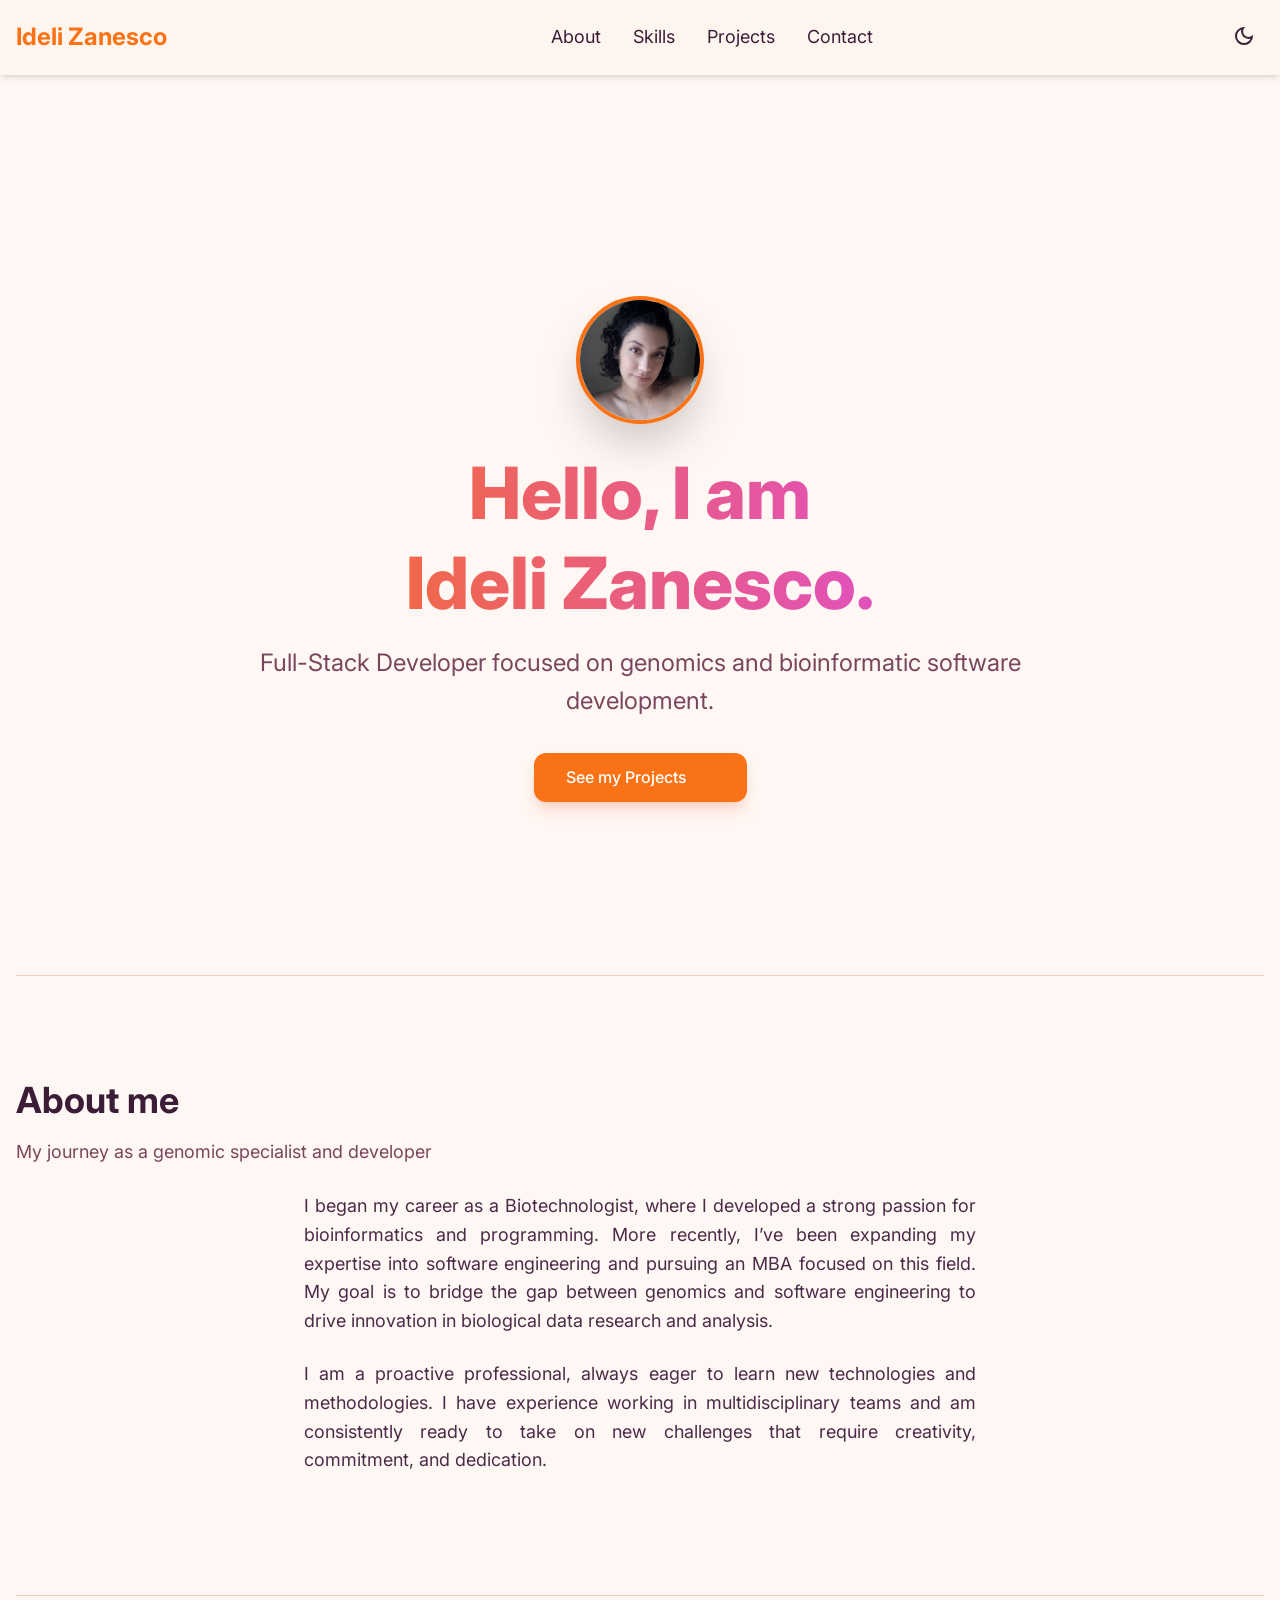
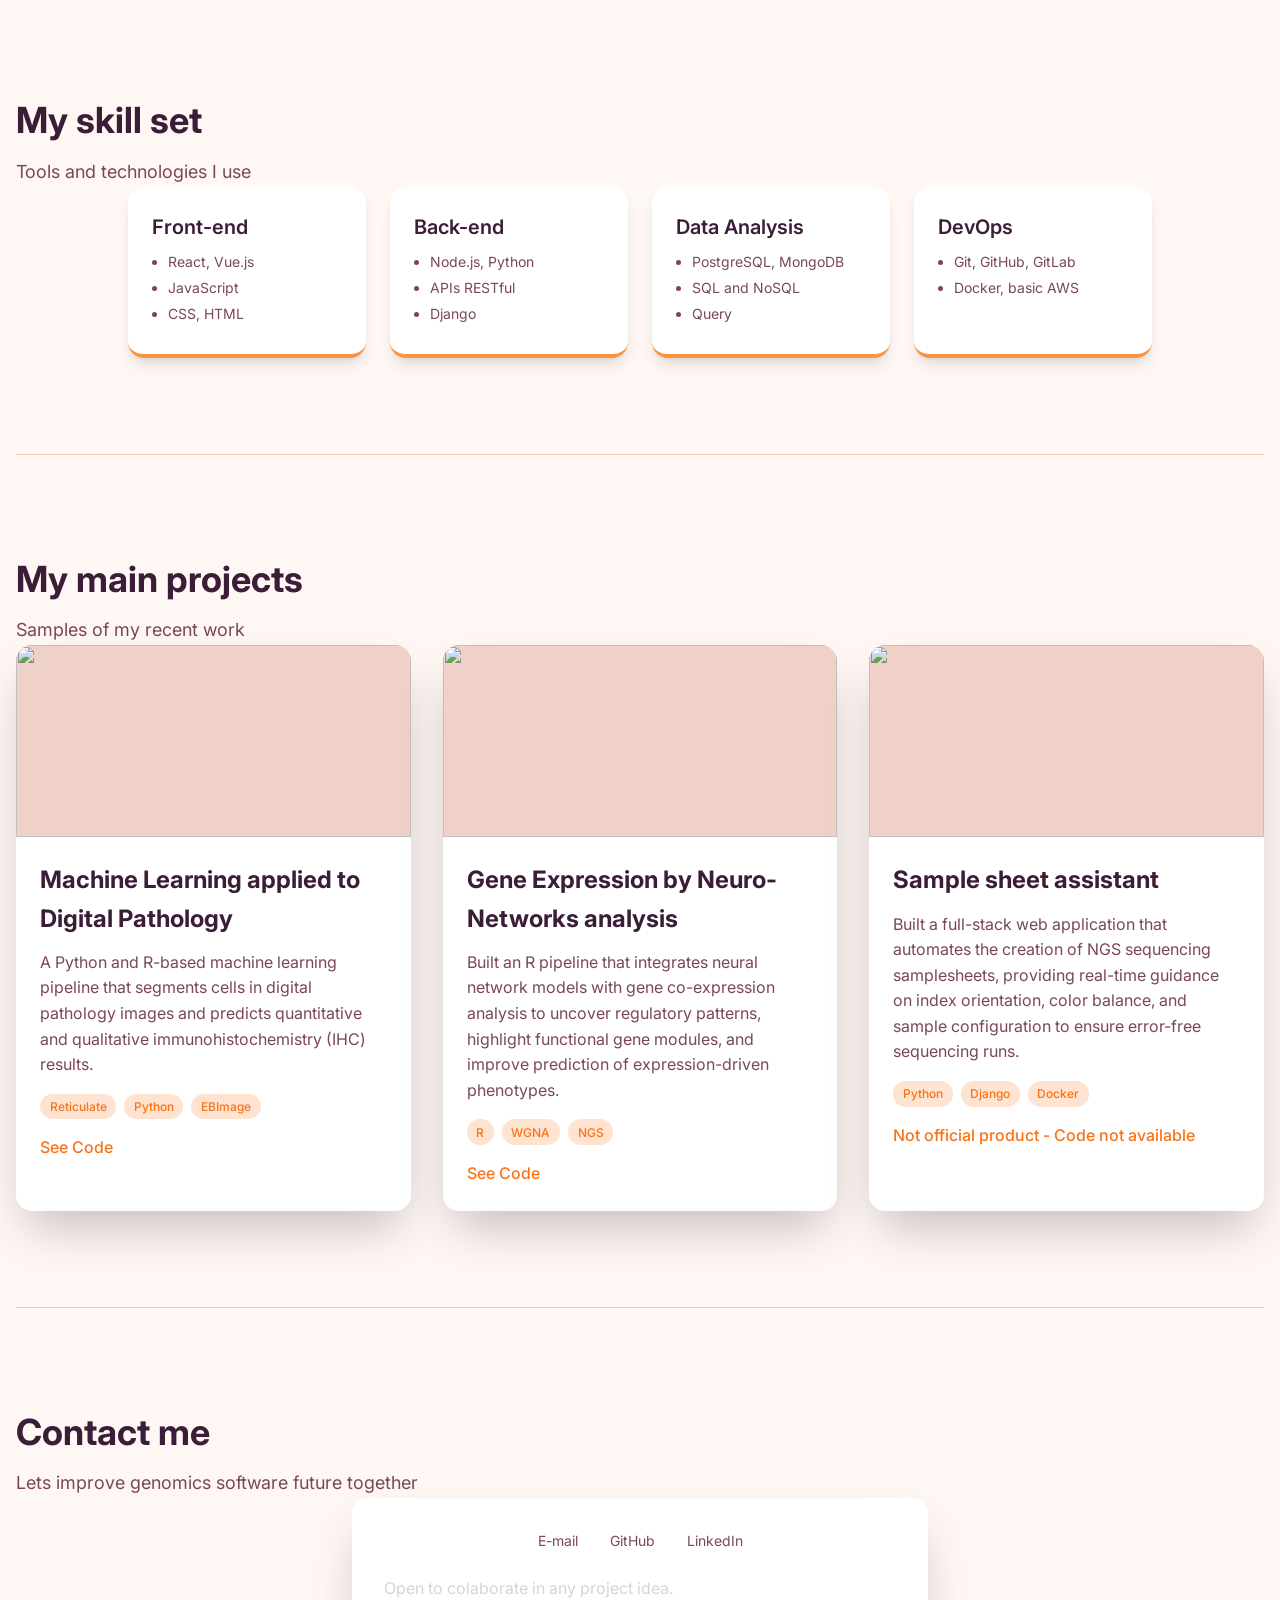
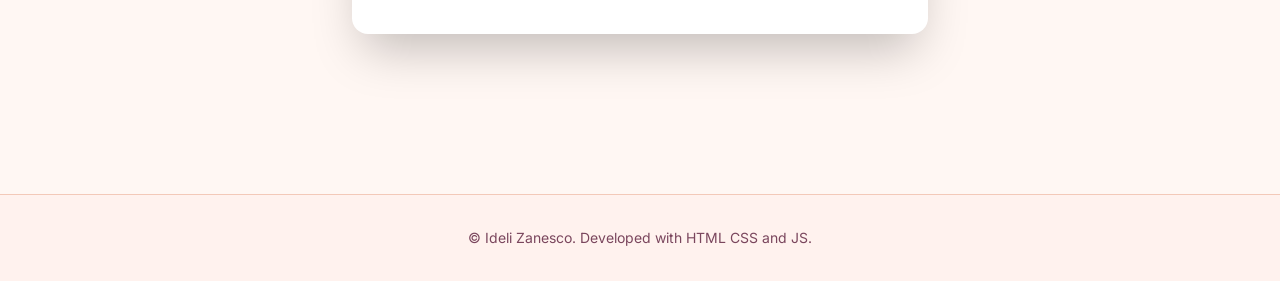
==== index.html @ b99bba47 "projects" ====
<!DOCTYPE html>
<html lang="pt-BR">
<head>
    <meta charset="UTF-8">
    <meta name="viewport" content="width=device-width, initial-scale=1.0">
    <link rel="stylesheet" href="style.css">
    <title>Ideli's Portifolio</title>
    
    <!-- Fonte Inter (mantendo a estética anterior) -->
    <link href="https://fonts.googleapis.com/css2?family=Inter:wght@100..900&display=swap" rel="stylesheet">
    
    <!-- Ícones Lucide para um design limpo -->
    <script type="module">
        import { createIcons, Menu, X, Code, Globe, Mail, ArrowUpRight, Github, Linkedin, MessageSquare, Sun, Moon } from 'https://cdn.skypack.dev/lucide?dts';
        createIcons({ icons: { Menu, X, Code, Globe, Mail, ArrowUpRight, Github, Linkedin, MessageSquare, Sun, Moon } });
    </script>

</head>
<body>

    <!-- 1. Cabeçalho e Navegação (Header) -->
    <header>
        <nav class="container">
            <a href="#home" class="logo">
                Ideli Zanesco
            </a>

            <!-- Menu Desktop -->
            <div class="menu-desktop hidden">
                <a href="#sobre">About</a>
                <a href="#habilidades">Skills</a>
                <a href="#projetos">Projects</a>
                <a href="#contato">Contact</a>
            </div>

            <div class="nav-buttons">
                <!-- Dark Mode Toggle -->
                <button id="theme-toggle" aria-label="Toggle Dark Mode">
                    <svg xmlns="http://www.w3.org/2000/svg" height="24px" viewBox="0 -960 960 960" width="24px" fill="#e3e3e3"><path d="M480-120q-150 0-255-105T120-480q0-150 105-255t255-105q14 0 27.5 1t26.5 3q-41 29-65.5 75.5T444-660q0 90 63 153t153 63q55 0 101-24.5t75-65.5q2 13 3 26.5t1 27.5q0 150-105 255T480-120Zm0-80q88 0 158-48.5T740-375q-20 5-40 8t-40 3q-123 0-209.5-86.5T364-660q0-20 3-40t8-40q-78 32-126.5 102T200-480q0 116 82 198t198 82Zm-10-270Z"/></svg>
                    <svg xmlns="http://www.w3.org/2000/svg" height="24px" viewBox="0 -960 960 960" width="24px" fill="#e3e3e3"><path d="M480-360q50 0 85-35t35-85q0-50-35-85t-85-35q-50 0-85 35t-35 85q0 50 35 85t85 35Zm0 80q-83 0-141.5-58.5T280-480q0-83 58.5-141.5T480-680q83 0 141.5 58.5T680-480q0 83-58.5 141.5T480-280ZM200-440H40v-80h160v80Zm720 0H760v-80h160v80ZM440-760v-160h80v160h-80Zm0 720v-160h80v160h-80ZM256-650l-101-97 57-59 96 100-52 56Zm492 496-97-101 53-55 101 97-57 59Zm-98-550 97-101 59 57-100 96-56-52ZM154-212l101-97 55 53-97 101-59-57Zm326-268Z"/></svg>
                </button>
            </div>
        </nav>

        <!-- Menu Mobile (oculto por padrão) -->
        <div id="mobile-menu" class="menu-mobile hidden">
            <a href="#sobre" onclick="toggleMenu()">About</a>
            <a href="#habilidades" onclick="toggleMenu()">Skills</a>
            <a href="#projetos" onclick="toggleMenu()">Project</a>
            <a href="#contato" onclick="toggleMenu()">Contacts</a>
        </div>
    </header>

    <main class="container">

        <!-- 2. Seção Hero (Apresentação) -->
        <section id="home">
            <div class="hero-content">
                <div class="avatar-container">
                    <img src="foto1.jpeg" alt="">
                </div>
                <h1 class="hero-title">
                    Hello, I am <span class="block">Ideli Zanesco.</span>
                </h1>
                <p class="hero-subtitle">
                    Full-Stack Developer focused on genomics and bioinformatic software development.
                </p>
                <a href="#projetos" class="btn-primary">
                    See my Projects
                    <i data-lucide="arrow-up-right" style="width:20px; height:20px; margin-left:0.5rem;"></i>
                </a>
            </div>
        </section>

        <!-- 3. Seção Sobre (About Me) -->
        <section id="sobre">
            <div class="text-center mb-12">
                <h2>About me</h2>
                <p class="subtitle">My journey as a genomic specialist and developer</p><br>
            </div>
            <div class="about-content">
                <p>
                    I began my career as a Biotechnologist, where I developed a strong passion for bioinformatics and programming. More recently, I’ve been expanding my expertise into software engineering and pursuing an MBA focused on this field. My goal is to bridge the gap between genomics and software engineering to drive innovation in biological data research and analysis.
                </p>
                <p>
                    I am a proactive professional, always eager to learn new technologies and methodologies. I have experience working in multidisciplinary teams and am consistently ready to take on new challenges that require creativity, commitment, and dedication.
                </p>
            </div>
        </section>
        
        <!-- 4. Seção Habilidades (Skills) -->
        <section id="habilidades">
            <div class="text-center mb-12">
                <h2>My skill set</h2>
                <p class="subtitle">Tools and technologies I use</p>
            </div>

            <div class="skills-grid">
                <!-- Card de Habilidade Exemplo 1 -->
                <div class="skill-card">
                    <i data-lucide="code" class="icon"></i>
                    <h3>Front-end</h3>
                    <ul>
                        <li>React, Vue.js</li>
                        <li>JavaScript</li>
                        <li>CSS, HTML</li>
                    </ul>
                </div>
                <!-- Card 2 -->
                <div class="skill-card">
                    <i data-lucide="globe" class="icon"></i>
                    <h3>Back-end</h3>
                    <ul>
                        <li>Node.js, Python</li>
                        <li>APIs RESTful</li>
                        <li>Django</li>
                    </ul>
                </div>
                <!-- Card 3 -->
                <div class="skill-card">
                    <i data-lucide="message-square" class="icon"></i>
                    <h3>Data Analysis</h3>
                    <ul>
                        <li>PostgreSQL, MongoDB</li>
                        <li>SQL and NoSQL</li>
                        <li>Query</li>
                    </ul>
                </div>
                <!-- Card 4 -->
                <div class="skill-card">
                    <i data-lucide="github" class="icon"></i>
                    <h3>DevOps</h3>
                    <ul>
                        <li>Git, GitHub, GitLab</li>
                        <li>Docker, basic AWS</li>
                    </ul>
                </div>
            </div>
        </section>

        <!-- 5. Seção Projetos (Projects) -->
        <section id="projetos">
            <div class="text-center mb-12">
                <h2>My main projects</h2>
                <p class="subtitle">Samples of my recent work</p>
            </div>

            <div class="projects-grid">
                <!-- Projeto 1 -->
                <div class="project-card">
                    <div class="project-image-placeholder">
                        <img src="Project1.png" alt="">
                    </div>
                    <div class="project-card-content">
                        <h3>Machine Learning applied to Digital Pathology</h3>
                        <p>A Python and R-based machine learning pipeline that segments cells in digital pathology images and predicts quantitative and qualitative immunohistochemistry (IHC) results.</p>
                        <div class="tags-container">
                            <span class="tag">Reticulate</span>
                            <span class="tag">Python</span>
                            <span class="tag">EBImage</span>
                        </div>
                        <a href="https://github.com/idyzf/Image-Analysis-reticulate" target="_blank" class="project-link">
                            See Code
                            <i data-lucide="arrow-up-right" style="width:16px; height:16px;"></i>
                        </a>
                    </div>
                </div>

                <!-- Projeto 2 -->
                <div class="project-card">
                    <div class="project-image-placeholder" >
                        <img src="Project2.png" alt="">
                    </div>
                    <div class="project-card-content">
                        <h3>Gene Expression by Neuro-Networks analysis</h3>
                        <p>Built an R pipeline that integrates neural network models with gene co-expression analysis to uncover regulatory patterns, highlight functional gene modules, and improve prediction of expression-driven phenotypes.</p>
                        <div class="tags-container">
                            <span class="tag">R</span>
                            <span class="tag">WGNA</span>
                            <span class="tag">NGS</span>
                        </div>
                        <a href="https://github.com/idyzf/WGCNA/blob/main/WGCNA%20tentativa%202.R" target="_blank" class="project-link">
                            See Code
                            <i data-lucide="arrow-up-right" style="width:16px; height:16px;"></i>
                        </a>
                    </div>
                </div>
                
                <!-- Projeto 3 -->
                <div class="project-card">
                    <div class="project-image-placeholder">
                        <img src="Project3.png" alt="">
                    </div>
                    <div class="project-card-content">
                        <h3>Sample sheet assistant</h3>
                        <p>Built a full-stack web application that automates the creation of NGS sequencing samplesheets, providing real-time guidance on index orientation, color balance, and sample configuration to ensure error-free sequencing runs.</p>
                        <div class="tags-container">
                            <span class="tag">Python</span>
                            <span class="tag">Django</span>
                            <span class="tag">Docker</span>
                        </div>
                        <a href="#" target="_blank" class="project-link">
                            Not official product - Code not available
                            <i data-lucide="arrow-up-right" style="width:16px; height:16px;"></i>
                        </a>
                    </div>
                </div>

            </div>
        </section>

        <!-- 6. Seção Contato (Contact) -->
        <section id="contato">
            <div class="text-center mb-12">
                <h2>Contact me</h2>
                <p class="subtitle">Lets improve genomics software future together</p>
            </div>

            <div class="contact-card">
                <!-- Links de Contato -->
                <div class="contact-links">
                    <a href="mailto:zanesco.fontes@gmail.com.com" class="contact-link" target="_blank">
                        <i data-lucide="mail"></i>
                        <span>E-mail</span>
                    </a>
                    <a href="https://github.com/idyzf" class="contact-link" target="_blank">
                        <i data-lucide="github"></i>
                        <span>GitHub</span>
                    </a>
                    <a href="https://www.linkedin.com/in/ideli-zanesco-fontes-baptista-3bb949159/" class="contact-link" target="_blank">
                        <i data-lucide="linkedin"></i>
                        <span>LinkedIn</span>
                    </a>
                </div>

                <p class="text-center" style="color: #D1D5DB; margin-top: 1rem;">
                    Open to colaborate in any project idea.
                </p>
            </div>
        </section>

    </main>

    <!-- 7. Rodapé (Footer) -->
    <footer>
        <p>
            &copy; <span id="current-year"></span> Ideli Zanesco. Developed with HTML CSS and JS.
        </p>
    </footer>

    <!-- JavaScript para interatividade -->

    <script src="app.js"> </script>
</body>
</html>
---- style.css ----
:root {

    --bg-color: #fff7f3;               /* Soft peach sky */
    --card-bg: #ffffff;                /* Clean contrast for cards */

    --text-primary: #3b1d38;           /* Deep plum (sunset shadows) */
    --text-secondary: #7a465d;         /* Mauve / rosy secondary */

    --primary: #f97316;                /* Sunset orange (vivid) */
    --primary-hover: #ea580c;          /* Deeper warm orange */

    --border-color: #f3c9b8;           /* Peachy border tone */

    --header-bg: rgba(255, 245, 238, 0.85); /* Warm translucent header */

    --skill-card-accent: #fb923c;      /* Lighter warm orange */

    /* Hero gradient from peach to warm violet */
    --hero-gradient-to: #d946ef;       /* Brilliant magenta-violet */

    /* Shadows in warm tones */
    --btn-shadow: 
        0 10px 15px -3px rgba(240, 113, 63, 0.25),
        0 4px 6px -2px rgba(240, 113, 63, 0.08);

    --project-card-hover-shadow:
        0 10px 15px -3px rgba(249, 115, 22, 0.40);

    --skill-card-hover-shadow:
        0 10px 15px -3px rgba(249, 115, 22, 0.32);

    /* Mobile menu */
    --menu-mobile-bg: rgba(255, 247, 242, 0.96);
    --menu-mobile-text: #4a2542;
    --menu-mobile-hover-bg: rgba(250, 119, 69, 0.15);

    /* Tags */
    --tag-bg: rgba(249, 115, 22, 0.20);
    --tag-color: var(--primary);

    /* Placeholder tones */
    --placeholder-bg: #f0d1c7;
    --placeholder-text: #7a465d;

    /* About section text */
    --about-text-color: #4b2b47;

    /* Footer */
    --footer-bg: rgba(255, 241, 236, 0.75);
}



.dark-mode {
    --bg-color: #1a0f24;                    /* Deep violet night sky */
    --card-bg: #2a1633;                     /* Subtle plum for cards */

    --text-primary: #f7e7ff;                /* Soft lavender-white */
    --text-secondary: #c9a9d1;              /* Muted rosy-lavender */

    --primary: #fb7a24;                     /* Sunset orange glow */
    --primary-hover: #ff5a1f;               /* Deeper ember orange */

    --border-color: #42264d;                /* Dark plum borders */

    --header-bg: rgba(26, 15, 36, 0.85);    /* Transparent twilight header */

    --skill-card-accent: #fca56a;           /* Warm peach highlight */

    /* Warm sunset ➜ magenta night gradient */
    --hero-gradient-to: #c93df2;            

    /* Shadows glow in warm orange/pink tones */
    --btn-shadow:
        0 10px 15px -3px rgba(251, 122, 36, 0.35),
        0 4px 6px -2px rgba(251, 122, 36, 0.10);

    --project-card-hover-shadow:
        0 10px 15px -3px rgba(251, 122, 36, 0.45);

    --skill-card-hover-shadow:
        0 10px 15px -3px rgba(251, 122, 36, 0.32);

    /* Mobile menu */
    --menu-mobile-bg: rgba(35, 23, 48, 0.95); /* Deep violet menu */
    --menu-mobile-text: #fdf6ff;             /* Soft sunset-tinted white */
    --menu-mobile-hover-bg: rgba(251, 122, 36, 0.25);

    /* Tags */
    --tag-bg: rgba(251, 122, 36, 0.20);
    --tag-color: var(--primary);

    /* Inputs */
    --placeholder-bg: #2d2036;
    --placeholder-text: #e9d2ef;

    /* About / text blocks */
    --about-text-color: #e9d6f2;

    /* Footer */
    --footer-bg: rgba(35, 23, 48, 0.55);
}


/* Estilos Globais e Reset Básico */
* {
    box-sizing: border-box;
    margin: 0;
    padding: 0;
}

html {
    scroll-behavior: smooth;
}

body {
    font-family: 'Inter', sans-serif;
    background-color: var(--bg-color);
    color: var(--text-primary);
    line-height: 1.6;
}

/* Dark Mode Toggle Button */
#theme-toggle {
    background: none;
    border: none;
    cursor: pointer;
    padding: 0.5rem;
    border-radius: 9999px;
    color: var(--text-primary);
    transition: background-color 0.3s, color 0.3s;
}
#theme-toggle:hover {
    background-color: rgba(0, 0, 0, 0.05);
}
.dark-mode #theme-toggle:hover {
    background-color: rgba(255, 255, 255, 0.1);
}

#theme-toggle svg {
    fill: var(--text-primary);
}

#theme-toggle svg:last-child {
    display: none;
}

.dark-mode #theme-toggle svg:first-child {
    display: none;
}

.dark-mode #theme-toggle svg:last-child {
    display: block;
}


/*

/* Container (max-width e centralização) */
.container {
    max-width: 1280px;
    margin-left: auto;
    margin-right: auto;
    padding-left: 1rem;
    padding-right: 1rem;
}

/* Títulos */
section h2 {
    font-size: 2.25rem; /* text-4xl */
    font-weight: 700; /* font-bold */
    color: var(--text-primary);
    margin-bottom: 0.5rem;
}
section p.subtitle {
    font-size: 1.125rem; /* text-lg */
    color: var(--text-secondary);
}

/* Links e Botões */
a {
    text-decoration: none;
    transition: color 0.3s, transform 0.3s, background-color 0.3s;
}

.btn-primary {
    display: inline-flex;
    align-items: center;
    justify-content: center;
    padding: 0.75rem 2rem;
    border-radius: 0.75rem; /* rounded-xl */
    background-color: var(--primary);
    color: #fff;
    font-weight: 500;
    box-shadow: var(--btn-shadow);
}
.btn-primary:hover {
    background-color: var(--primary-hover);
    transform: scale(1.05);
}

/* 1. Cabeçalho e Navegação */
header {
    position: sticky;
    top: 0;
    z-index: 50;
    background-color: var(--header-bg);
    backdrop-filter: blur(10px);
    box-shadow: 0 4px 6px -1px rgba(0, 0, 0, 0.1), 0 2px 4px -2px rgba(0, 0, 0, 0.1);
}

nav {
    display: flex;
    justify-content: space-between;
    align-items: center;
    padding-top: 1rem;
    padding-bottom: 1rem;
}

.nav-buttons {
    display: flex;
    align-items: center;
    gap: 0.5rem;
}

.logo {
    font-size: 1.5rem; /* text-2xl */
    font-weight: 700;
    color: var(--primary);
}
.logo:hover {
    color: var(--text-primary);
}

/* Menu Desktop */
.menu-desktop a {
    font-size: 1.125rem; /* text-lg */
    color: var(--text-primary);
    margin-left: 2rem;
}
.menu-desktop a:hover {
    color: var(--primary);
}

/* Menu Mobile */
.menu-toggle {
    color: var(--text-primary);
    border: none;
    background: none;
    cursor: pointer;
}
.menu-mobile {
    background-color: var(--menu-mobile-bg);
    padding-top: 0.5rem;
    padding-bottom: 0.5rem;
}
.menu-mobile a {
    display: block;
    padding: 0.5rem 1rem;
    color: var(--menu-mobile-text);
}
.menu-mobile a:hover {
    background-color: var(--menu-mobile-hover-bg);
}

/* 2. Seção Hero */
#home {
    min-height: 100vh;
    display: flex;
    align-items: center;
    justify-content: center;
    padding-top: 6rem;
    padding-bottom: 3rem;
}
.hero-content {
    text-align: center;
    max-width: 56rem; /* max-w-4xl */
}
.avatar-container {
    margin: 0 auto 1.5rem;
    width: 8rem; /* w-32 */
    height: 8rem; /* h-32 */
    border-radius: 50%;
    overflow: hidden;
    border: 4px solid var(--primary);
    box-shadow: 0 25px 50px -12px rgba(0, 0, 0, 0.25); /* shadow-2xl */
}
.avatar-container img {
    width: 100%;
    height: 100%;
    object-fit: cover;
}
.hero-title {
    font-size: 3rem; /* text-5xl */
    font-weight: 800; /* font-extrabold */
    line-height: 1.25;
    margin-bottom: 1rem;
    
    /* Efeito Gradiente para Título (CSS Puro) */
    background-image: linear-gradient(to right, var(--primary), var(--hero-gradient-to));
    -webkit-background-clip: text;
    background-clip: text;
    color: transparent;
}
.hero-title span {
    display: block;
}
.hero-subtitle {
    font-size: 1.25rem; /* text-xl */
    color: var(--text-secondary);
    margin-bottom: 2rem;
}

/* Media Queries para Hero (Responsividade) */
@media (min-width: 640px) { /* sm: */
    .hero-title {
        font-size: 4.5rem; /* sm:text-7xl */
    }
    .hero-subtitle {
        font-size: 1.5rem; /* sm:text-2xl */
    }
}

/* 3. Seção Sobre e 4. Habilidades */
#sobre, #habilidades, #projetos, #contato {
    padding-top: 4rem;
    padding-bottom: 4rem;
    border-top: 1px solid var(--border-color);
}
@media (min-width: 768px) { /* md: */
    #sobre, #habilidades, #projetos, #contato {
        padding-top: 6rem;
        padding-bottom: 6rem;
    }
}

.about-content {
    max-width: 42rem; /* max-w-3xl */
    margin-left: auto;
    margin-right: auto;
    font-size: 1.125rem; /* text-lg */
    color: var(--about-text-color);
    text-align: justify;
}
.about-content p {
    margin-bottom: 1.5rem;
}

/* 4. Habilidades Grid */
.skills-grid {
    display: grid;
    grid-template-columns: repeat(2, 1fr);
    gap: 1.5rem;
    max-width: 64rem; /* max-w-5xl */
    margin-left: auto;
    margin-right: auto;
}

/* Card de Habilidade */
.skill-card {
    background-color: var(--card-bg);
    padding: 1.5rem;
    border-radius: 1rem; /* rounded-2xl */
    box-shadow: 0 10px 15px -3px rgba(0, 0, 0, 0.1), 0 4px 6px -4px rgba(0, 0, 0, 0.1); /* shadow-xl */
    transform: scale(1);
    transition: transform 0.3s, box-shadow 0.3s, border-color 0.3s;
    border-bottom: 4px solid transparent;
}

.skill-card:hover {
    transform: scale(1.02);
    box-shadow: var(--skill-card-hover-shadow);
}

.skill-card .icon {
    width: 2rem;
    height: 2rem;
    margin-bottom: 0.75rem;
}
.skill-card h3 {
    font-size: 1.25rem; /* text-xl */
    font-weight: 600; /* font-semibold */
    color: var(--text-primary);
    margin-bottom: 0.5rem;
}
.skill-card ul {
    font-size: 0.875rem; /* text-sm */
    color: var(--text-secondary);
    list-style: disc;
    margin-left: 1rem;
}
.skill-card ul li {
    margin-bottom: 0.25rem;
}

/* Cores de Borda e Ícones específicas */
.skill-card:nth-child(1) { border-bottom-color: var(--skill-card-accent); }
.skill-card:nth-child(1) .icon { color: var(--skill-card-accent); }
.skill-card:nth-child(2) { border-bottom-color: var(--skill-card-accent); }
.skill-card:nth-child(2) .icon { color: var(--skill-card-accent); }
.skill-card:nth-child(3) { border-bottom-color: var(--skill-card-accent); } 
.skill-card:nth-child(3) .icon { color: var(--skill-card-accent); }
.skill-card:nth-child(4) { border-bottom-color: var(--skill-card-accent); } 
.skill-card:nth-child(4) .icon { color: var(--skill-card-accent); }

/* Media Query para Habilidades Grid (Desktop) */
@media (min-width: 768px) { /* md: */
    .skills-grid {
        grid-template-columns: repeat(4, 1fr);
    }
}

/* 5. Projetos Grid */
.projects-grid {
    display: grid;
    grid-template-columns: 1fr;
    gap: 2rem;
}

/* Card de Projeto */
.project-card {
    background-color: var(--card-bg);
    border-radius: 1rem; /* rounded-2xl */
    overflow: hidden;
    box-shadow: 0 25px 50px -12px rgba(0, 0, 0, 0.25); /* shadow-2xl */
    transition: transform 0.3s, ring 0.3s;
}

.project-card:hover {
    transform: translateY(-4px);
    box-shadow: var(--project-card-hover-shadow);
}

.project-image-placeholder {
    height: 12rem; /* h-48 */
    background-color: var(--placeholder-bg);
    display: flex;
    align-items: center;
    justify-content: center;
    font-size: 1.25rem;
    color: var(--placeholder-text);
    object-fit: cover;
}

.project-image-placeholder img{
        width: 100%;
        height: 100%;
        object-fit: cover;
    }


.project-card-content {
    padding: 1.5rem;
}

.project-card-content h3 {
    font-size: 1.5rem; /* text-2xl */
    font-weight: 700;
    color: var(--text-primary);
    margin-bottom: 0.75rem;
}

.project-card-content p {
    color: var(--text-secondary);
    margin-bottom: 1rem;
    font-size: 1rem;
}

.tags-container {
    display: flex;
    flex-wrap: wrap;
    gap: 0.5rem;
    margin-bottom: 1rem;
}

.tag {
    background-color: var(--tag-bg);
    color: var(--tag-color);
    font-size: 0.75rem; /* text-xs */
    font-weight: 500;
    padding: 0.2rem 0.6rem;
    border-radius: 9999px; /* rounded-full */
}

.project-link {
    color: var(--primary);
    font-weight: 500;
    display: inline-flex;
    align-items: center;
}
.project-link:hover {
    color: var(--text-primary);
}
.project-link svg {
    margin-left: 0.25rem;
}

/* Media Query para Projetos Grid (Desktop) */
@media (min-width: 768px) { /* md: */
    .projects-grid {
        grid-template-columns: repeat(2, 1fr);
    }
}
@media (min-width: 1024px) { /* lg: */
    .projects-grid {
        grid-template-columns: repeat(3, 1fr);
    }
}

/* 6. Seção Contato */
.contact-card {
    max-width: 36rem; /* max-w-xl */
    margin-left: auto;
    margin-right: auto;
    background-color: var(--card-bg);
    padding: 2rem;
    border-radius: 1rem;
    box-shadow: 0 25px 50px -12px rgba(0, 0, 0, 0.25);
}

.contact-links {
    display: flex;
    justify-content: center;
    gap: 2rem;
    margin-bottom: 1.5rem;
}

.contact-link {
    color: var(--text-secondary);
    display: flex;
    flex-direction: column;
    align-items: center;
    font-size: 0.875rem; /* text-sm */
}
.contact-link:hover {
    color: var(--primary);
}
.contact-link svg {
    width: 2rem;
    height: 2rem;
    margin-bottom: 0.25rem;
}

/* 7. Rodapé */
footer {
    margin-top: 4rem;
    border-top: 1px solid var(--border-color);
    padding-top: 2rem;
    padding-bottom: 2rem;
    text-align: center;
    background-color: var(--footer-bg);
}
footer p {
    color: var(--text-secondary);
    font-size: 0.875rem; /* text-sm */
}

/* Ocultar elementos em mobile por padrão */
.hidden {
    display: none;
}

/* Media Query para ocultar menu mobile em desktop */
@media (min-width: 768px) {
    .menu-desktop {
        display: flex !important;
    }
    .menu-toggle {
        display: none !important;
    }
    .menu-mobile {
        display: none !important;
    }
}
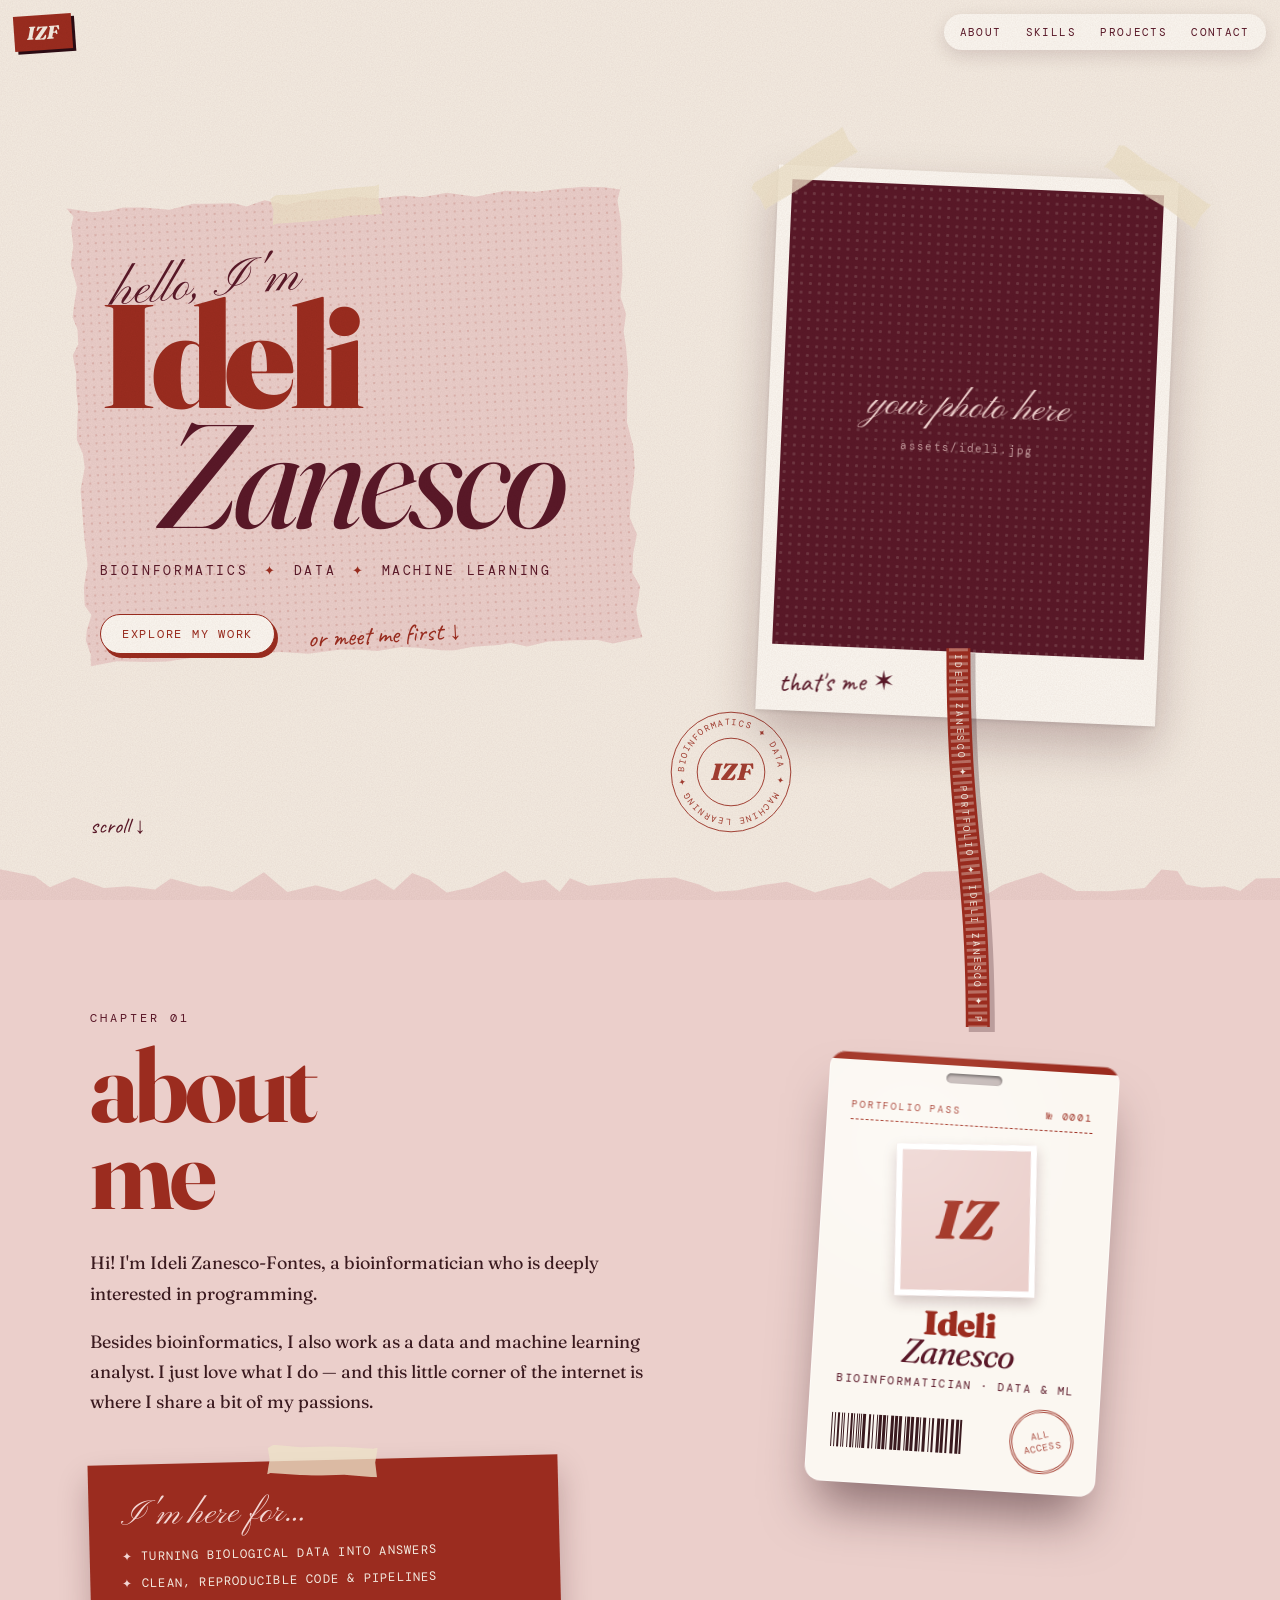
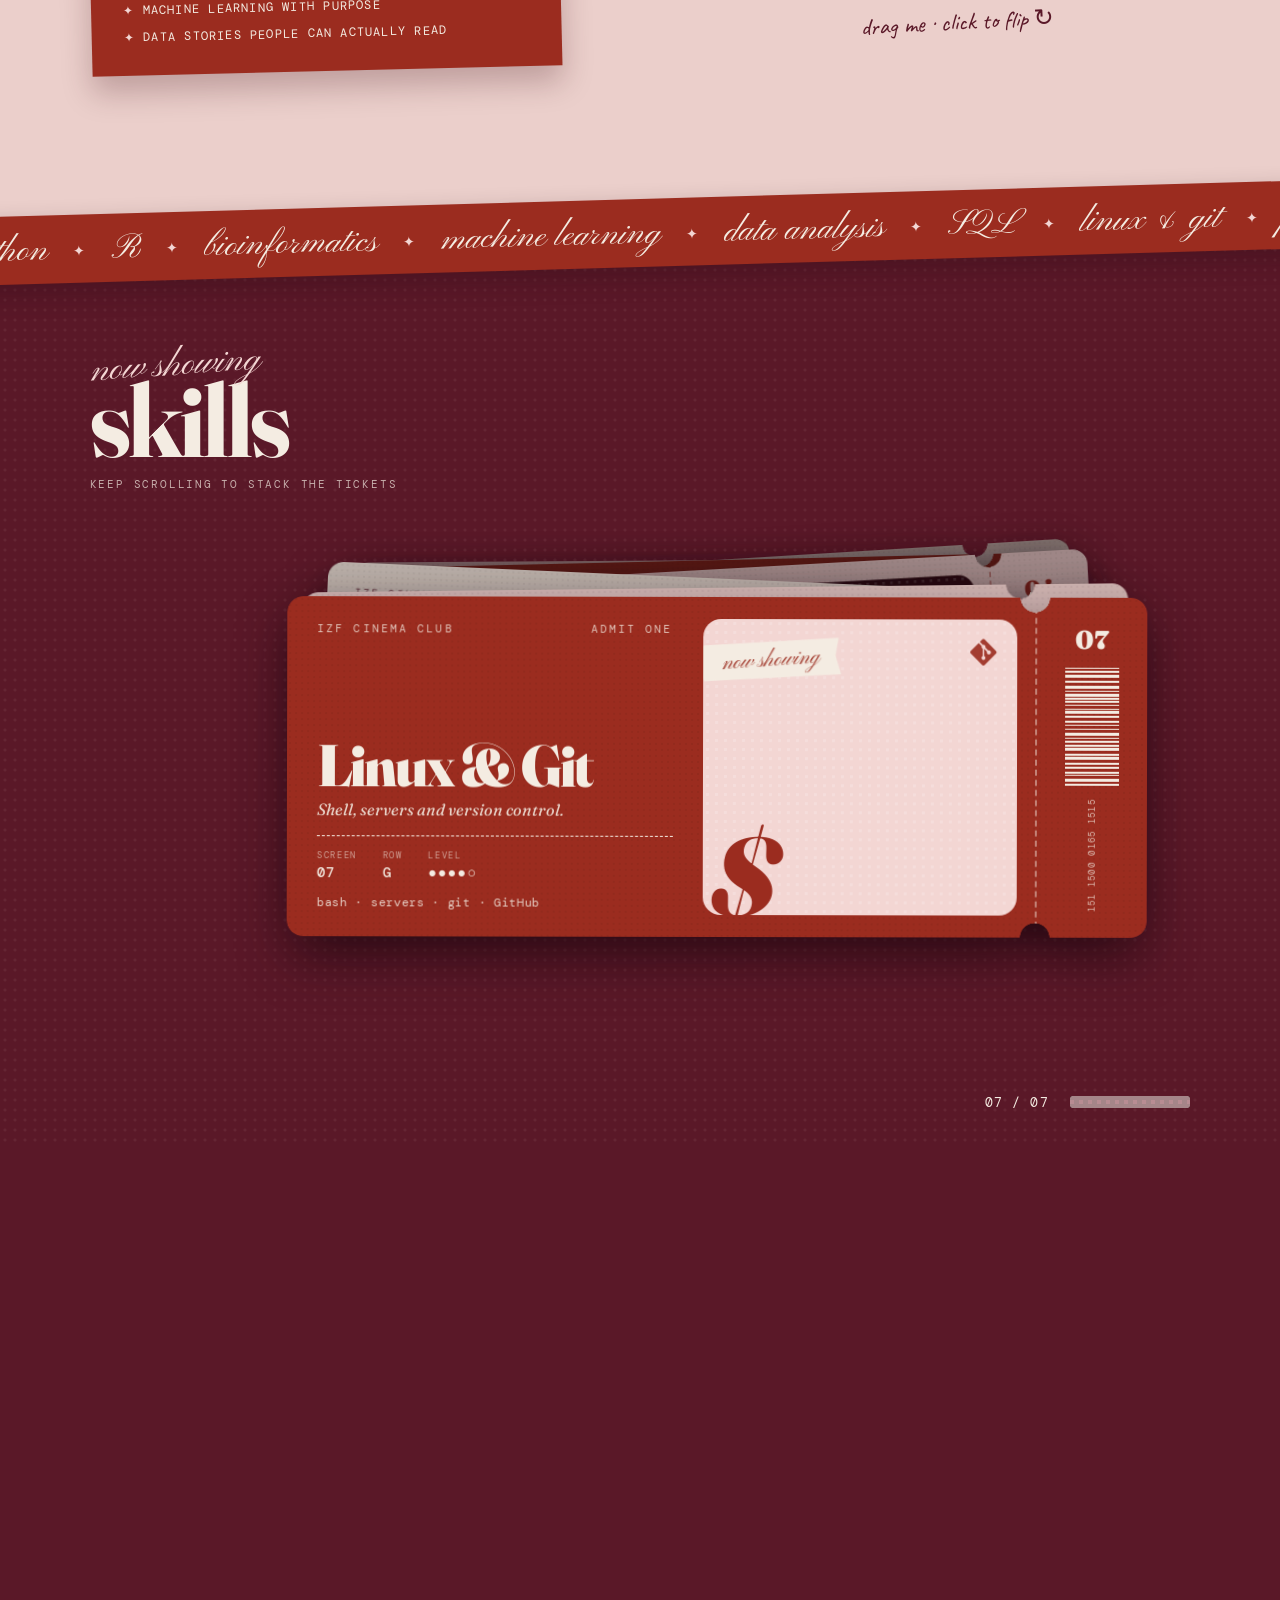
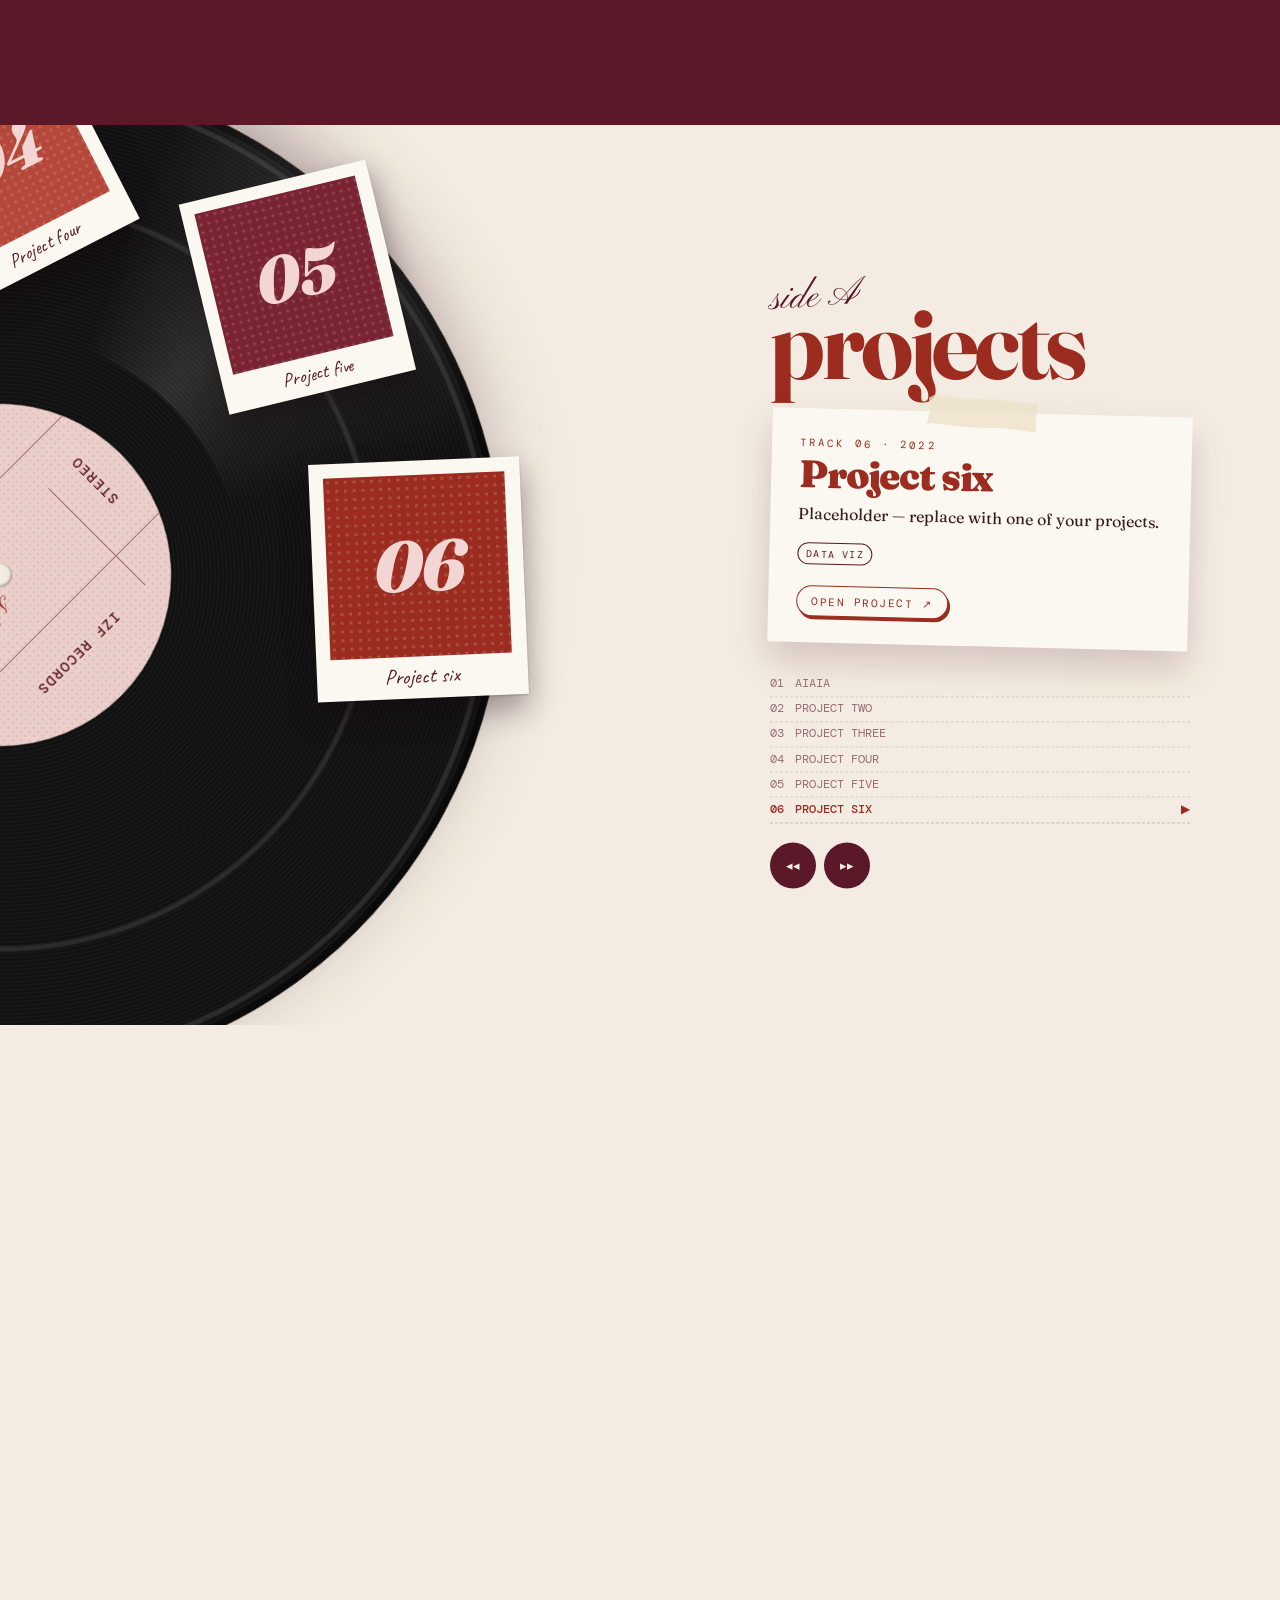
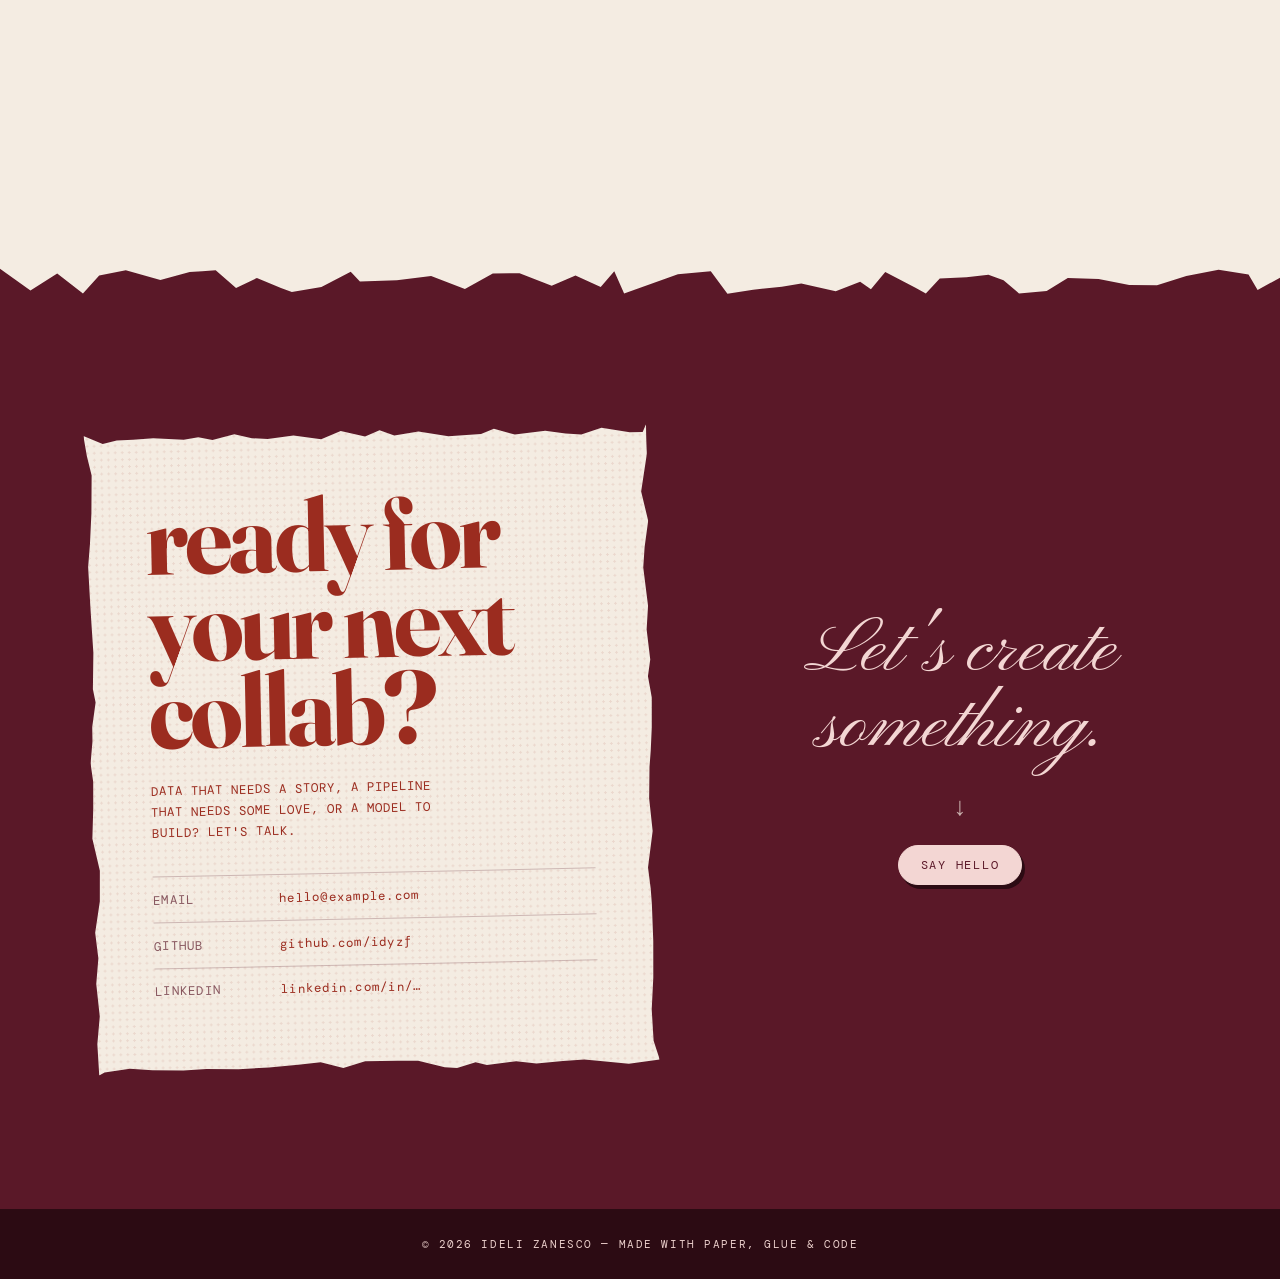
==== commit 60c254a1: "Redesign portfolio with collage / mixed-media aesthetic - Burgundy, cream and blush palette with pap" ====
--- a/index.html
+++ b/index.html
@@ -1,255 +1,222 @@
 <!DOCTYPE html>
-<html lang="pt-BR">
+<html lang="en">
 <head>
     <meta charset="UTF-8">
     <meta name="viewport" content="width=device-width, initial-scale=1.0">
-    <link rel="stylesheet" href="style.css">
-    <title>Ideli's Portifolio</title>
-    
-    <!-- Fonte Inter (mantendo a estética anterior) -->
-    <link href="https://fonts.googleapis.com/css2?family=Inter:wght@100..900&display=swap" rel="stylesheet">
-    
-    <!-- Ícones Lucide para um design limpo -->
-    <script type="module">
-        import { createIcons, Menu, X, Code, Globe, Mail, ArrowUpRight, Github, Linkedin, MessageSquare, Sun, Moon } from 'https://cdn.skypack.dev/lucide?dts';
-        createIcons({ icons: { Menu, X, Code, Globe, Mail, ArrowUpRight, Github, Linkedin, MessageSquare, Sun, Moon } });
-    </script>
-
+    <title>Ideli Zanesco — Portfolio</title>
+    <meta name="description" content="Ideli Zanesco — bioinformatics, data and machine learning.">
+    <link rel="preconnect" href="https://fonts.googleapis.com">
+    <link rel="preconnect" href="https://fonts.gstatic.com" crossorigin>
+    <link href="https://fonts.googleapis.com/css2?family=Caveat:wght@500;700&family=DM+Mono:wght@400;500&family=Fraunces:ital,opsz,wght@0,9..144,400;0,9..144,700;0,9..144,900;1,9..144,400;1,9..144,700;1,9..144,900&family=Pinyon+Script&display=swap" rel="stylesheet">
+    <link rel="stylesheet" href="https://cdnjs.cloudflare.com/ajax/libs/font-awesome/6.5.1/css/all.min.css" integrity="sha512-DTOQO9RWCH3ppGqcWaEA1BIZOC6xxalwEsw9c2QQeAIftl+Vegovlnee1c9QX4TctnWMn13TZye+giMm8e2LwA==" crossorigin="anonymous" referrerpolicy="no-referrer" />
+    <link rel="stylesheet" href="./styles.css">
 </head>
 <body>
 
-    <!-- 1. Cabeçalho e Navegação (Header) -->
-    <header>
-        <nav class="container">
-            <a href="#home" class="logo">
-                Ideli Zanesco
-            </a>
-
-            <!-- Menu Desktop -->
-            <div class="menu-desktop hidden">
-                <a href="#sobre">About</a>
-                <a href="#habilidades">Skills</a>
-                <a href="#projetos">Projects</a>
-                <a href="#contato">Contact</a>
-            </div>
-
-            <div class="nav-buttons">
-                <!-- Dark Mode Toggle -->
-                <button id="theme-toggle" aria-label="Toggle Dark Mode">
-                    <svg xmlns="http://www.w3.org/2000/svg" height="24px" viewBox="0 -960 960 960" width="24px" fill="#e3e3e3"><path d="M480-120q-150 0-255-105T120-480q0-150 105-255t255-105q14 0 27.5 1t26.5 3q-41 29-65.5 75.5T444-660q0 90 63 153t153 63q55 0 101-24.5t75-65.5q2 13 3 26.5t1 27.5q0 150-105 255T480-120Zm0-80q88 0 158-48.5T740-375q-20 5-40 8t-40 3q-123 0-209.5-86.5T364-660q0-20 3-40t8-40q-78 32-126.5 102T200-480q0 116 82 198t198 82Zm-10-270Z"/></svg>
-                    <svg xmlns="http://www.w3.org/2000/svg" height="24px" viewBox="0 -960 960 960" width="24px" fill="#e3e3e3"><path d="M480-360q50 0 85-35t35-85q0-50-35-85t-85-35q-50 0-85 35t-35 85q0 50 35 85t85 35Zm0 80q-83 0-141.5-58.5T280-480q0-83 58.5-141.5T480-680q83 0 141.5 58.5T680-480q0 83-58.5 141.5T480-280ZM200-440H40v-80h160v80Zm720 0H760v-80h160v80ZM440-760v-160h80v160h-80Zm0 720v-160h80v160h-80ZM256-650l-101-97 57-59 96 100-52 56Zm492 496-97-101 53-55 101 97-57 59Zm-98-550 97-101 59 57-100 96-56-52ZM154-212l101-97 55 53-97 101-59-57Zm326-268Z"/></svg>
-                </button>
-            </div>
+    <header class="topbar">
+        <a href="#home" class="logo">IZF</a>
+        <nav>
+            <a href="#about">about</a>
+            <a href="#skills">skills</a>
+            <a href="#projects">projects</a>
+            <a href="#contact">contact</a>
         </nav>
-
-        <!-- Menu Mobile (oculto por padrão) -->
-        <div id="mobile-menu" class="menu-mobile hidden">
-            <a href="#sobre" onclick="toggleMenu()">About</a>
-            <a href="#habilidades" onclick="toggleMenu()">Skills</a>
-            <a href="#projetos" onclick="toggleMenu()">Project</a>
-            <a href="#contato" onclick="toggleMenu()">Contacts</a>
+    </header>
+
+    <main>
+        <!-- Hero + About share this zone so the lanyard can run from the photo to the 3D badge -->
+        <div class="lanyard-zone">
+            <svg id="lanyard" aria-hidden="true">
+                <defs><path id="strapPath" d="M0,0"></path></defs>
+                <use href="#strapPath" class="strap-shadow"></use>
+                <use href="#strapPath" class="strap"></use>
+                <use href="#strapPath" class="strap-stitch"></use>
+                <text class="strap-text" dominant-baseline="central"><textPath href="#strapPath" startOffset="6">IDELI ZANESCO ✦ PORTFOLIO ✦ IDELI ZANESCO ✦ PORTFOLIO ✦ IDELI ZANESCO ✦ PORTFOLIO ✦ IDELI ZANESCO ✦ PORTFOLIO ✦ IDELI ZANESCO ✦ PORTFOLIO ✦</textPath></text>
+            </svg>
+
+            <!-- 01 · HERO -->
+            <section id="home" class="hero">
+                <div class="hero-copy">
+                    <span class="scrap scrap-pink" data-torn="all" data-seed="5"></span>
+                    <span class="tape tape-hero"></span>
+                    <p class="hello">hello, I'm</p>
+                    <h1 class="name" aria-label="Ideli Zanesco">
+                        <span class="name-line" data-split>Ideli</span>
+                        <span class="name-line" data-split>Zanesco</span>
+                    </h1>
+                    <p class="tagline">bioinformatics <i>✦</i> data <i>✦</i> machine learning</p>
+                    <div class="hero-actions">
+                        <a class="btn" href="#projects">explore my work</a>
+                        <a class="hand-link" href="#about">or meet me first ↓</a>
+                    </div>
+                </div>
+
+                <figure class="hero-photo">
+                    <span class="tape tape-tl"></span>
+                    <span class="tape tape-tr"></span>
+                    <div class="photo-frame">
+                        <!-- Put your photo at assets/ideli.jpg. Adjust --lanyard-x in styles.css so the strap lines up with the lanyard in the photo. -->
+                        <img src="assets/ideli.jpg" alt="Portrait of Ideli Zanesco" onerror="this.closest('.photo-frame').classList.add('no-photo')">
+                        <span class="photo-fallback">your photo here<small>assets/ideli.jpg</small></span>
+                        <span class="photo-anchor"></span>
+                    </div>
+                    <figcaption>that's me ✶</figcaption>
+                </figure>
+
+                <svg class="stamp" viewBox="0 0 200 200" aria-hidden="true">
+                    <defs><path id="stampCircle" d="M100,100 m-72,0 a72,72 0 1,1 144,0 a72,72 0 1,1 -144,0"></path></defs>
+                    <circle cx="100" cy="100" r="92" class="stamp-ring"></circle>
+                    <circle cx="100" cy="100" r="52" class="stamp-ring"></circle>
+                    <text class="stamp-text"><textPath href="#stampCircle">BIOINFORMATICS ✦ DATA ✦ MACHINE LEARNING ✦</textPath></text>
+                    <text x="100" y="112" text-anchor="middle" class="stamp-center">IZF</text>
+                </svg>
+
+                <p class="scroll-note">scroll ↓</p>
+            </section>
+
+            <!-- 02 · ABOUT -->
+            <section id="about" class="about">
+                <div class="tear" data-seed="7"></div>
+
+                <div class="about-copy">
+                    <p class="kicker reveal">chapter 01</p>
+                    <h2 class="h-section reveal">about<br>me</h2>
+                    <p class="reveal">Hi! I'm Ideli Zanesco-Fontes, a bioinformatician who is deeply interested in programming.</p>
+                    <p class="reveal">Besides bioinformatics, I also work as a data and machine learning analyst. I just love what I do — and this little corner of the internet is where I share a bit of my passions.</p>
+
+                    <div class="here-for reveal">
+                        <span class="tape tape-card"></span>
+                        <p class="script">I'm here for…</p>
+                        <ul>
+                            <li>turning biological data into answers</li>
+                            <li>clean, reproducible code &amp; pipelines</li>
+                            <li>machine learning with purpose</li>
+                            <li>data stories people can actually read</li>
+                        </ul>
+                    </div>
+                </div>
+
+                <div class="badge-stage">
+                    <span class="badge-anchor"></span>
+                    <div class="badge" tabindex="0" role="button" aria-label="Interactive badge. Press to flip.">
+                        <span class="badge-clip"></span>
+                        <div class="badge-face badge-front">
+                            <span class="badge-slot"></span>
+                            <div class="badge-head"><span>portfolio pass</span><span>№ 0001</span></div>
+                            <div class="badge-photo">
+                                <img src="assets/ideli.jpg" alt="" onerror="this.parentElement.classList.add('no-photo')">
+                                <span class="badge-initials">IZ</span>
+                            </div>
+                            <p class="badge-name">Ideli<br><em>Zanesco</em></p>
+                            <p class="badge-role">bioinformatician · data &amp; ML</p>
+                            <div class="badge-foot">
+                                <div class="barcode" data-seed="3"></div>
+                                <span class="badge-stamp">all<br>access</span>
+                            </div>
+                            <span class="badge-glare"></span>
+                        </div>
+                        <div class="badge-face badge-back">
+                            <span class="badge-slot"></span>
+                            <p class="script">thanks for<br>stopping by</p>
+                            <dl class="badge-facts">
+                                <div><dt>role</dt><dd>bioinformatician</dd></div>
+                                <div><dt>also</dt><dd>data &amp; ML analyst</dd></div>
+                                <div><dt>loves</dt><dd>code, data, biology</dd></div>
+                                <div><dt>status</dt><dd>open to collabs ✦</dd></div>
+                            </dl>
+                            <div class="qr" data-seed="9"></div>
+                            <span class="badge-glare"></span>
+                        </div>
+                    </div>
+                    <p class="badge-hint">drag me · click to flip ↻</p>
+                </div>
+            </section>
         </div>
-    </header>
-
-    <main class="container">
-
-        <!-- 2. Seção Hero (Apresentação) -->
-        <section id="home">
-            <div class="hero-content">
-                <div class="avatar-container">
-                    <img src="foto1.jpeg" alt="">
-                </div>
-                <h1 class="hero-title">
-                    Hello, I am <span class="block">Ideli Zanesco.</span>
-                </h1>
-                <p class="hero-subtitle">
-                    Full-Stack Developer focused on genomics and bioinformatic software development.
-                </p>
-                <a href="#projetos" class="btn-primary">
-                    See my Projects
-                    <i data-lucide="arrow-up-right" style="width:20px; height:20px; margin-left:0.5rem;"></i>
-                </a>
+
+        <div class="marquee" aria-hidden="true">
+            <div class="marquee-track">
+                <span>python</span><i>✦</i><span>R</span><i>✦</i><span>bioinformatics</span><i>✦</i><span>machine learning</span><i>✦</i><span>data analysis</span><i>✦</i><span>SQL</span><i>✦</i><span>linux &amp; git</span><i>✦</i>
+                <span>python</span><i>✦</i><span>R</span><i>✦</i><span>bioinformatics</span><i>✦</i><span>machine learning</span><i>✦</i><span>data analysis</span><i>✦</i><span>SQL</span><i>✦</i><span>linux &amp; git</span><i>✦</i>
+            </div>
+        </div>
+
+        <!-- 03 · SKILLS (tickets are built from the SKILLS list in script.js) -->
+        <section id="skills" class="skills">
+            <div class="skills-sticky">
+                <div class="skills-head">
+                    <p class="script">now showing</p>
+                    <h2 class="h-section">skills</h2>
+                    <p class="mono-note">keep scrolling to stack the tickets</p>
+                </div>
+                <div class="ticket-stack" id="ticketStack"></div>
+                <div class="skills-counter">
+                    <span id="ticketNow">01</span> / <span id="ticketTotal">01</span>
+                    <span class="film"><span id="ticketBar"></span></span>
+                </div>
             </div>
         </section>
 
-        <!-- 3. Seção Sobre (About Me) -->
-        <section id="sobre">
-            <div class="text-center mb-12">
-                <h2>About me</h2>
-                <p class="subtitle">My journey as a genomic specialist and developer</p><br>
-            </div>
-            <div class="about-content">
-                <p>
-                    I began my career as a Biotechnologist, where I developed a strong passion for bioinformatics and programming. More recently, I’ve been expanding my expertise into software engineering and pursuing an MBA focused on this field. My goal is to bridge the gap between genomics and software engineering to drive innovation in biological data research and analysis.
-                </p>
-                <p>
-                    I am a proactive professional, always eager to learn new technologies and methodologies. I have experience working in multidisciplinary teams and am consistently ready to take on new challenges that require creativity, commitment, and dedication.
-                </p>
+        <!-- 04 · PROJECTS (polaroids are built from the PROJECTS list in script.js) -->
+        <section id="projects" class="projects">
+            <div class="projects-sticky">
+                <div class="vinyl-stage">
+                    <div class="vinyl" id="vinyl">
+                        <div class="vinyl-label">
+                            <span class="lbl-top">IZF RECORDS</span>
+                            <span class="lbl-side">side A</span>
+                            <span class="lbl-stereo">STEREO</span>
+                            <span class="lbl-rpm">33⅓</span>
+                        </div>
+                    </div>
+                    <div class="vinyl-shine"></div>
+                    <div class="rim" id="rim"></div>
+                </div>
+
+                <aside class="now-playing">
+                    <p class="script">side A</p>
+                    <h2 class="h-section">projects</h2>
+                    <div class="np-card" id="npCard">
+                        <span class="tape tape-card"></span>
+                        <p class="np-meta"><span id="npNum">track 01</span> · <span id="npYear"></span></p>
+                        <h3 id="npTitle"></h3>
+                        <p id="npDesc"></p>
+                        <ul class="tags" id="npTags"></ul>
+                        <a id="npLink" class="btn btn-small" target="_blank" rel="noopener">open project ↗</a>
+                    </div>
+                    <ol class="tracklist" id="tracklist"></ol>
+                    <div class="np-controls">
+                        <button type="button" id="prevTrack" aria-label="Previous project">◂◂</button>
+                        <button type="button" id="nextTrack" aria-label="Next project">▸▸</button>
+                    </div>
+                </aside>
             </div>
         </section>
-        
-        <!-- 4. Seção Habilidades (Skills) -->
-        <section id="habilidades">
-            <div class="text-center mb-12">
-                <h2>My skill set</h2>
-                <p class="subtitle">Tools and technologies I use</p>
-            </div>
-
-            <div class="skills-grid">
-                <!-- Card de Habilidade Exemplo 1 -->
-                <div class="skill-card">
-                    <i data-lucide="code" class="icon"></i>
-                    <h3>Front-end</h3>
-                    <ul>
-                        <li>React, Vue.js</li>
-                        <li>JavaScript</li>
-                        <li>CSS, HTML</li>
-                    </ul>
-                </div>
-                <!-- Card 2 -->
-                <div class="skill-card">
-                    <i data-lucide="globe" class="icon"></i>
-                    <h3>Back-end</h3>
-                    <ul>
-                        <li>Node.js, Python</li>
-                        <li>APIs RESTful</li>
-                        <li>Django</li>
-                    </ul>
-                </div>
-                <!-- Card 3 -->
-                <div class="skill-card">
-                    <i data-lucide="message-square" class="icon"></i>
-                    <h3>Data Analysis</h3>
-                    <ul>
-                        <li>PostgreSQL, MongoDB</li>
-                        <li>SQL and NoSQL</li>
-                        <li>Query</li>
-                    </ul>
-                </div>
-                <!-- Card 4 -->
-                <div class="skill-card">
-                    <i data-lucide="github" class="icon"></i>
-                    <h3>DevOps</h3>
-                    <ul>
-                        <li>Git, GitHub, GitLab</li>
-                        <li>Docker, basic AWS</li>
-                    </ul>
-                </div>
+
+        <!-- 05 · CONTACT -->
+        <section id="contact" class="contact">
+            <div class="tear" data-seed="21"></div>
+            <div class="contact-sheet reveal" data-torn="all" data-seed="33">
+                <h2 class="h-section">ready for<br>your next<br>collab?</h2>
+                <p class="contact-lede">Data that needs a story, a pipeline that needs some love, or a model to build? Let's talk.</p>
+                <dl class="contact-rows">
+                    <!-- TODO: replace with your real email and LinkedIn -->
+                    <div><dt>email</dt><dd><a href="mailto:hello@example.com">hello@example.com</a></dd></div>
+                    <div><dt>github</dt><dd><a href="https://github.com/idyzf" target="_blank" rel="noopener">github.com/idyzf</a></dd></div>
+                    <div><dt>linkedin</dt><dd><a href="#" target="_blank" rel="noopener">linkedin.com/in/…</a></dd></div>
+                </dl>
+            </div>
+            <div class="contact-right reveal">
+                <p class="script big">Let's create<br>something.</p>
+                <p class="arrow">↓</p>
+                <a class="btn btn-light" href="mailto:hello@example.com">say hello</a>
             </div>
         </section>
-
-        <!-- 5. Seção Projetos (Projects) -->
-        <section id="projetos">
-            <div class="text-center mb-12">
-                <h2>My main projects</h2>
-                <p class="subtitle">Samples of my recent work</p>
-            </div>
-
-            <div class="projects-grid">
-                <!-- Projeto 1 -->
-                <div class="project-card">
-                    <div class="project-image-placeholder">
-                        <img src="Project1.png" alt="">
-                    </div>
-                    <div class="project-card-content">
-                        <h3>Machine Learning applied to Digital Pathology</h3>
-                        <p>A Python and R-based machine learning pipeline that segments cells in digital pathology images and predicts quantitative and qualitative immunohistochemistry (IHC) results.</p>
-                        <div class="tags-container">
-                            <span class="tag">Reticulate</span>
-                            <span class="tag">Python</span>
-                            <span class="tag">EBImage</span>
-                        </div>
-                        <a href="https://github.com/idyzf/Image-Analysis-reticulate" target="_blank" class="project-link">
-                            See Code
-                            <i data-lucide="arrow-up-right" style="width:16px; height:16px;"></i>
-                        </a>
-                    </div>
-                </div>
-
-                <!-- Projeto 2 -->
-                <div class="project-card">
-                    <div class="project-image-placeholder" >
-                        <img src="Project2.png" alt="">
-                    </div>
-                    <div class="project-card-content">
-                        <h3>Gene Expression by Neuro-Networks analysis</h3>
-                        <p>Built an R pipeline that integrates neural network models with gene co-expression analysis to uncover regulatory patterns, highlight functional gene modules, and improve prediction of expression-driven phenotypes.</p>
-                        <div class="tags-container">
-                            <span class="tag">R</span>
-                            <span class="tag">WGNA</span>
-                            <span class="tag">NGS</span>
-                        </div>
-                        <a href="https://github.com/idyzf/WGCNA/blob/main/WGCNA%20tentativa%202.R" target="_blank" class="project-link">
-                            See Code
-                            <i data-lucide="arrow-up-right" style="width:16px; height:16px;"></i>
-                        </a>
-                    </div>
-                </div>
-                
-                <!-- Projeto 3 -->
-                <div class="project-card">
-                    <div class="project-image-placeholder">
-                        <img src="Project3.png" alt="">
-                    </div>
-                    <div class="project-card-content">
-                        <h3>Sample sheet assistant</h3>
-                        <p>Built a full-stack web application that automates the creation of NGS sequencing samplesheets, providing real-time guidance on index orientation, color balance, and sample configuration to ensure error-free sequencing runs.</p>
-                        <div class="tags-container">
-                            <span class="tag">Python</span>
-                            <span class="tag">Django</span>
-                            <span class="tag">Docker</span>
-                        </div>
-                        <a href="#" target="_blank" class="project-link">
-                            Not official product - Code not available
-                            <i data-lucide="arrow-up-right" style="width:16px; height:16px;"></i>
-                        </a>
-                    </div>
-                </div>
-
-            </div>
-        </section>
-
-        <!-- 6. Seção Contato (Contact) -->
-        <section id="contato">
-            <div class="text-center mb-12">
-                <h2>Contact me</h2>
-                <p class="subtitle">Lets improve genomics software future together</p>
-            </div>
-
-            <div class="contact-card">
-                <!-- Links de Contato -->
-                <div class="contact-links">
-                    <a href="mailto:zanesco.fontes@gmail.com.com" class="contact-link" target="_blank">
-                        <i data-lucide="mail"></i>
-                        <span>E-mail</span>
-                    </a>
-                    <a href="https://github.com/idyzf" class="contact-link" target="_blank">
-                        <i data-lucide="github"></i>
-                        <span>GitHub</span>
-                    </a>
-                    <a href="https://www.linkedin.com/in/ideli-zanesco-fontes-baptista-3bb949159/" class="contact-link" target="_blank">
-                        <i data-lucide="linkedin"></i>
-                        <span>LinkedIn</span>
-                    </a>
-                </div>
-
-                <p class="text-center" style="color: #D1D5DB; margin-top: 1rem;">
-                    Open to colaborate in any project idea.
-                </p>
-            </div>
-        </section>
-
     </main>
 
-    <!-- 7. Rodapé (Footer) -->
     <footer>
-        <p>
-            &copy; <span id="current-year"></span> Ideli Zanesco. Developed with HTML CSS and JS.
-        </p>
+        <p>© <span id="year">2026</span> Ideli Zanesco — made with paper, glue &amp; code</p>
     </footer>
 
-    <!-- JavaScript para interatividade -->
-
-    <script src="app.js"> </script>
+    <script src="./script.js"></script>
 </body>
 </html>
--- a/styles.css
+++ b/styles.css
@@ -0,0 +1,949 @@
+/* ==========================================================
+   Ideli Zanesco — portfolio
+   collage · paper · mixed media
+   ========================================================== */
+
+:root {
+    /* palette (from the burgundy / cream / blush reference) */
+    --cream: #F4ECE2;
+    --paper: #FBF7F1;
+    --blush: #EBCFCB;
+    --pink: #F3D6D3;
+    --brick: #9B2C1F;
+    --wine: #5A1828;
+    --cherry: #2C0B13;
+    --ink: #3A1A1F;
+    --tape: rgba(238, 226, 200, .78);
+
+    --serif: 'Fraunces', Georgia, serif;
+    --script: 'Pinyon Script', cursive;
+    --mono: 'DM Mono', ui-monospace, monospace;
+    --hand: 'Caveat', cursive;
+
+    --gutter: max(16px, 7vw);
+
+    /* where the lanyard in your photo is (0% = left edge, 100% = right edge) */
+    --lanyard-x: 50%;
+}
+
+* { margin: 0; padding: 0; box-sizing: border-box; }
+
+html { scroll-behavior: smooth; }
+html, body { overflow-x: clip; }
+
+body {
+    background: var(--cream);
+    color: var(--ink);
+    font-family: var(--serif);
+    -webkit-font-smoothing: antialiased;
+}
+
+/* paper grain over everything */
+body::after {
+    content: "";
+    position: fixed;
+    inset: 0;
+    pointer-events: none;
+    z-index: 200;
+    opacity: .55;
+    mix-blend-mode: multiply;
+    background-image: url("data:image/svg+xml;utf8,<svg xmlns='http://www.w3.org/2000/svg' width='240' height='240'><filter id='n'><feTurbulence type='fractalNoise' baseFrequency='.8' numOctaves='3' stitchTiles='stitch'/><feColorMatrix values='0 0 0 0 .35  0 0 0 0 .22  0 0 0 0 .18  0 0 0 .22 0'/></filter><rect width='100%' height='100%' filter='url(%23n)'/></svg>");
+}
+
+a { color: inherit; }
+img { display: block; max-width: 100%; }
+button { font: inherit; color: inherit; background: none; border: 0; cursor: pointer; }
+
+::selection { background: var(--brick); color: var(--cream); }
+
+/* ---------- shared bits ---------- */
+
+.h-section {
+    font-family: var(--serif);
+    font-weight: 700;
+    font-variation-settings: "opsz" 144;
+    font-size: clamp(3.2rem, 8vw, 6.4rem);
+    line-height: .85;
+    letter-spacing: -.035em;
+    color: var(--brick);
+    text-transform: lowercase;
+}
+
+.script { font-family: var(--script); font-weight: 400; }
+
+.tape {
+    position: absolute;
+    width: 110px;
+    height: 30px;
+    background: var(--tape);
+    box-shadow: 0 1px 3px rgba(60, 20, 20, .18);
+    clip-path: polygon(0 12%, 5% 0, 30% 6%, 60% 0, 96% 4%, 100% 0, 98% 50%, 100% 100%, 70% 94%, 40% 100%, 3% 95%, 0 100%, 2% 50%);
+    z-index: 3;
+    pointer-events: none;
+}
+
+.btn {
+    display: inline-block;
+    font-family: var(--mono);
+    font-size: .78rem;
+    letter-spacing: .14em;
+    text-transform: uppercase;
+    text-decoration: none;
+    color: var(--brick);
+    background: var(--paper);
+    border: 1.5px solid var(--brick);
+    border-radius: 999px;
+    padding: .9em 1.7em;
+    box-shadow: 3px 4px 0 var(--brick);
+    transition: transform .25s cubic-bezier(.3, 1.6, .5, 1), box-shadow .25s, background .2s, color .2s;
+}
+.btn:hover { background: var(--brick); color: var(--cream); transform: translate(-2px, -2px) rotate(-2deg); box-shadow: 6px 7px 0 var(--wine); }
+.btn:active { transform: translate(2px, 3px); box-shadow: 0 0 0 var(--brick); }
+.btn-small { font-size: .68rem; padding: .7em 1.3em; box-shadow: 2px 3px 0 var(--brick); }
+.btn-light { color: var(--wine); background: var(--pink); border-color: var(--pink); box-shadow: 3px 4px 0 var(--cherry); }
+.btn-light:hover { background: var(--cream); color: var(--brick); }
+
+.barcode { display: flex; align-items: stretch; height: 34px; overflow: hidden; color: inherit; }
+.barcode i { display: block; background: currentColor; flex: none; }
+.barcode.v { flex-direction: column; height: auto; width: 54px; }
+.barcode.v i { width: 100%; }
+
+.tear {
+    position: absolute;
+    left: 0;
+    right: 0;
+    top: -38px;
+    height: 40px;
+    background: inherit;
+    z-index: 1;
+    filter: drop-shadow(0 -2px 1px rgba(60, 20, 20, .08));
+}
+
+.reveal { opacity: 0; transform: translateY(28px); transition: opacity .9s ease, transform .9s cubic-bezier(.2, .8, .2, 1); }
+.reveal.in { opacity: 1; transform: none; }
+
+/* ---------- top bar ---------- */
+
+.topbar {
+    position: fixed;
+    top: 14px;
+    left: 14px;
+    right: 14px;
+    display: flex;
+    justify-content: space-between;
+    align-items: center;
+    z-index: 100;
+    pointer-events: none;
+}
+.topbar > * { pointer-events: auto; }
+
+.logo {
+    font-family: var(--serif);
+    font-style: italic;
+    font-weight: 900;
+    font-size: 1.15rem;
+    text-decoration: none;
+    color: var(--cream);
+    background: var(--brick);
+    padding: .3em .7em .35em;
+    transform: rotate(-4deg);
+    box-shadow: 3px 3px 0 var(--cherry);
+    transition: transform .3s;
+}
+.logo:hover { transform: rotate(3deg) scale(1.05); }
+
+.topbar nav {
+    display: flex;
+    gap: 2px;
+    padding: 5px;
+    background: var(--paper);
+    border-radius: 999px;
+    box-shadow: 0 6px 18px rgba(60, 10, 20, .14);
+}
+.topbar nav a {
+    font-family: var(--mono);
+    font-size: .7rem;
+    letter-spacing: .12em;
+    text-transform: uppercase;
+    text-decoration: none;
+    color: var(--wine);
+    padding: .55em 1em;
+    border-radius: 999px;
+    transition: background .2s, color .2s;
+}
+.topbar nav a:hover { background: var(--brick); color: var(--cream); }
+
+/* ---------- lanyard zone ---------- */
+
+.lanyard-zone { position: relative; }
+
+#lanyard {
+    position: absolute;
+    inset: 0;
+    width: 100%;
+    height: 100%;
+    overflow: visible;
+    pointer-events: none;
+    z-index: 4;
+}
+.strap-shadow { fill: none; stroke: rgba(44, 11, 19, .25); stroke-width: 26px; transform: translate(4px, 5px); }
+.strap { fill: none; stroke: var(--brick); stroke-width: 24px; }
+.strap-stitch { fill: none; stroke: rgba(244, 236, 226, .35); stroke-width: 19px; stroke-dasharray: 3 4; }
+.strap-text { font-family: var(--mono); font-size: 9.5px; letter-spacing: .22em; fill: var(--cream); }
+
+/* ---------- 01 hero ---------- */
+
+.hero {
+    position: relative;
+    min-height: 100svh;
+    display: grid;
+    grid-template-columns: minmax(0, 1.15fr) minmax(0, .85fr);
+    align-items: center;
+    gap: 4vw;
+    padding: 120px var(--gutter) 130px;
+    background: var(--cream);
+}
+
+.hero-copy { position: relative; z-index: 2; padding: 40px 0 40px 10px; }
+
+.scrap-pink {
+    position: absolute;
+    inset: 0 10% 8% -14px;
+    background:
+        radial-gradient(rgba(155, 44, 31, .16) 1.2px, transparent 1.6px) 0 0 / 8px 8px,
+        var(--blush);
+    transform: rotate(-2.5deg);
+    z-index: -1;
+}
+.tape-hero { top: -6px; left: 30%; transform: rotate(-6deg); }
+
+.hello {
+    font-family: var(--script);
+    font-size: clamp(2rem, 4vw, 3.4rem);
+    color: var(--wine);
+    transform: rotate(-5deg);
+    margin: 0 0 -.1em .2em;
+}
+
+.name {
+    display: flex;
+    flex-direction: column;
+    font-family: var(--serif);
+    font-weight: 900;
+    font-variation-settings: "opsz" 144;
+    font-size: clamp(4rem, 11.5vw, 11rem);
+    line-height: .82;
+    letter-spacing: -.045em;
+    color: var(--brick);
+}
+.name-line:nth-child(2) { padding-left: .4em; font-style: italic; font-weight: 400; color: var(--wine); }
+
+.ch {
+    display: inline-block;
+    transition: transform .4s cubic-bezier(.3, 1.8, .5, 1), background .2s, color .2s, box-shadow .2s;
+}
+.ch.cut {
+    background: var(--chip);
+    color: var(--chip-ink);
+    transform: rotate(var(--rot)) translateY(var(--ty));
+    box-shadow: 3px 4px 0 rgba(44, 11, 19, .2);
+}
+
+.tagline {
+    margin-top: 1.6rem;
+    font-family: var(--mono);
+    font-size: .82rem;
+    letter-spacing: .2em;
+    text-transform: uppercase;
+    color: var(--wine);
+}
+.tagline i { font-style: normal; color: var(--brick); margin: 0 .4em; }
+
+.hero-actions { display: flex; flex-wrap: wrap; align-items: center; gap: 1.4rem 2rem; margin-top: 2.2rem; }
+.hand-link { font-family: var(--hand); font-size: 1.6rem; color: var(--brick); text-decoration: none; transform: rotate(-3deg); }
+.hand-link:hover { text-decoration: underline wavy; }
+
+.hero-photo {
+    position: relative;
+    justify-self: center;
+    width: min(400px, 34vw);
+    padding: 14px 14px 66px;
+    background: var(--paper);
+    box-shadow: 0 22px 44px rgba(60, 10, 20, .25), 0 2px 4px rgba(0, 0, 0, .1);
+    transform: rotate(2.5deg);
+    z-index: 2;
+}
+.tape-tl { top: -12px; left: -30px; transform: rotate(-35deg); }
+.tape-tr { top: -10px; right: -34px; transform: rotate(32deg); }
+
+.photo-frame { position: relative; aspect-ratio: 4 / 5; background: var(--wine); overflow: hidden; }
+.photo-frame img { width: 100%; height: 100%; object-fit: cover; filter: saturate(.9) contrast(1.04) sepia(.08); }
+.photo-anchor { position: absolute; bottom: 0; left: var(--lanyard-x); width: 0; height: 0; }
+
+.photo-fallback {
+    display: none;
+    position: absolute;
+    inset: 0;
+    place-content: center;
+    text-align: center;
+    font-family: var(--script);
+    font-size: 2.4rem;
+    color: var(--pink);
+    background: radial-gradient(rgba(244, 236, 226, .14) 1.3px, transparent 1.7px) 0 0 / 9px 9px, var(--wine);
+}
+.photo-fallback small { display: block; font-family: var(--mono); font-size: .7rem; letter-spacing: .12em; margin-top: .6rem; opacity: .7; }
+.no-photo img { display: none; }
+.no-photo .photo-fallback { display: grid; }
+
+.hero-photo figcaption {
+    position: absolute;
+    left: 22px;
+    bottom: 14px;
+    font-family: var(--hand);
+    font-size: 1.7rem;
+    color: var(--wine);
+    transform: rotate(-3deg);
+}
+
+.stamp {
+    position: absolute;
+    left: 52%;
+    bottom: 7%;
+    width: 130px;
+    color: var(--brick);
+    animation: spin 26s linear infinite;
+    z-index: 1;
+    opacity: .9;
+}
+.stamp-ring { fill: none; stroke: currentColor; stroke-width: 1.5; }
+.stamp-text { font-family: var(--mono); font-size: 13.5px; letter-spacing: 2.6px; fill: currentColor; }
+.stamp-center { font-family: var(--serif); font-style: italic; font-weight: 900; font-size: 36px; fill: currentColor; }
+
+.scroll-note {
+    position: absolute;
+    left: var(--gutter);
+    bottom: 60px;
+    font-family: var(--hand);
+    font-size: 1.4rem;
+    color: var(--wine);
+    animation: bob 2.4s ease-in-out infinite;
+}
+
+@keyframes spin { to { transform: rotate(360deg); } }
+@keyframes bob { 50% { transform: translateY(8px); } }
+
+/* ---------- 02 about ---------- */
+
+.about {
+    position: relative;
+    display: grid;
+    grid-template-columns: minmax(0, 1.1fr) minmax(0, .9fr);
+    gap: 5vw;
+    padding: 110px var(--gutter) 150px;
+    background: var(--blush);
+}
+
+.about-copy { position: relative; z-index: 2; }
+.kicker { font-family: var(--mono); font-size: .75rem; letter-spacing: .25em; text-transform: uppercase; color: var(--wine); margin-bottom: 1rem; }
+.about-copy .h-section { margin-bottom: 2rem; }
+.about-copy > p:not(.kicker) { font-size: 1.12rem; line-height: 1.7; max-width: 50ch; margin-bottom: 1.1rem; }
+
+.here-for {
+    position: relative;
+    max-width: 470px;
+    margin-top: 2.6rem;
+    padding: 30px 32px 30px;
+    background: var(--brick);
+    color: var(--cream);
+    transform: rotate(-1.4deg);
+    box-shadow: 0 16px 30px rgba(60, 10, 20, .25);
+}
+.here-for.reveal.in { transform: rotate(-1.4deg); }
+.tape-card { top: -14px; left: 50%; margin-left: -55px; transform: rotate(3deg); }
+.here-for .script { font-size: 2.2rem; color: var(--pink); margin-bottom: .6rem; }
+.here-for ul { list-style: none; display: grid; gap: .7rem; }
+.here-for li { font-family: var(--mono); font-size: .76rem; letter-spacing: .1em; text-transform: uppercase; padding-left: 1.6em; position: relative; }
+.here-for li::before { content: "✦"; position: absolute; left: 0; color: var(--pink); }
+
+/* 3D badge */
+.badge-stage {
+    position: relative;
+    min-height: 640px;
+    perspective: 1300px;
+    z-index: 5;
+}
+.badge-anchor { position: absolute; top: 6px; left: 50%; width: 0; height: 0; }
+
+.badge {
+    --w: 290px;
+    position: absolute;
+    top: 38px;
+    left: 50%;
+    width: var(--w);
+    height: 430px;
+    margin-left: calc(var(--w) / -2);
+    transform-origin: 50% -32px;
+    transform-style: preserve-3d;
+    cursor: grab;
+    touch-action: pan-y;
+    user-select: none;
+    -webkit-user-select: none;
+    will-change: transform;
+    outline: none;
+}
+.badge.grabbing { cursor: grabbing; }
+.badge:focus-visible .badge-face { outline: 3px dashed var(--brick); outline-offset: 6px; }
+
+.badge-clip {
+    position: absolute;
+    top: -34px;
+    left: 50%;
+    width: 30px;
+    height: 50px;
+    margin-left: -15px;
+    border-radius: 7px 7px 4px 4px;
+    background: linear-gradient(90deg, #7d7a78, #eceae6 35%, #a9a6a2 55%, #dedbd6 80%, #8a8784);
+    box-shadow: 0 3px 6px rgba(0, 0, 0, .3);
+    transform: translateZ(2px);
+    z-index: 3;
+}
+.badge-clip::after {
+    content: "";
+    position: absolute;
+    left: 50%;
+    top: 7px;
+    width: 12px;
+    height: 12px;
+    margin-left: -6px;
+    border-radius: 50%;
+    background: #57504c;
+    box-shadow: inset 0 2px 2px rgba(0, 0, 0, .6);
+}
+
+.badge-face {
+    position: absolute;
+    inset: 0;
+    border-radius: 16px;
+    overflow: hidden;
+    backface-visibility: hidden;
+    -webkit-backface-visibility: hidden;
+    padding: 46px 24px 20px;
+    box-shadow: 0 34px 50px -12px rgba(44, 11, 19, .5), inset 0 0 0 1px rgba(255, 255, 255, .4);
+}
+.badge-front {
+    background:
+        linear-gradient(var(--brick), var(--brick)) top / 100% 8px no-repeat,
+        var(--paper);
+    color: var(--wine);
+}
+.badge-back {
+    transform: rotateY(180deg);
+    background: radial-gradient(rgba(243, 214, 211, .12) 1.2px, transparent 1.6px) 0 0 / 8px 8px, var(--wine);
+    color: var(--cream);
+}
+
+.badge-slot {
+    position: absolute;
+    top: 16px;
+    left: 50%;
+    width: 56px;
+    height: 10px;
+    margin-left: -28px;
+    border-radius: 10px;
+    background: rgba(44, 11, 19, .28);
+    box-shadow: inset 0 2px 3px rgba(0, 0, 0, .45);
+}
+
+.badge-head {
+    display: flex;
+    justify-content: space-between;
+    font-family: var(--mono);
+    font-size: .64rem;
+    letter-spacing: .18em;
+    text-transform: uppercase;
+    color: var(--brick);
+    border-bottom: 1px dashed currentColor;
+    padding-bottom: 8px;
+}
+
+.badge-photo {
+    position: relative;
+    width: 58%;
+    aspect-ratio: 1 / 1.08;
+    margin: 18px auto 14px;
+    border: 6px solid #fff;
+    box-shadow: 0 6px 14px rgba(60, 10, 20, .22);
+    transform: rotate(-2.5deg);
+    background: var(--blush);
+    overflow: hidden;
+}
+.badge-photo img { width: 100%; height: 100%; object-fit: cover; filter: sepia(.15) saturate(.9); pointer-events: none; }
+.badge-initials { display: none; position: absolute; inset: 0; place-content: center; font-family: var(--serif); font-style: italic; font-weight: 900; font-size: 3.4rem; color: var(--brick); }
+.badge-photo.no-photo img { display: none; }
+.badge-photo.no-photo .badge-initials { display: grid; }
+
+.badge-name { font-family: var(--serif); font-weight: 900; font-size: 2.1rem; line-height: .88; letter-spacing: -.03em; text-align: center; color: var(--brick); }
+.badge-name em { font-weight: 400; color: var(--wine); }
+.badge-role { font-family: var(--mono); font-size: .66rem; letter-spacing: .14em; text-transform: uppercase; text-align: center; margin-top: .6rem; }
+
+.badge-foot { position: absolute; left: 24px; right: 24px; bottom: 20px; display: flex; align-items: center; justify-content: space-between; }
+.badge-foot .barcode { width: 130px; color: var(--ink); }
+.badge-stamp {
+    display: grid;
+    place-content: center;
+    width: 64px;
+    height: 64px;
+    border-radius: 50%;
+    border: 3px double var(--brick);
+    color: var(--brick);
+    font-family: var(--mono);
+    font-size: .58rem;
+    letter-spacing: .15em;
+    line-height: 1.3;
+    text-transform: uppercase;
+    text-align: center;
+    transform: rotate(-14deg);
+    opacity: .85;
+}
+
+.badge-back .script { font-size: 2.3rem; line-height: 1; color: var(--pink); text-align: center; margin: 4px 0 18px; }
+.badge-facts { display: grid; gap: 10px; font-family: var(--mono); font-size: .7rem; letter-spacing: .08em; }
+.badge-facts div { display: flex; justify-content: space-between; gap: 12px; border-bottom: 1px dashed rgba(244, 236, 226, .3); padding-bottom: 6px; }
+.badge-facts dt { text-transform: uppercase; opacity: .65; }
+.qr { position: absolute; left: 50%; bottom: 22px; width: 76px; height: 76px; margin-left: -38px; display: grid; grid-template-columns: repeat(9, 1fr); background: var(--cream); padding: 5px; gap: 0; }
+.qr i { background: var(--wine); }
+.qr i.o { background: transparent; }
+
+.badge-glare {
+    position: absolute;
+    inset: 0;
+    pointer-events: none;
+    background: radial-gradient(circle at var(--gx, 30%) var(--gy, 20%), rgba(255, 255, 255, .55), transparent 45%);
+    mix-blend-mode: soft-light;
+}
+
+.badge-hint {
+    position: absolute;
+    left: 50%;
+    bottom: 34px;
+    transform: translateX(-50%) rotate(-3deg);
+    white-space: nowrap;
+    font-family: var(--hand);
+    font-size: 1.5rem;
+    color: var(--wine);
+}
+
+/* ---------- marquee ---------- */
+
+.marquee {
+    position: relative;
+    z-index: 6;
+    margin: -22px -3vw -22px;
+    padding: 14px 0 10px;
+    overflow: hidden;
+    background: var(--brick);
+    color: var(--cream);
+    transform: rotate(-1.6deg);
+    box-shadow: 0 10px 24px rgba(44, 11, 19, .3);
+}
+.marquee-track { display: flex; align-items: center; gap: 1.6rem; width: max-content; animation: marquee 38s linear infinite; }
+.marquee span { font-family: var(--script); font-size: 2.2rem; white-space: nowrap; }
+.marquee i { font-style: normal; color: var(--pink); font-size: .9rem; }
+@keyframes marquee { to { transform: translateX(-50%); } }
+
+/* ---------- 03 skills · cinema tickets ---------- */
+
+.skills { position: relative; background: var(--wine); color: var(--cream); }
+.skills-sticky { position: sticky; top: 0; height: 100svh; overflow: hidden; }
+
+.skills-sticky::before { /* halftone wash */
+    content: "";
+    position: absolute;
+    inset: 0;
+    background: radial-gradient(rgba(243, 214, 211, .07) 1.3px, transparent 1.8px) 0 0 / 10px 10px;
+}
+
+.skills-head { position: absolute; top: 92px; left: var(--gutter); z-index: 1; }
+.skills-head .script { font-size: 2.4rem; color: var(--pink); transform: rotate(-4deg); margin-bottom: -.2em; }
+.skills-head .h-section { color: var(--cream); }
+.mono-note { font-family: var(--mono); font-size: .7rem; letter-spacing: .16em; text-transform: uppercase; opacity: .7; margin-top: .8rem; }
+
+.ticket-stack { position: absolute; inset: 0; }
+
+.ticket {
+    --stub: 112px;
+    position: absolute;
+    left: 56%;
+    top: 58%;
+    width: min(860px, 86vw);
+    height: 340px;
+    transform: translate(-50%, -50%) translateY(110vh);
+    filter: drop-shadow(0 22px 26px rgba(20, 3, 8, .45));
+    will-change: transform;
+}
+.ticket[data-theme="cream"] { --tk-bg: #F4ECE2; --tk-ink: #5A1828; --tk-art: #9B2C1F; --tk-glyph: #F3D6D3; }
+.ticket[data-theme="blush"] { --tk-bg: #EBCFCB; --tk-ink: #5A1828; --tk-art: #5A1828; --tk-glyph: #EBCFCB; }
+.ticket[data-theme="brick"] { --tk-bg: #9B2C1F; --tk-ink: #F4ECE2; --tk-art: #F3D6D3; --tk-glyph: #9B2C1F; }
+.ticket[data-theme="pink"] { --tk-bg: #F3DCD8; --tk-ink: #9B2C1F; --tk-art: #2C0B13; --tk-glyph: #F3D6D3; }
+
+.ticket-body {
+    position: relative;
+    height: 100%;
+    display: grid;
+    grid-template-columns: minmax(0, 1.25fr) minmax(0, 1fr) var(--stub);
+    background:
+        radial-gradient(rgba(0, 0, 0, .05) 1px, transparent 1.4px) 0 0 / 6px 6px,
+        var(--tk-bg);
+    color: var(--tk-ink);
+    border-radius: 16px;
+    -webkit-mask:
+        radial-gradient(circle 15px at calc(100% - var(--stub)) 0, #0000 97%, #000) top / 100% 51% no-repeat,
+        radial-gradient(circle 15px at calc(100% - var(--stub)) 100%, #0000 97%, #000) bottom / 100% 51% no-repeat;
+            mask:
+        radial-gradient(circle 15px at calc(100% - var(--stub)) 0, #0000 97%, #000) top / 100% 51% no-repeat,
+        radial-gradient(circle 15px at calc(100% - var(--stub)) 100%, #0000 97%, #000) bottom / 100% 51% no-repeat;
+}
+.ticket-shade { position: absolute; inset: 0; background: #1a0509; opacity: var(--shade, 0); pointer-events: none; }
+
+.t-main { display: flex; flex-direction: column; padding: 26px 30px; min-width: 0; }
+.t-top { display: flex; justify-content: space-between; gap: 1rem; font-family: var(--mono); font-size: .66rem; letter-spacing: .2em; text-transform: uppercase; opacity: .8; }
+.t-title {
+    margin-top: auto;
+    font-family: var(--serif);
+    font-weight: 900;
+    font-variation-settings: "opsz" 144;
+    font-size: clamp(2.3rem, 4.6vw, 3.8rem);
+    line-height: .9;
+    letter-spacing: -.035em;
+}
+.t-sub { font-style: italic; font-size: 1.02rem; margin: .5rem 0 1rem; opacity: .9; }
+.t-meta { display: flex; gap: 1.6rem; font-family: var(--mono); border-top: 1px dashed currentColor; padding-top: .8rem; }
+.t-meta span { display: block; font-size: .58rem; letter-spacing: .18em; text-transform: uppercase; opacity: .6; }
+.t-meta b { font-weight: 500; font-size: .9rem; letter-spacing: .08em; }
+.t-tools { font-family: var(--mono); font-size: .72rem; letter-spacing: .06em; margin-top: .8rem; opacity: .85; }
+
+.t-art {
+    position: relative;
+    margin: 22px 18px 22px 0;
+    border-radius: 18px;
+    overflow: hidden;
+    background:
+        radial-gradient(rgba(255, 255, 255, .18) 1.4px, transparent 1.9px) 0 0 / 9px 9px,
+        var(--tk-art);
+}
+.t-glyph {
+    position: absolute;
+    left: .08em;
+    bottom: -.16em;
+    font-family: var(--serif);
+    font-style: italic;
+    font-weight: 900;
+    font-size: clamp(4.5rem, 9vw, 7.6rem);
+    line-height: 1;
+    letter-spacing: -.05em;
+    color: var(--tk-glyph);
+    white-space: nowrap;
+}
+.t-icon { position: absolute; top: 18px; right: 20px; font-size: 1.9rem; color: var(--tk-glyph); opacity: .9; }
+.t-strip {
+    position: absolute;
+    top: 22px;
+    left: -6px;
+    padding: .25em .9em .2em 1.1em;
+    font-family: var(--script);
+    font-size: 1.4rem;
+    background: var(--cream);
+    color: var(--brick);
+    transform: rotate(-4deg);
+    clip-path: polygon(0 8%, 6% 0, 100% 4%, 97% 50%, 100% 100%, 4% 94%, 1% 50%);
+}
+
+.t-stub {
+    display: flex;
+    flex-direction: column;
+    align-items: center;
+    justify-content: space-between;
+    gap: 12px;
+    padding: 26px 0;
+    border-left: 2px dashed color-mix(in srgb, currentColor 45%, transparent);
+    min-height: 0;
+}
+.t-stub .barcode.v { flex: 1; min-height: 0; }
+.t-stub-num { font-family: var(--serif); font-weight: 900; font-size: 1.6rem; }
+.t-serial { font-family: var(--mono); font-size: .58rem; letter-spacing: .14em; writing-mode: vertical-rl; transform: rotate(180deg); opacity: .75; }
+
+.skills-counter {
+    position: absolute;
+    right: var(--gutter);
+    bottom: 34px;
+    display: flex;
+    align-items: center;
+    gap: .5rem;
+    font-family: var(--mono);
+    font-size: .8rem;
+    letter-spacing: .14em;
+}
+.film {
+    display: block;
+    width: 120px;
+    height: 12px;
+    margin-left: .8rem;
+    background:
+        repeating-linear-gradient(90deg, var(--wine) 0 4px, transparent 4px 9px) center / 100% 4px no-repeat,
+        var(--cherry);
+    border-radius: 2px;
+    overflow: hidden;
+    position: relative;
+}
+.film span { position: absolute; inset: 0 auto 0 0; width: 0; background: var(--pink); mix-blend-mode: screen; opacity: .6; }
+
+/* ---------- 04 projects · vinyl ---------- */
+
+.projects { position: relative; background: var(--cream); }
+.projects-sticky {
+    --d: min(112vh, 100vw);
+    position: sticky;
+    top: 0;
+    height: 100svh;
+    overflow: hidden;
+}
+
+.vinyl-stage {
+    --R: calc(var(--d) * .41);
+    --pw: calc(var(--d) * .19);
+    position: absolute;
+    left: 0;
+    top: 50%;
+    width: var(--d);
+    height: var(--d);
+    transform: translate(-50%, -50%);
+}
+.vinyl, .vinyl-shine, .rim { position: absolute; inset: 0; border-radius: 50%; }
+
+.vinyl {
+    background:
+        radial-gradient(circle, #0000 0 52%, #2c2c2c 52.3% 52.7%, #0000 53%),
+        radial-gradient(circle, #0000 0 68%, #2c2c2c 68.3% 68.7%, #0000 69%),
+        radial-gradient(circle, #0000 0 84%, #2c2c2c 84.3% 84.7%, #0000 85%),
+        repeating-radial-gradient(circle, #111 0 2px, #1c1c1c 2.6px, #111 4px),
+        #111;
+    box-shadow: 0 40px 90px rgba(44, 11, 19, .45), inset 0 0 0 7px #0a0a0a;
+    will-change: transform;
+}
+.vinyl-label {
+    position: absolute;
+    inset: 33%;
+    border-radius: 50%;
+    background: radial-gradient(rgba(155, 44, 31, .12) 1px, transparent 1.4px) 0 0 / 6px 6px, var(--blush);
+    color: var(--wine);
+    font-family: var(--mono);
+    font-size: calc(var(--d) * .014);
+    letter-spacing: .14em;
+    overflow: hidden;
+}
+.vinyl-label::before { /* lines like the reference label */
+    content: "";
+    position: absolute;
+    inset: 0;
+    background:
+        linear-gradient(var(--wine), var(--wine)) 0 30% / 100% 1px no-repeat,
+        linear-gradient(var(--wine), var(--wine)) 0 70% / 100% 1px no-repeat,
+        linear-gradient(var(--wine), var(--wine)) 22% 30% / 1px 40% no-repeat;
+    opacity: .5;
+}
+.vinyl-label::after { content: ""; position: absolute; left: 50%; top: 50%; width: 7%; height: 7%; transform: translate(-50%, -50%); border-radius: 50%; background: var(--cream); box-shadow: inset 0 1px 3px rgba(0, 0, 0, .5); }
+.vinyl-label span { position: absolute; }
+.lbl-top { top: 15%; left: 50%; transform: translateX(-50%); white-space: nowrap; font-weight: 500; }
+.lbl-side { top: 36%; left: 54%; font-family: var(--script); font-size: 2.6em; letter-spacing: 0; color: var(--brick); }
+.lbl-stereo { top: 50%; left: 11%; transform: translate(-50%, -50%) rotate(90deg); font-weight: 500; }
+.lbl-rpm { bottom: 16%; left: 50%; transform: translateX(-50%); }
+
+.vinyl-shine {
+    pointer-events: none;
+    background: conic-gradient(from 20deg, #fff0 0deg, #ffffff1f 22deg, #fff0 55deg, #fff0 180deg, #ffffff17 202deg, #fff0 235deg);
+    -webkit-mask: radial-gradient(circle, #0000 33.5%, #000 34%);
+            mask: radial-gradient(circle, #0000 33.5%, #000 34%);
+}
+
+.rim { pointer-events: none; }
+
+.polaroid {
+    position: absolute;
+    left: 50%;
+    top: 50%;
+    width: var(--pw);
+    margin: calc(var(--pw) * -.6) 0 0 calc(var(--pw) * -.5);
+    transform: rotate(var(--a)) translateX(var(--R)) rotate(calc((var(--a) + var(--theta, 0deg)) * -.72 + var(--tilt, 0deg)));
+    pointer-events: auto;
+    cursor: pointer;
+    text-decoration: none;
+    color: var(--ink);
+    outline: none;
+}
+.pol-inner {
+    padding: 7% 7% 0;
+    background: var(--paper);
+    box-shadow: 0 14px 28px rgba(20, 3, 8, .35), 0 1px 2px rgba(0, 0, 0, .2);
+    transition: transform .35s cubic-bezier(.3, 1.6, .5, 1), box-shadow .35s;
+}
+.polaroid:hover .pol-inner, .polaroid:focus-visible .pol-inner { transform: scale(1.07) rotate(-2deg); box-shadow: 0 24px 40px rgba(20, 3, 8, .4); }
+.polaroid.is-active .pol-inner { transform: scale(1.1); }
+.polaroid.is-active:hover .pol-inner { transform: scale(1.14) rotate(-2deg); }
+
+.pol-photo {
+    position: relative;
+    aspect-ratio: 1 / 1;
+    overflow: hidden;
+    background:
+        radial-gradient(rgba(255, 255, 255, .16) 1.3px, transparent 1.8px) 0 0 / 8px 8px,
+        var(--pc, var(--brick));
+}
+.pol-photo img { width: 100%; height: 100%; object-fit: cover; }
+.pol-glyph {
+    position: absolute;
+    inset: 0;
+    display: grid;
+    place-content: center;
+    font-family: var(--serif);
+    font-style: italic;
+    font-weight: 900;
+    font-size: calc(var(--pw) * .34);
+    color: var(--pink);
+    letter-spacing: -.04em;
+}
+.pol-cap {
+    font-family: var(--hand);
+    font-size: max(1rem, calc(var(--pw) * .1));
+    line-height: 1;
+    padding: .45em 0 .55em;
+    text-align: center;
+    color: var(--wine);
+    white-space: nowrap;
+    overflow: hidden;
+    text-overflow: ellipsis;
+}
+
+.now-playing {
+    position: absolute;
+    right: var(--gutter);
+    top: 50%;
+    transform: translateY(-50%);
+    width: min(420px, 36vw);
+    z-index: 2;
+}
+.now-playing > .script { font-size: 2.4rem; color: var(--wine); transform: rotate(-4deg); margin-bottom: -.25em; }
+.now-playing .h-section { margin-bottom: 1.6rem; }
+
+.np-card {
+    position: relative;
+    padding: 28px 28px 26px;
+    background: var(--paper);
+    box-shadow: 0 18px 36px rgba(60, 10, 20, .18);
+    transform: rotate(1.4deg);
+}
+.np-card.swap { animation: swap .55s cubic-bezier(.3, 1.4, .5, 1); }
+@keyframes swap { 0% { transform: rotate(1.4deg) translateY(0); } 35% { transform: rotate(-3deg) translateY(10px); opacity: .3; } 100% { transform: rotate(1.4deg); opacity: 1; } }
+.np-meta { font-family: var(--mono); font-size: .66rem; letter-spacing: .2em; text-transform: uppercase; color: var(--brick); }
+#npTitle { font-family: var(--serif); font-weight: 900; font-size: clamp(1.8rem, 3vw, 2.5rem); line-height: .95; letter-spacing: -.03em; color: var(--brick); margin: .4rem 0 .6rem; }
+#npDesc { font-size: 1rem; line-height: 1.55; }
+.tags { list-style: none; display: flex; flex-wrap: wrap; gap: 6px; margin: 1rem 0 1.3rem; }
+.tags li { font-family: var(--mono); font-size: .62rem; letter-spacing: .12em; text-transform: uppercase; padding: .35em .8em; border: 1px solid var(--wine); border-radius: 999px; color: var(--wine); }
+
+.tracklist { list-style: none; margin-top: 1.6rem; font-family: var(--mono); font-size: .72rem; letter-spacing: .1em; }
+.tracklist button { display: flex; gap: .9em; width: 100%; padding: .4em 0; text-align: left; text-transform: uppercase; color: var(--wine); opacity: .6; border-bottom: 1px dashed rgba(90, 24, 40, .25); transition: opacity .2s, color .2s, padding .2s; }
+.tracklist button:hover { opacity: 1; padding-left: .4em; }
+.tracklist .active button { opacity: 1; color: var(--brick); font-weight: 500; }
+.tracklist .active button::after { content: "▶"; margin-left: auto; }
+
+.np-controls { display: flex; gap: 8px; margin-top: 1.2rem; }
+.np-controls button { width: 46px; height: 46px; border-radius: 50%; background: var(--wine); color: var(--cream); font-size: .8rem; transition: transform .2s, background .2s; }
+.np-controls button:hover { background: var(--brick); transform: rotate(-8deg) scale(1.08); }
+
+/* ---------- 05 contact ---------- */
+
+.contact {
+    position: relative;
+    display: grid;
+    grid-template-columns: minmax(0, 1.1fr) minmax(0, .9fr);
+    align-items: center;
+    gap: 6vw;
+    padding: 130px var(--gutter) 140px;
+    background: var(--wine);
+    color: var(--cream);
+}
+.contact-sheet {
+    position: relative;
+    padding: clamp(32px, 5vw, 60px);
+    background: radial-gradient(rgba(155, 44, 31, .1) 1px, transparent 1.4px) 0 0 / 7px 7px, var(--cream);
+    color: var(--ink);
+    transform: rotate(-1.2deg);
+}
+.contact-sheet.reveal.in { transform: rotate(-1.2deg); }
+.contact-lede { font-family: var(--mono); font-size: .78rem; letter-spacing: .08em; line-height: 1.7; text-transform: uppercase; color: var(--brick); margin: 1.6rem 0 2rem; max-width: 44ch; }
+.contact-rows div { display: grid; grid-template-columns: 110px 1fr; gap: 1rem; padding: .9rem 0; border-top: 1px solid rgba(90, 24, 40, .25); font-family: var(--mono); font-size: .78rem; letter-spacing: .1em; }
+.contact-rows dt { text-transform: uppercase; color: var(--wine); opacity: .7; }
+.contact-rows dd { overflow-wrap: anywhere; }
+.contact-rows a { color: var(--brick); text-decoration: none; background: linear-gradient(var(--blush), var(--blush)) 0 100% / 0 40% no-repeat; transition: background-size .3s; }
+.contact-rows a:hover { background-size: 100% 40%; }
+
+.contact-right { text-align: center; }
+.contact-right .big { font-size: clamp(3rem, 6vw, 5rem); line-height: 1; color: var(--pink); }
+.contact-right .arrow { font-family: var(--mono); font-size: 1.6rem; margin: 1.4rem 0; opacity: .7; }
+
+footer {
+    padding: 28px var(--gutter);
+    background: var(--cherry);
+    color: var(--blush);
+    font-family: var(--mono);
+    font-size: .7rem;
+    letter-spacing: .14em;
+    text-transform: uppercase;
+    text-align: center;
+}
+
+/* ---------- responsive ---------- */
+
+@media (max-width: 900px) {
+    .hero { grid-template-columns: 1fr; padding-top: 110px; padding-bottom: 90px; gap: 56px; }
+    .hero-photo { width: min(320px, 74vw); }
+    .stamp { width: 96px; left: auto; right: 12px; bottom: auto; top: 90px; }
+    .scroll-note { display: none; }
+
+    .about { grid-template-columns: 1fr; gap: 30px; padding-top: 70px; }
+    .badge-stage { order: -1; min-height: 560px; }
+
+    .ticket { --stub: 76px; left: 50%; top: 60%; width: calc(100vw - 32px); height: 300px; }
+    .ticket-body { grid-template-columns: minmax(0, 1fr) var(--stub); }
+    .t-art { display: none; }
+    .t-main { padding: 22px 20px; }
+    .t-meta { gap: 1rem; }
+    .barcode.v { width: 40px; }
+    .skills-head { top: 80px; }
+
+    .projects-sticky { --d: 150vw; }
+    .vinyl-stage { top: 34%; }
+    .now-playing { left: 16px; right: 16px; top: auto; bottom: 16px; width: auto; transform: none; }
+    .now-playing > .script, .now-playing .h-section, .tracklist { display: none; }
+    .np-card { padding: 18px 20px; }
+    #npDesc { font-size: .92rem; display: -webkit-box; -webkit-line-clamp: 2; -webkit-box-orient: vertical; overflow: hidden; }
+    .tags { margin: .6rem 0 .8rem; }
+    .np-controls { position: absolute; right: 12px; top: -58px; }
+
+    .contact { grid-template-columns: 1fr; gap: 70px; }
+}
+
+@media (max-width: 520px) {
+    .topbar nav a { padding: .55em .6em; font-size: .6rem; letter-spacing: .08em; }
+    .logo { font-size: 1rem; }
+    .hero-copy { padding-left: 4px; }
+    .tagline { font-size: .7rem; letter-spacing: .14em; }
+    .badge { --w: 260px; height: 400px; }
+    .t-sub { font-size: .92rem; }
+    .t-tools { display: none; }
+    .contact-rows div { grid-template-columns: 1fr; gap: .2rem; }
+}
+
+@media (prefers-reduced-motion: reduce) {
+    html { scroll-behavior: auto; }
+    .stamp, .marquee-track, .scroll-note { animation: none; }
+}
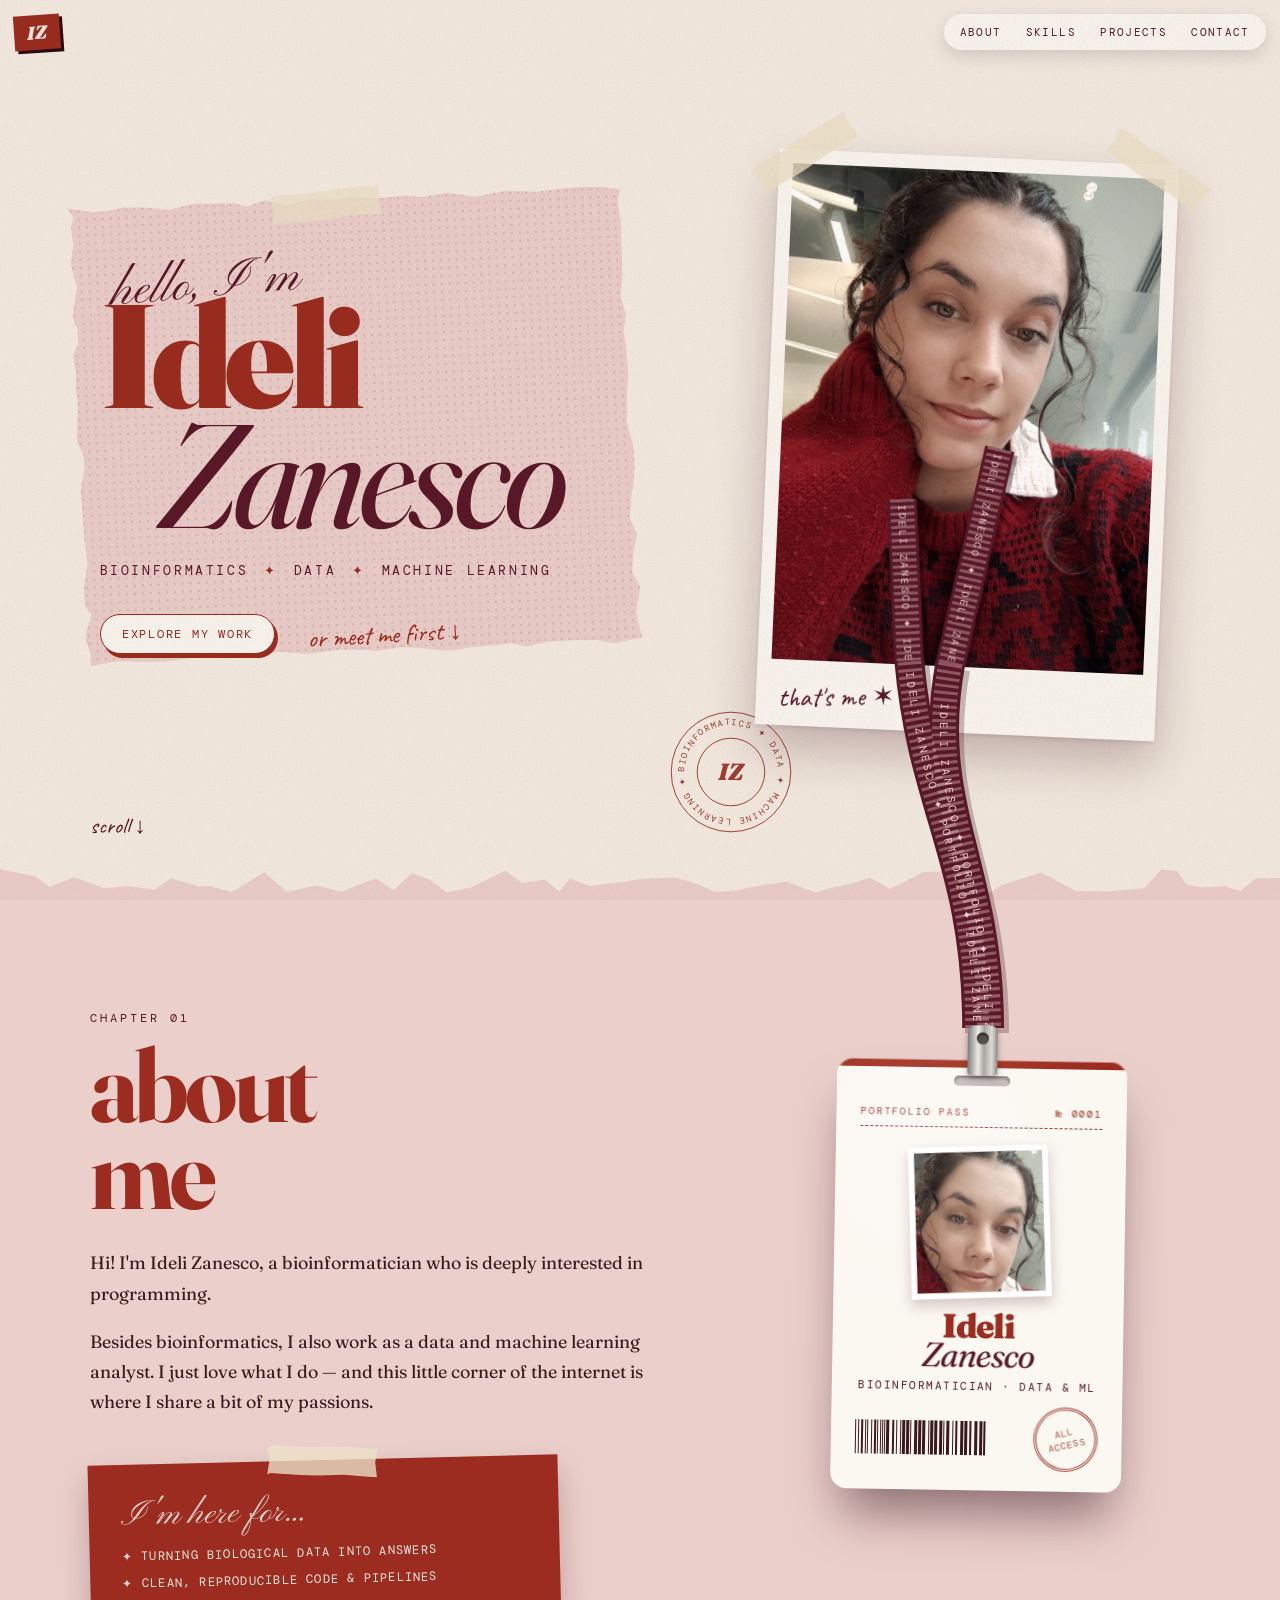
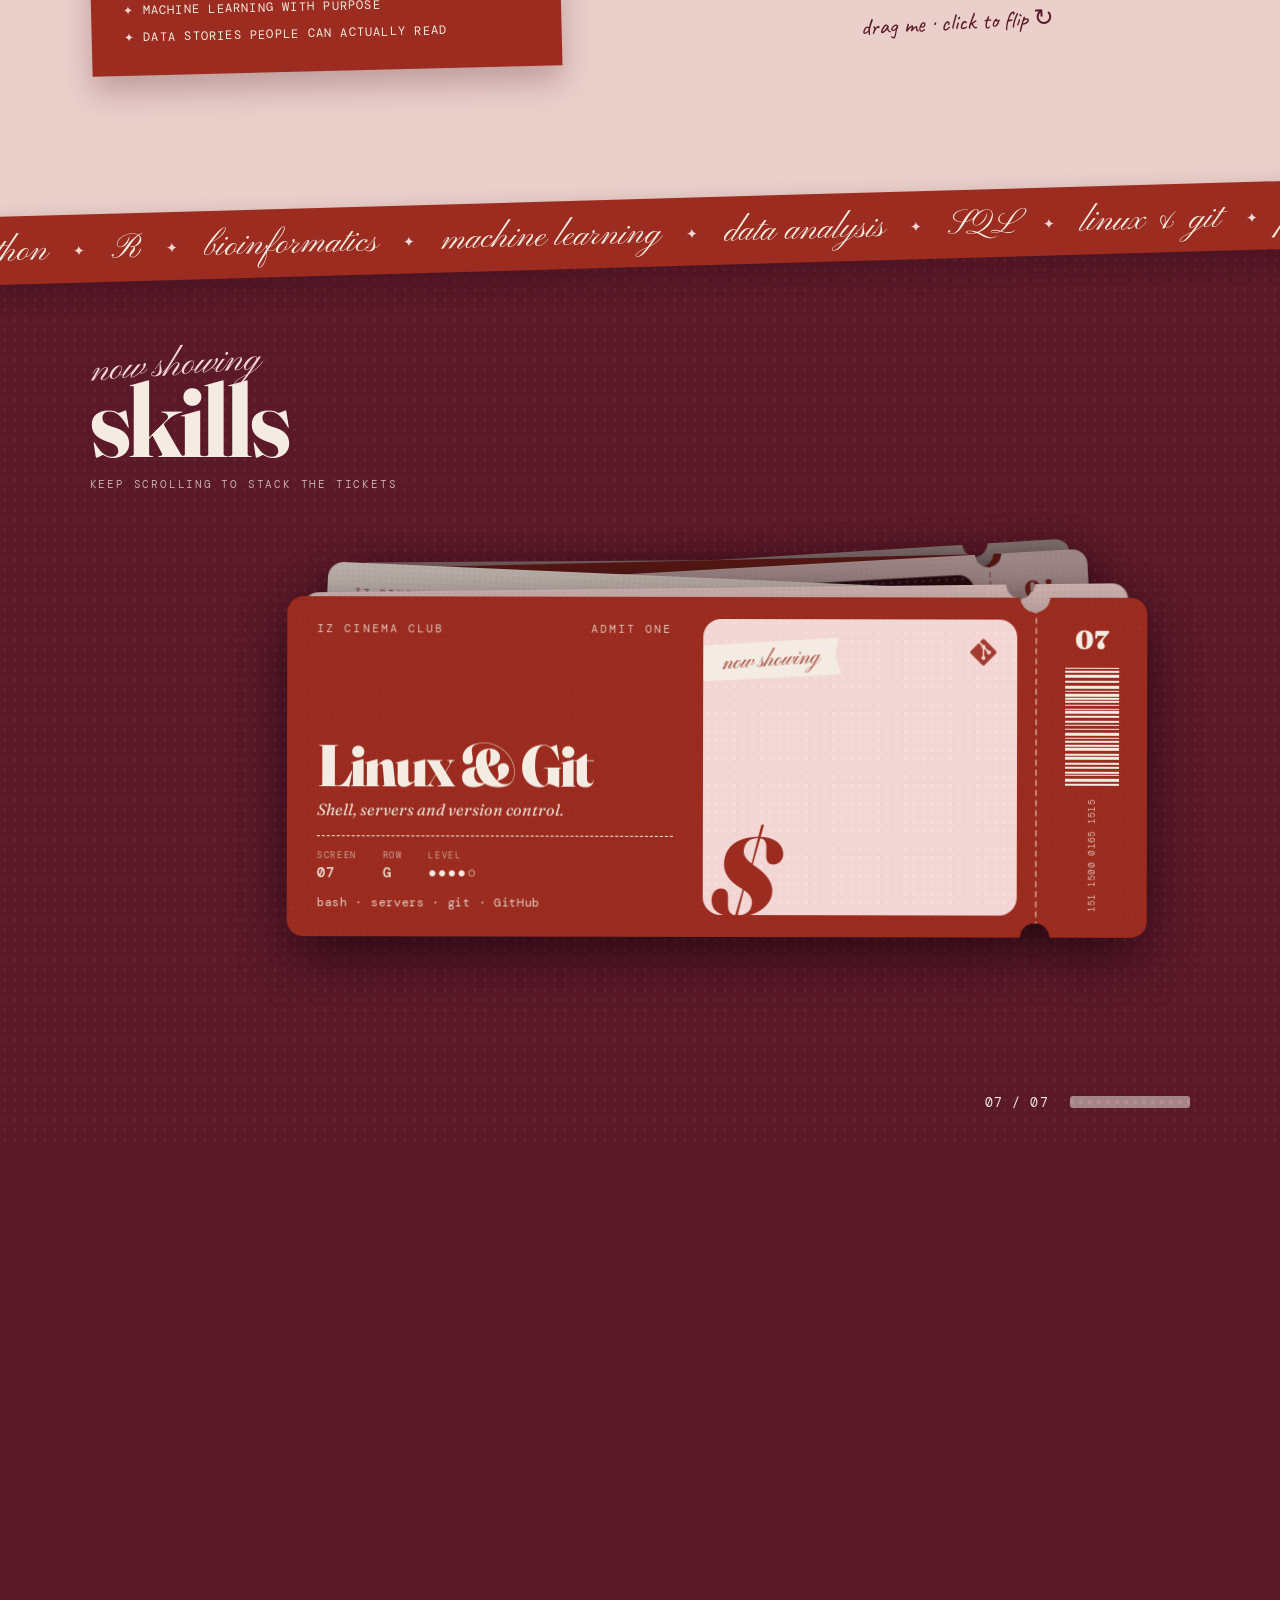
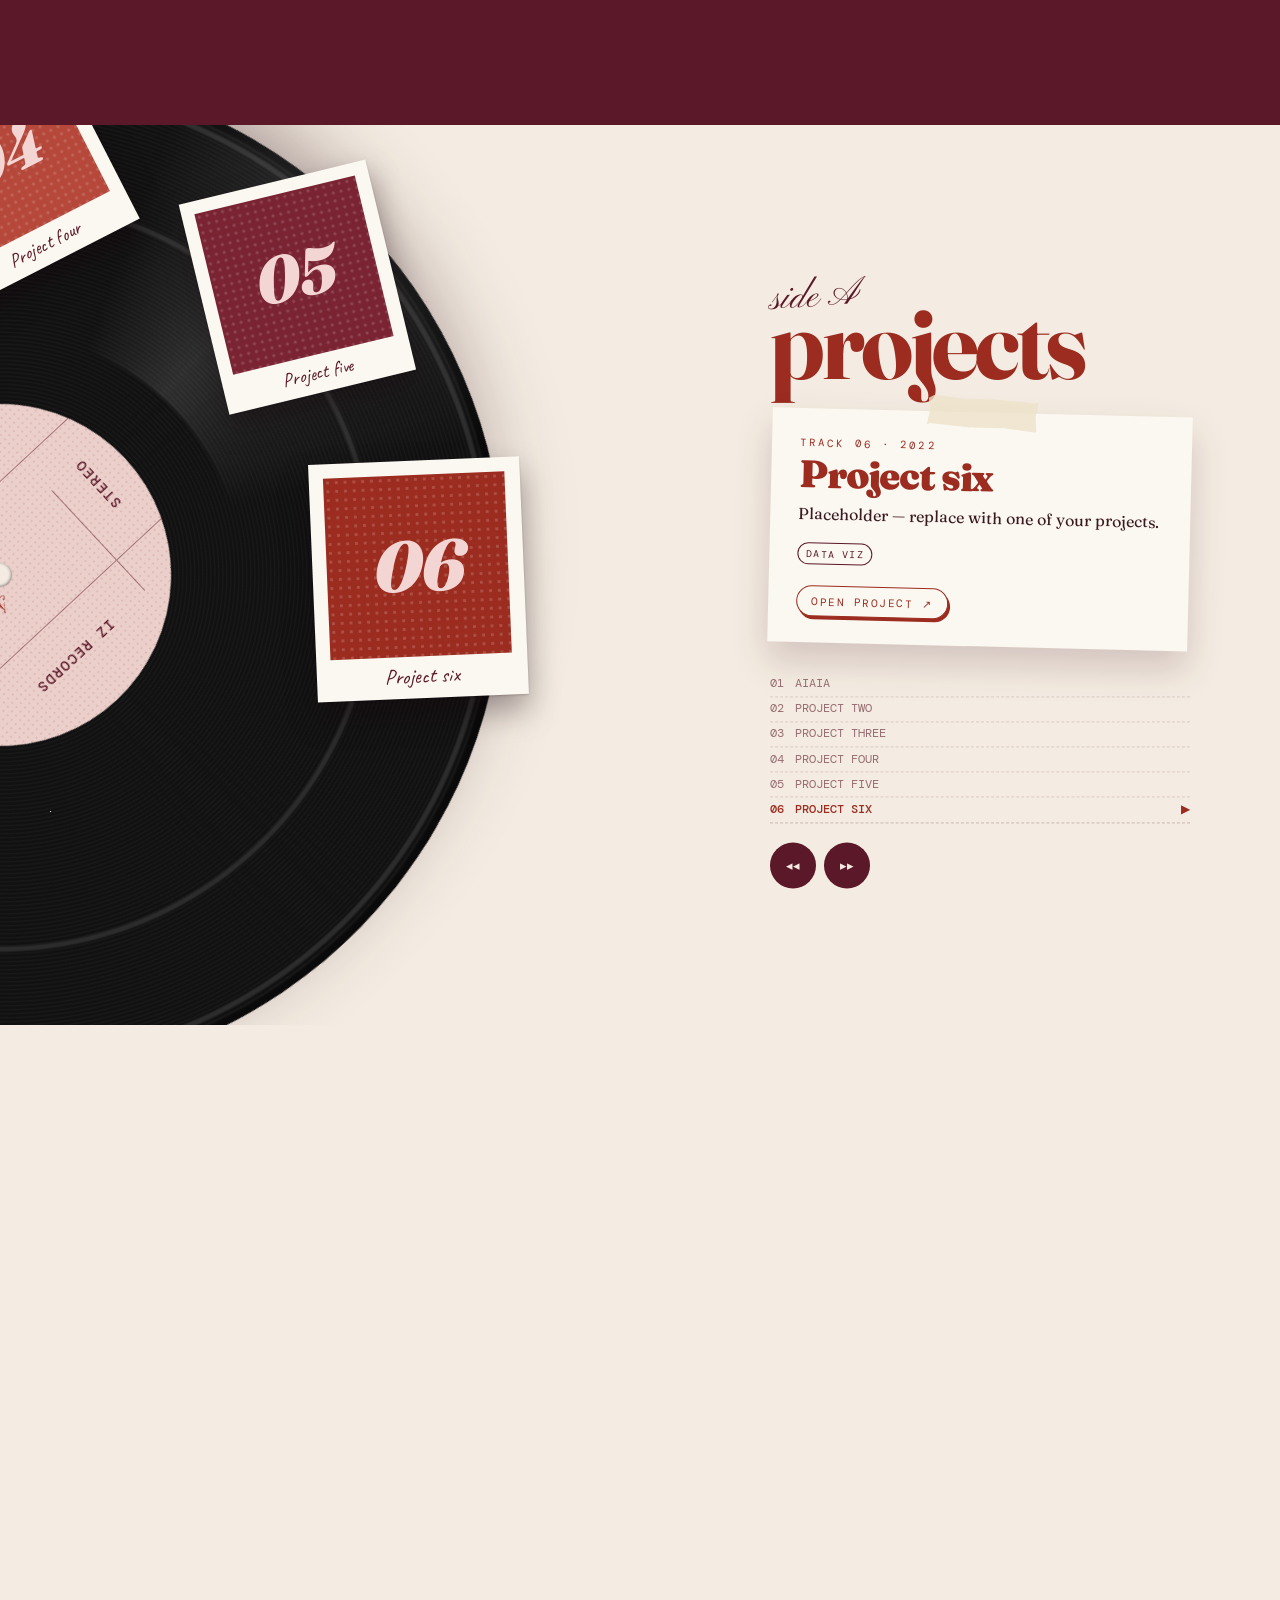
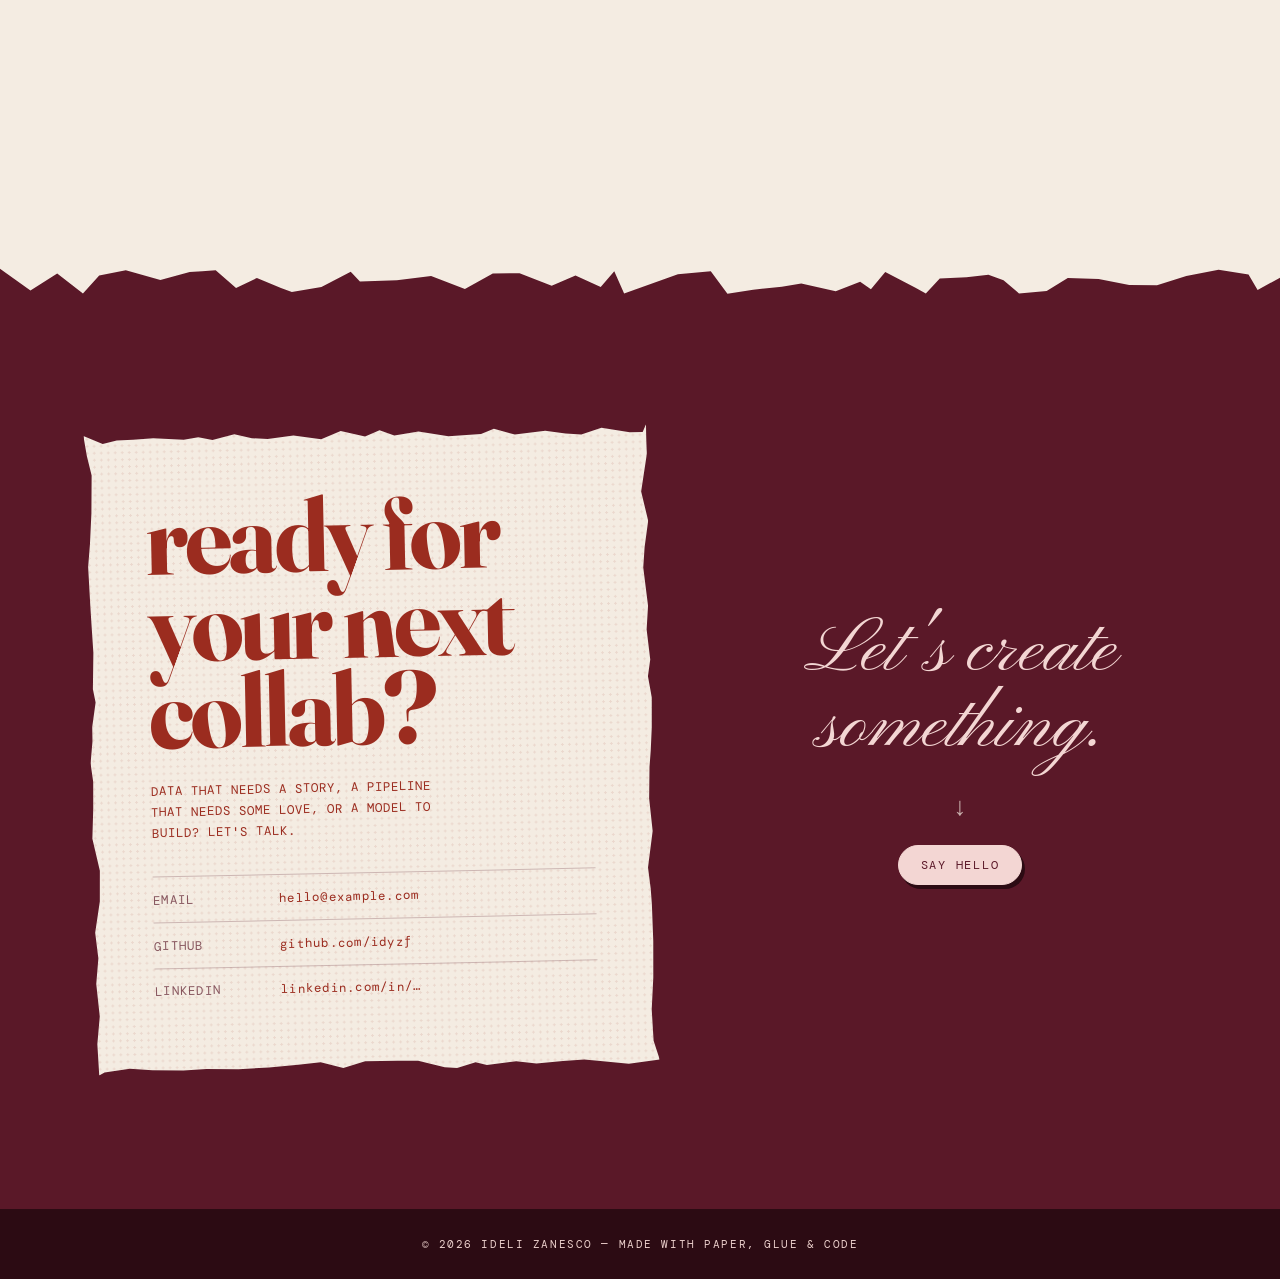
==== commit fd2c1d2f: "major changes ui" ====
--- a/index.html
+++ b/index.html
@@ -14,7 +14,7 @@
 <body>
 
     <header class="topbar">
-        <a href="#home" class="logo">IZF</a>
+        <a href="#home" class="logo">IZ</a>
         <nav>
             <a href="#about">about</a>
             <a href="#skills">skills</a>
@@ -27,11 +27,18 @@
         <!-- Hero + About share this zone so the lanyard can run from the photo to the 3D badge -->
         <div class="lanyard-zone">
             <svg id="lanyard" aria-hidden="true">
-                <defs><path id="strapPath" d="M0,0"></path></defs>
-                <use href="#strapPath" class="strap-shadow"></use>
-                <use href="#strapPath" class="strap"></use>
-                <use href="#strapPath" class="strap-stitch"></use>
-                <text class="strap-text" dominant-baseline="central"><textPath href="#strapPath" startOffset="6">IDELI ZANESCO ✦ PORTFOLIO ✦ IDELI ZANESCO ✦ PORTFOLIO ✦ IDELI ZANESCO ✦ PORTFOLIO ✦ IDELI ZANESCO ✦ PORTFOLIO ✦ IDELI ZANESCO ✦ PORTFOLIO ✦</textPath></text>
+                <defs>
+                    <path id="strapPathL" d="M0,0"></path>
+                    <path id="strapPathR" d="M0,0"></path>
+                </defs>
+                <use href="#strapPathL" class="strap-shadow"></use>
+                <use href="#strapPathR" class="strap-shadow"></use>
+                <use href="#strapPathL" class="strap"></use>
+                <use href="#strapPathR" class="strap"></use>
+                <use href="#strapPathL" class="strap-stitch"></use>
+                <use href="#strapPathR" class="strap-stitch"></use>
+                <text class="strap-text" dominant-baseline="central"><textPath href="#strapPathL" startOffset="10">IDELI ZANESCO ✦ PORTFOLIO ✦ IDELI ZANESCO ✦ PORTFOLIO ✦ IDELI ZANESCO ✦ PORTFOLIO ✦ IDELI ZANESCO ✦ PORTFOLIO ✦</textPath></text>
+                <text class="strap-text" dominant-baseline="central"><textPath href="#strapPathR" startOffset="40">IDELI ZANESCO ✦ PORTFOLIO ✦ IDELI ZANESCO ✦ PORTFOLIO ✦ IDELI ZANESCO ✦ PORTFOLIO ✦ IDELI ZANESCO ✦ PORTFOLIO ✦</textPath></text>
             </svg>
 
             <!-- 01 · HERO -->
@@ -55,9 +62,24 @@
                     <span class="tape tape-tl"></span>
                     <span class="tape tape-tr"></span>
                     <div class="photo-frame">
-                        <!-- Put your photo at assets/ideli.jpg. Adjust --lanyard-x in styles.css so the strap lines up with the lanyard in the photo. -->
-                        <img src="assets/ideli.jpg" alt="Portrait of Ideli Zanesco" onerror="this.closest('.photo-frame').classList.add('no-photo')">
-                        <span class="photo-fallback">your photo here<small>assets/ideli.jpg</small></span>
+                        <img src="assets/ideli.jpeg" alt="Portrait of Ideli Zanesco" onerror="this.closest('.photo-frame').classList.add('no-photo')">
+                        <span class="photo-fallback">your photo here<small>assets/ideli.jpeg</small></span>
+                        <!-- paper straps pasted over the lanyard in the photo (coordinates are in the photo's own pixels, 899×1599) -->
+                        <svg class="photo-straps" viewBox="0 0 899 1599" preserveAspectRatio="xMidYMid slice" aria-hidden="true">
+                            <defs>
+                                <path id="photoStrapL" d="M298,1000 L352,1620"></path>
+                                <path id="photoStrapR" d="M529,868 L391,1620"></path>
+                            </defs>
+                            <use href="#photoStrapL" class="ps-shadow"></use>
+                            <use href="#photoStrapR" class="ps-shadow"></use>
+                            <use href="#photoStrapL" class="ps"></use>
+                            <use href="#photoStrapR" class="ps"></use>
+                            <use href="#photoStrapL" class="ps-stitch"></use>
+                            <use href="#photoStrapR" class="ps-stitch"></use>
+                            <text class="ps-text" dominant-baseline="central"><textPath href="#photoStrapL" startOffset="14">IDELI ZANESCO ✦ IDELI ZANESCO ✦ IDELI ZANESCO ✦</textPath></text>
+                            <text class="ps-text" dominant-baseline="central"><textPath href="#photoStrapR" startOffset="14">IDELI ZANESCO ✦ IDELI ZANESCO ✦ IDELI ZANESCO ✦</textPath></text>
+                        </svg>
+                        <span class="photo-anchor"></span>
                         <span class="photo-anchor"></span>
                     </div>
                     <figcaption>that's me ✶</figcaption>
@@ -68,7 +90,7 @@
                     <circle cx="100" cy="100" r="92" class="stamp-ring"></circle>
                     <circle cx="100" cy="100" r="52" class="stamp-ring"></circle>
                     <text class="stamp-text"><textPath href="#stampCircle">BIOINFORMATICS ✦ DATA ✦ MACHINE LEARNING ✦</textPath></text>
-                    <text x="100" y="112" text-anchor="middle" class="stamp-center">IZF</text>
+                    <text x="100" y="112" text-anchor="middle" class="stamp-center">IZ</text>
                 </svg>
 
                 <p class="scroll-note">scroll ↓</p>
@@ -81,7 +103,7 @@
                 <div class="about-copy">
                     <p class="kicker reveal">chapter 01</p>
                     <h2 class="h-section reveal">about<br>me</h2>
-                    <p class="reveal">Hi! I'm Ideli Zanesco-Fontes, a bioinformatician who is deeply interested in programming.</p>
+                    <p class="reveal">Hi! I'm Ideli Zanesco, a bioinformatician who is deeply interested in programming.</p>
                     <p class="reveal">Besides bioinformatics, I also work as a data and machine learning analyst. I just love what I do — and this little corner of the internet is where I share a bit of my passions.</p>
 
                     <div class="here-for reveal">
@@ -104,7 +126,7 @@
                             <span class="badge-slot"></span>
                             <div class="badge-head"><span>portfolio pass</span><span>№ 0001</span></div>
                             <div class="badge-photo">
-                                <img src="assets/ideli.jpg" alt="" onerror="this.parentElement.classList.add('no-photo')">
+                                <img src="assets/ideli.jpeg" alt="" onerror="this.parentElement.classList.add('no-photo')">
                                 <span class="badge-initials">IZ</span>
                             </div>
                             <p class="badge-name">Ideli<br><em>Zanesco</em></p>
@@ -162,7 +184,7 @@
                 <div class="vinyl-stage">
                     <div class="vinyl" id="vinyl">
                         <div class="vinyl-label">
-                            <span class="lbl-top">IZF RECORDS</span>
+                            <span class="lbl-top">IZ RECORDS</span>
                             <span class="lbl-side">side A</span>
                             <span class="lbl-stereo">STEREO</span>
                             <span class="lbl-rpm">33⅓</span>
--- a/styles.css
+++ b/styles.css
@@ -21,9 +21,6 @@
     --hand: 'Caveat', cursive;
 
     --gutter: max(16px, 7vw);
-
-    /* where the lanyard in your photo is (0% = left edge, 100% = right edge) */
-    --lanyard-x: 50%;
 }
 
 * { margin: 0; padding: 0; box-sizing: border-box; }
@@ -186,10 +183,10 @@
     pointer-events: none;
     z-index: 4;
 }
-.strap-shadow { fill: none; stroke: rgba(44, 11, 19, .25); stroke-width: 26px; transform: translate(4px, 5px); }
-.strap { fill: none; stroke: var(--brick); stroke-width: 24px; }
-.strap-stitch { fill: none; stroke: rgba(244, 236, 226, .35); stroke-width: 19px; stroke-dasharray: 3 4; }
-.strap-text { font-family: var(--mono); font-size: 9.5px; letter-spacing: .22em; fill: var(--cream); }
+.strap-shadow { fill: none; stroke: rgba(44, 11, 19, .25); stroke-width: calc(var(--strap-w, 24px) + 2px); transform: translate(4px, 5px); }
+.strap { fill: none; stroke: var(--wine); stroke-width: var(--strap-w, 24px); }
+.strap-stitch { fill: none; stroke: rgba(243, 214, 211, .35); stroke-width: calc(var(--strap-w, 24px) * .8); stroke-dasharray: 3 4; }
+.strap-text { font-family: var(--mono); font-size: calc(var(--strap-w, 24px) * .36); letter-spacing: .22em; fill: var(--pink); }
 
 /* ---------- 01 hero ---------- */
 
@@ -276,9 +273,17 @@
 .tape-tl { top: -12px; left: -30px; transform: rotate(-35deg); }
 .tape-tr { top: -10px; right: -34px; transform: rotate(32deg); }
 
-.photo-frame { position: relative; aspect-ratio: 4 / 5; background: var(--wine); overflow: hidden; }
+.photo-frame { position: relative; aspect-ratio: 3 / 4; background: var(--wine); overflow: hidden; }
 .photo-frame img { width: 100%; height: 100%; object-fit: cover; filter: saturate(.9) contrast(1.04) sepia(.08); }
-.photo-anchor { position: absolute; bottom: 0; left: var(--lanyard-x); width: 0; height: 0; }
+.photo-anchor { position: absolute; bottom: 0; left: 50%; width: 0; height: 0; }
+
+/* straps pasted over the lanyard in the photo (viewBox units = photo pixels) */
+.photo-straps { position: absolute; inset: 0; width: 100%; height: 100%; pointer-events: none; }
+.ps-shadow { fill: none; stroke: rgba(20, 3, 8, .35); stroke-width: 76; transform: translate(7px, 9px); }
+.ps { fill: none; stroke: var(--wine); stroke-width: 72; }
+.ps-stitch { fill: none; stroke: rgba(243, 214, 211, .35); stroke-width: 58; stroke-dasharray: 7 9; }
+.ps-text { font-family: var(--mono); font-size: 24px; letter-spacing: .22em; fill: var(--pink); }
+.no-photo .photo-straps { display: none; }
 
 .photo-fallback {
     display: none;
@@ -477,7 +482,8 @@
     background: var(--blush);
     overflow: hidden;
 }
-.badge-photo img { width: 100%; height: 100%; object-fit: cover; filter: sepia(.15) saturate(.9); pointer-events: none; }
+/* zoomed onto the face so the lanyard (and company name) stays out of the badge photo */
+.badge-photo img { position: absolute; width: 160%; max-width: none; height: auto; left: -34%; top: -40%; filter: sepia(.15) saturate(.9); pointer-events: none; }
 .badge-initials { display: none; position: absolute; inset: 0; place-content: center; font-family: var(--serif); font-style: italic; font-weight: 900; font-size: 3.4rem; color: var(--brick); }
 .badge-photo.no-photo img { display: none; }
 .badge-photo.no-photo .badge-initials { display: grid; }
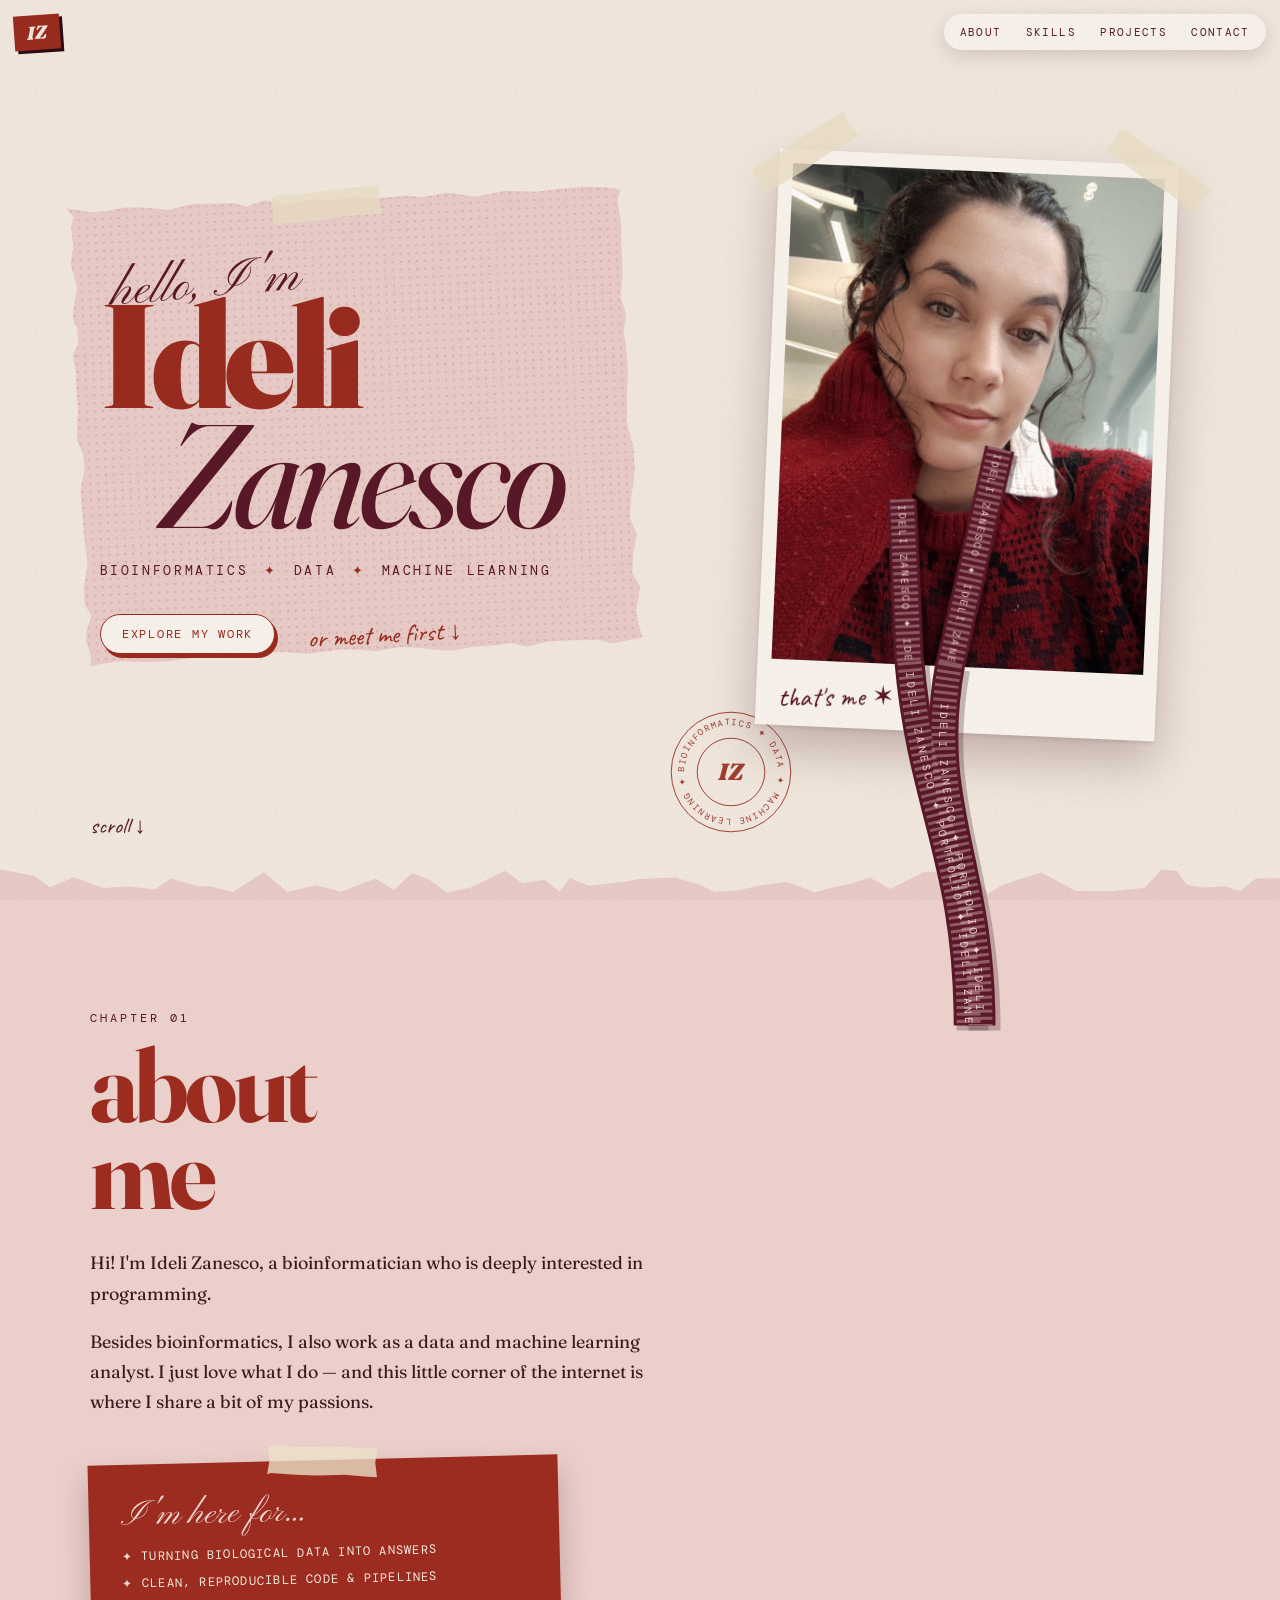
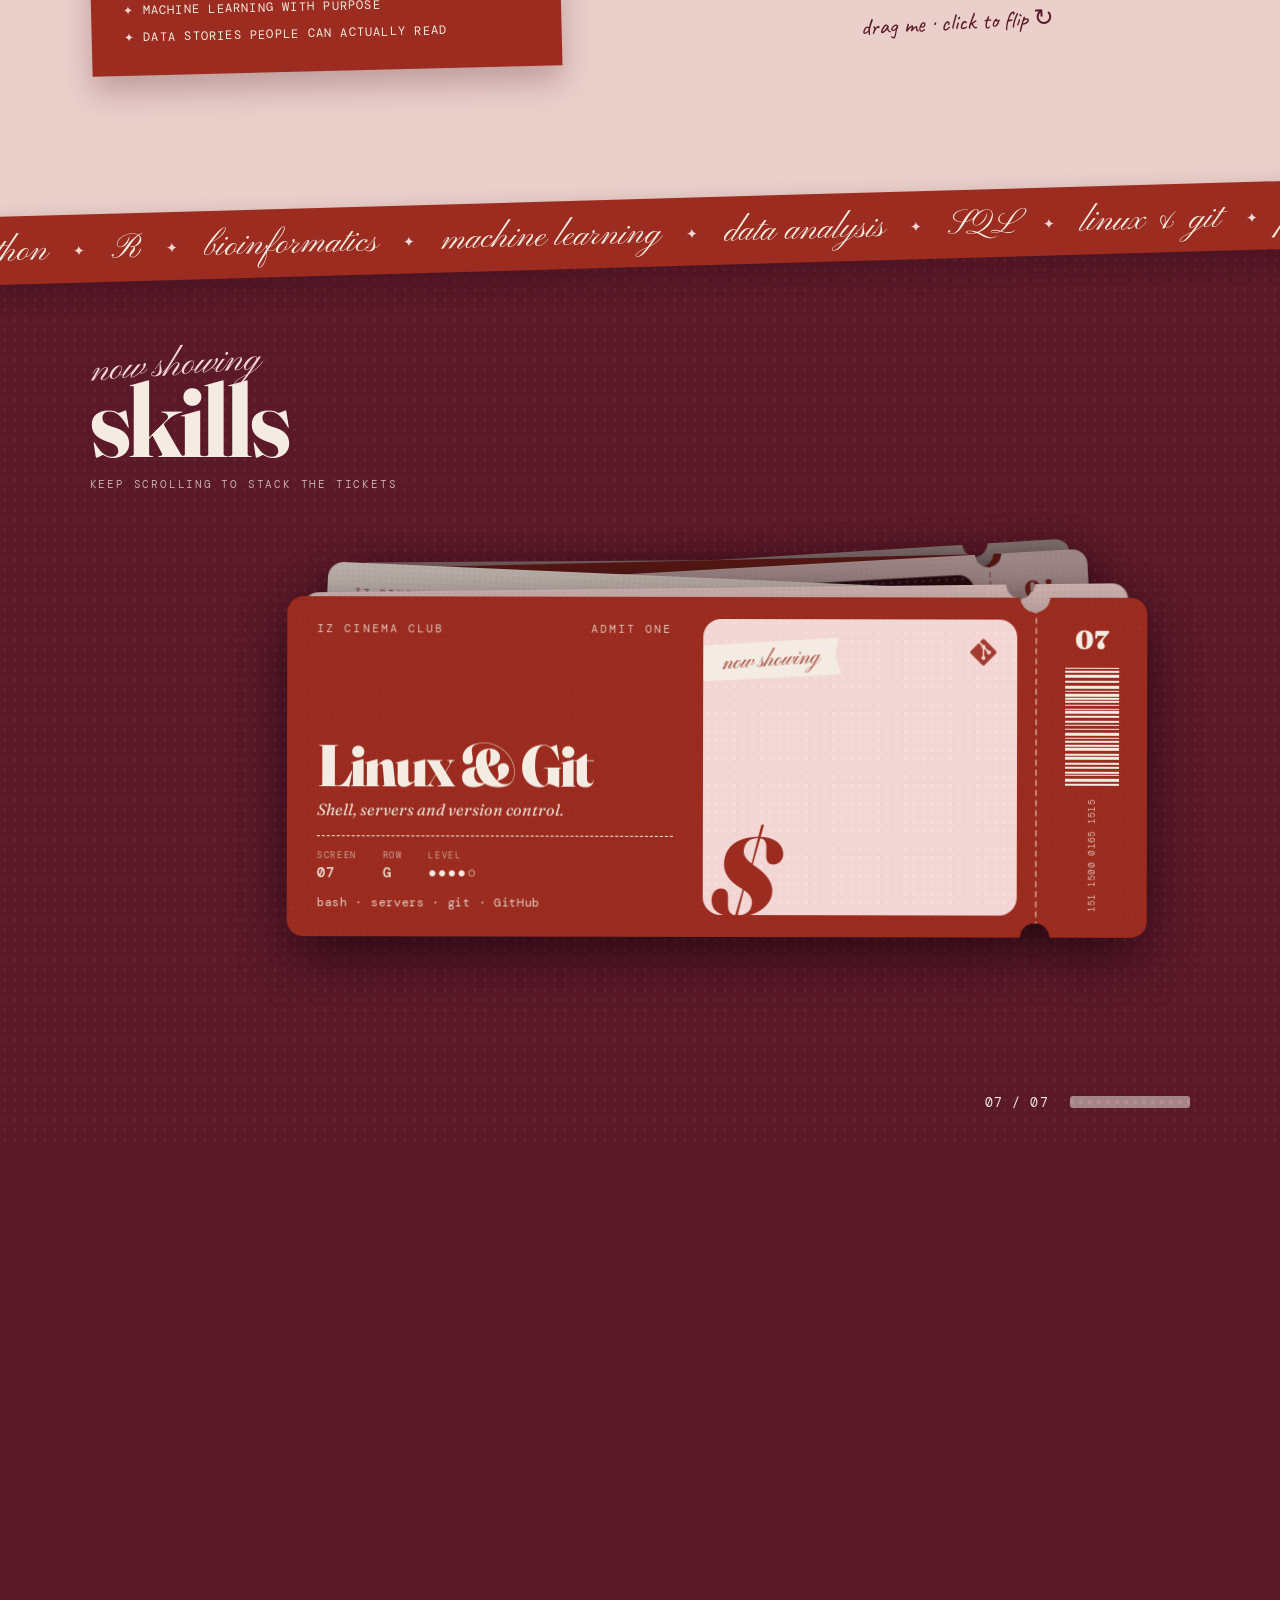
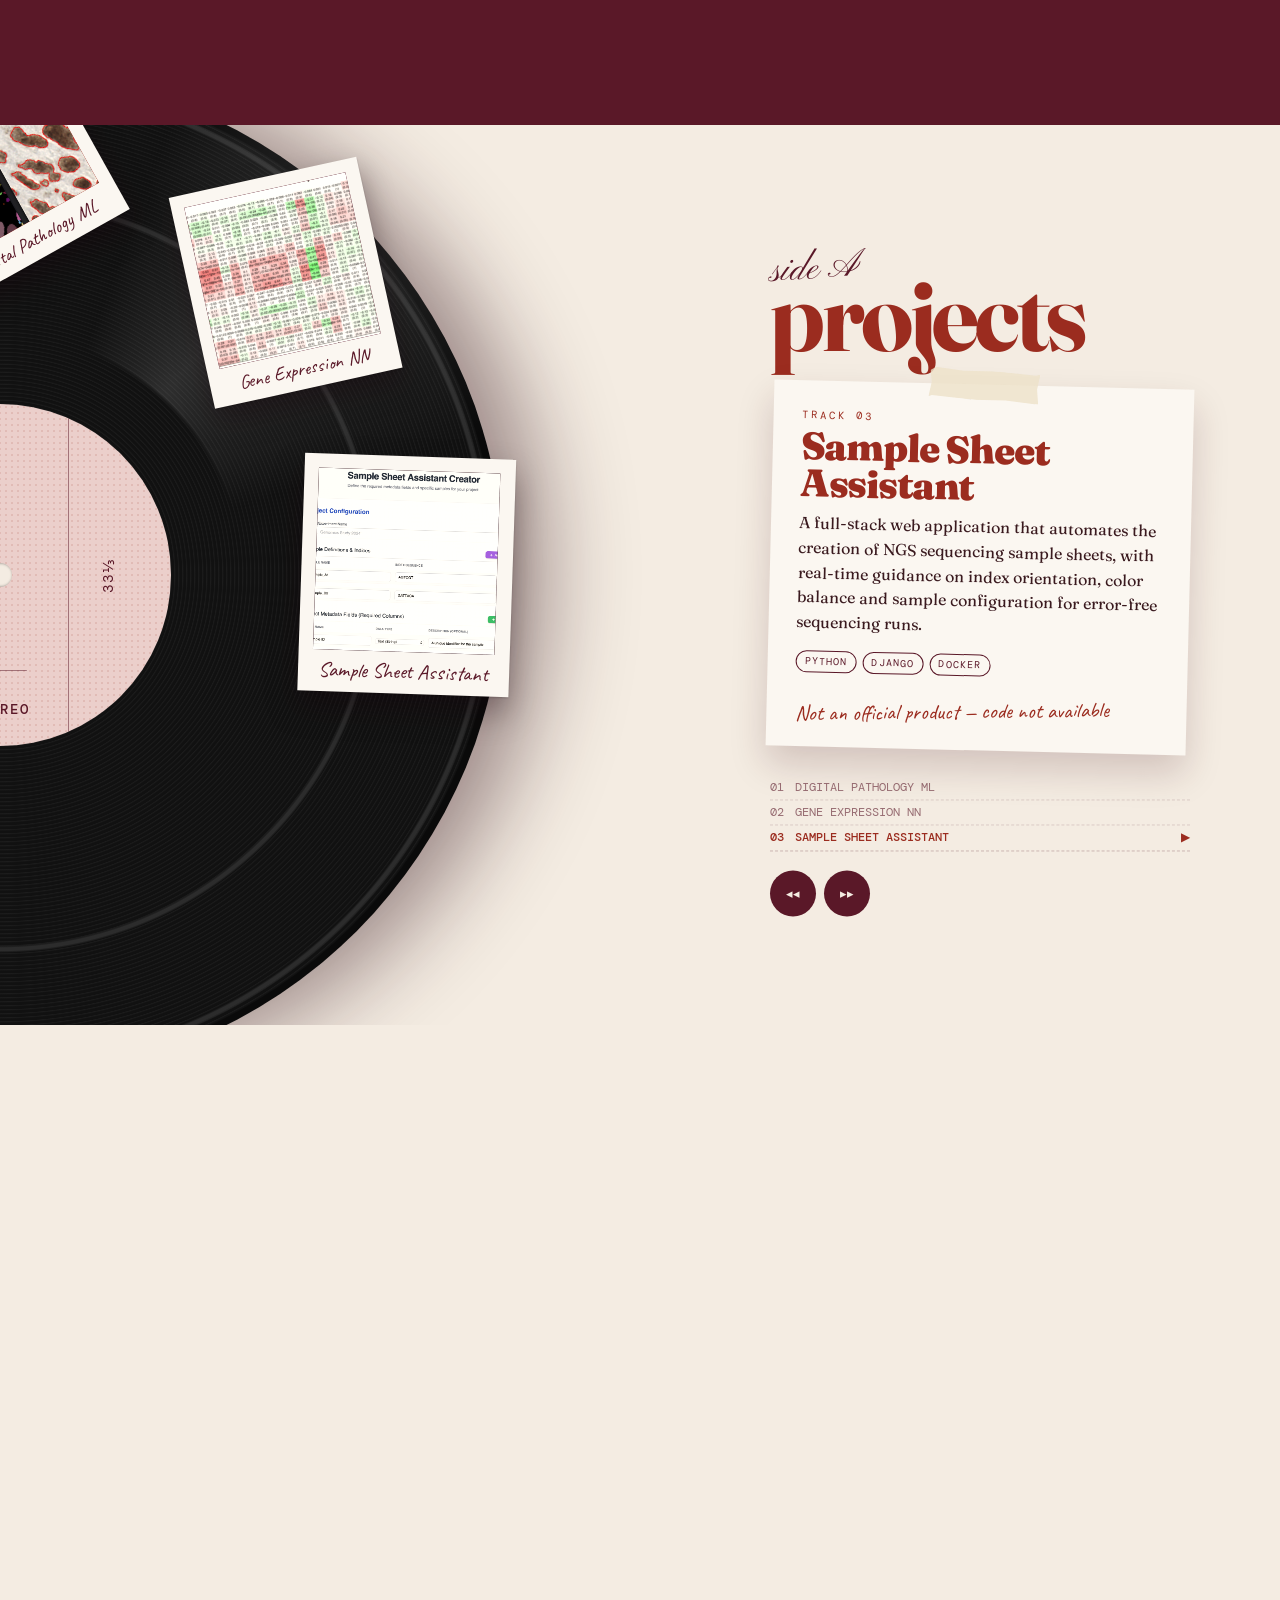
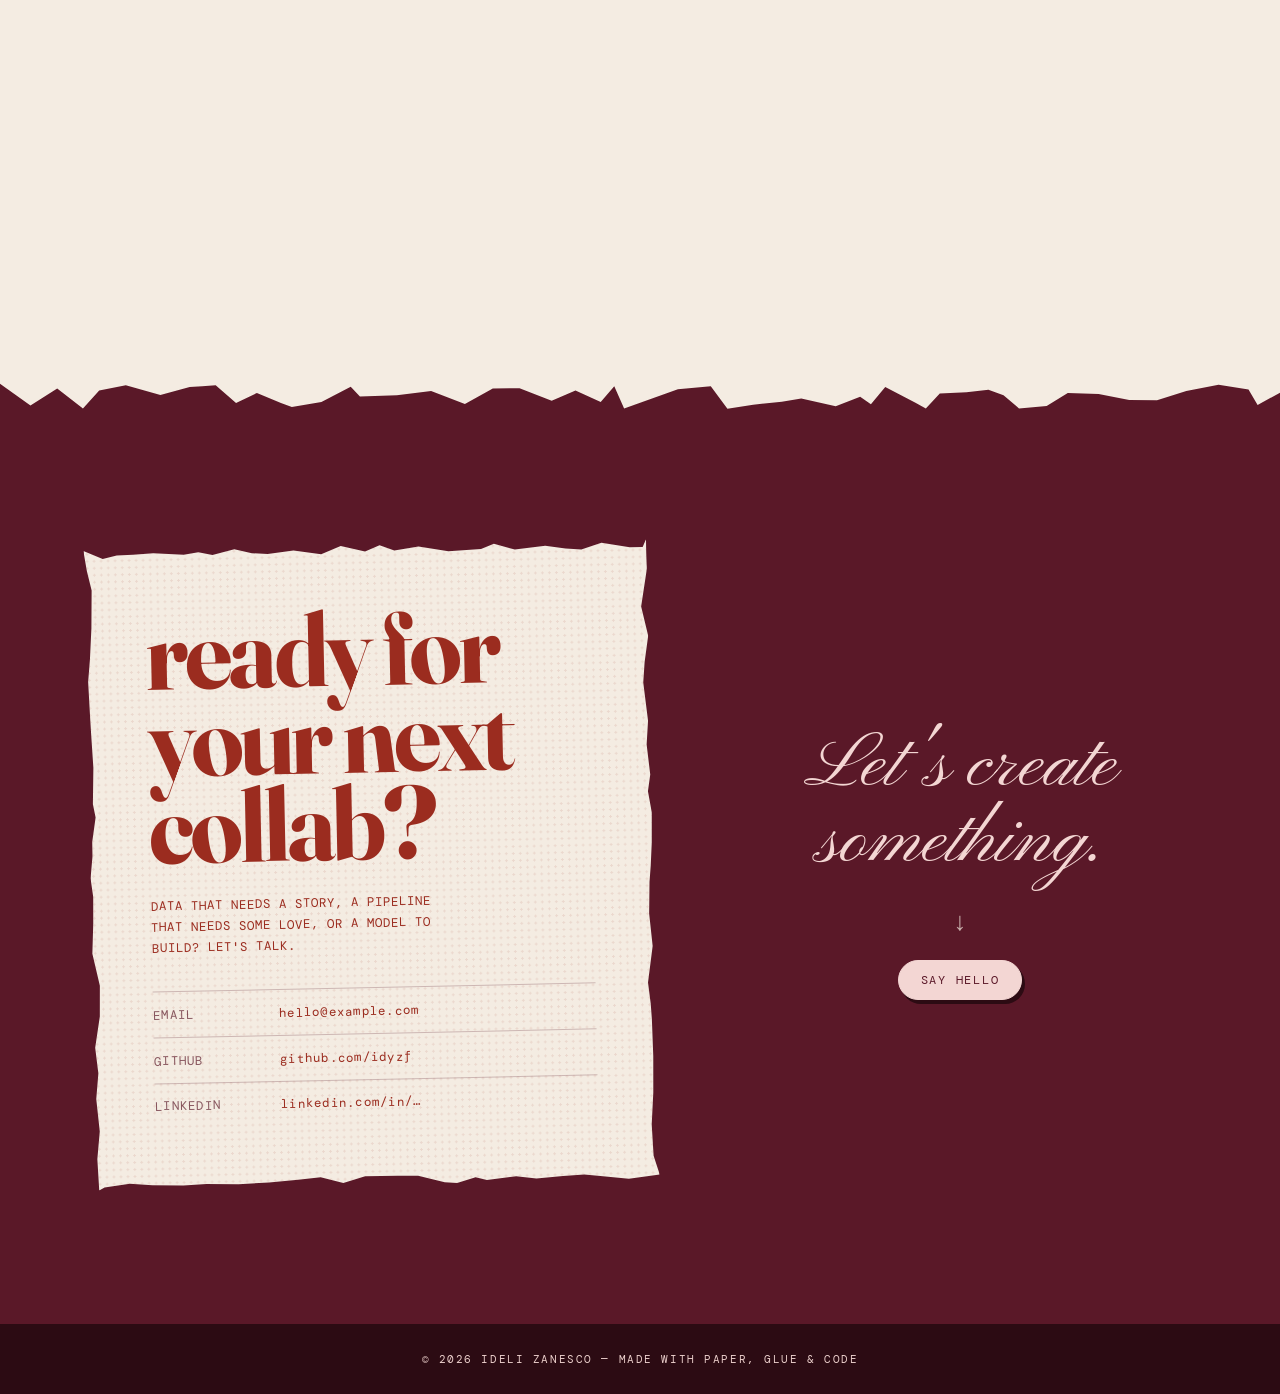
==== commit b3e66ea1: "Show real projects on the vinyl polaroids Replace the placeholder projects with the three from the p" ====
--- a/index.html
+++ b/index.html
@@ -199,11 +199,12 @@
                     <h2 class="h-section">projects</h2>
                     <div class="np-card" id="npCard">
                         <span class="tape tape-card"></span>
-                        <p class="np-meta"><span id="npNum">track 01</span> · <span id="npYear"></span></p>
+                        <p class="np-meta"><span id="npNum">track 01</span><span id="npYear"></span></p>
                         <h3 id="npTitle"></h3>
                         <p id="npDesc"></p>
                         <ul class="tags" id="npTags"></ul>
                         <a id="npLink" class="btn btn-small" target="_blank" rel="noopener">open project ↗</a>
+                        <p class="np-note" id="npNote"></p>
                     </div>
                     <ol class="tracklist" id="tracklist"></ol>
                     <div class="np-controls">
--- a/styles.css
+++ b/styles.css
@@ -953,3 +953,8 @@
     html { scroll-behavior: auto; }
     .stamp, .marquee-track, .scroll-note { animation: none; }
 }
+
+/* project covers: the screenshot sits over the collage glyph */
+.pol-photo img { position: absolute; inset: 0; filter: sepia(.12) saturate(.92); }
+.np-note:empty { display: none; }
+.np-note { font-family: var(--hand); font-size: 1.35rem; color: var(--brick); transform: rotate(-2deg); }
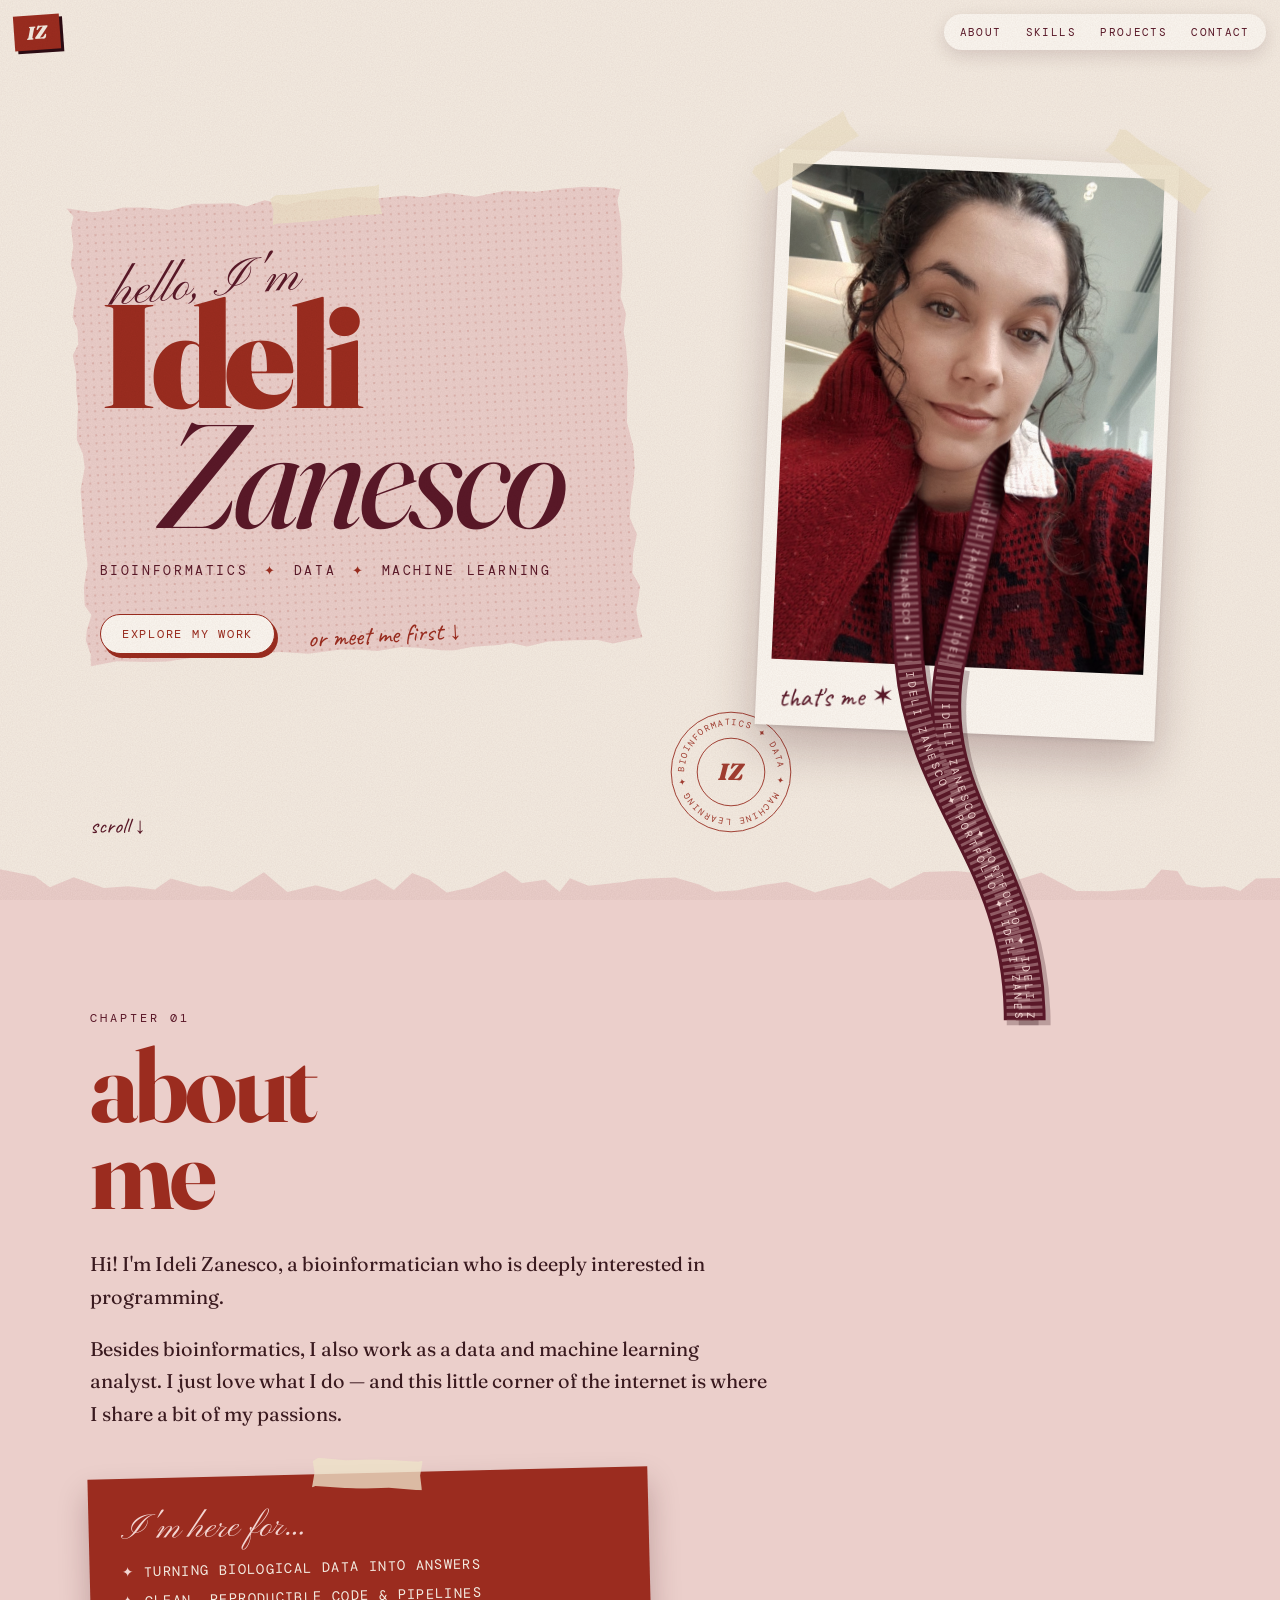
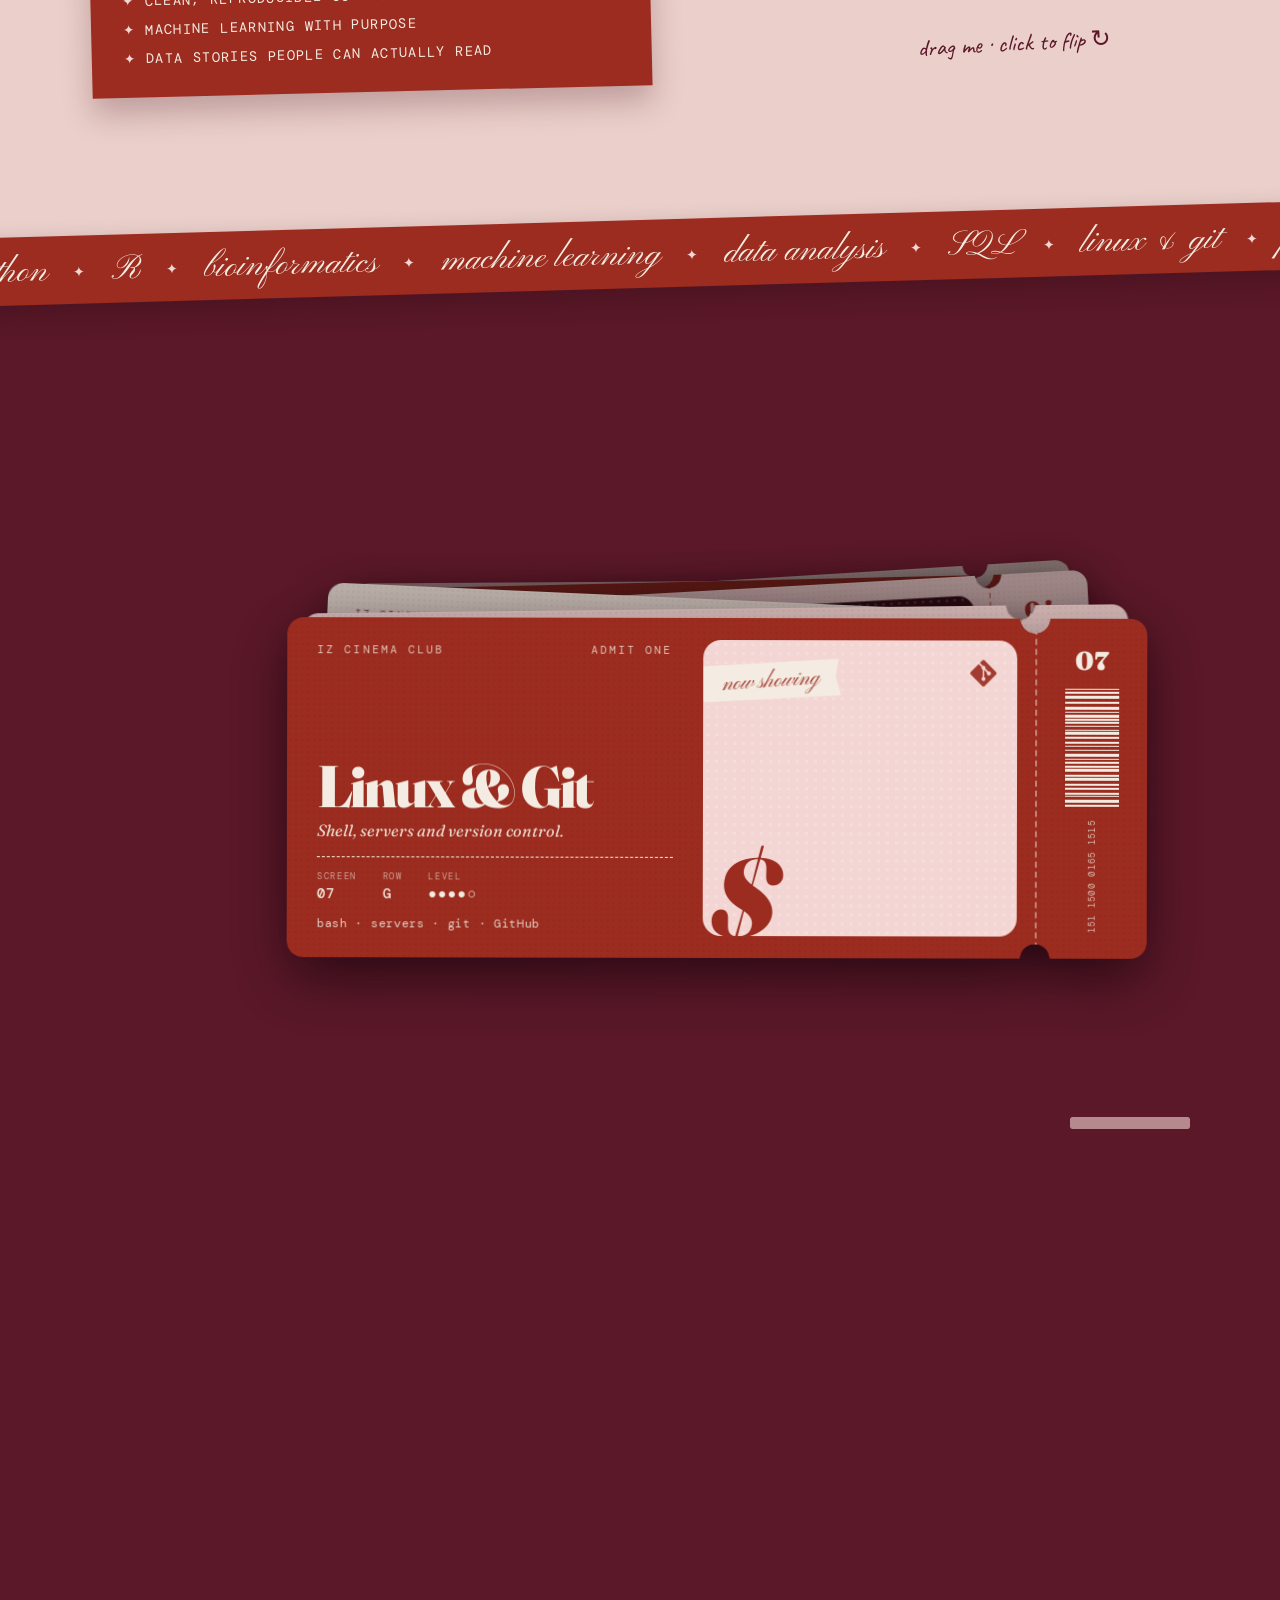
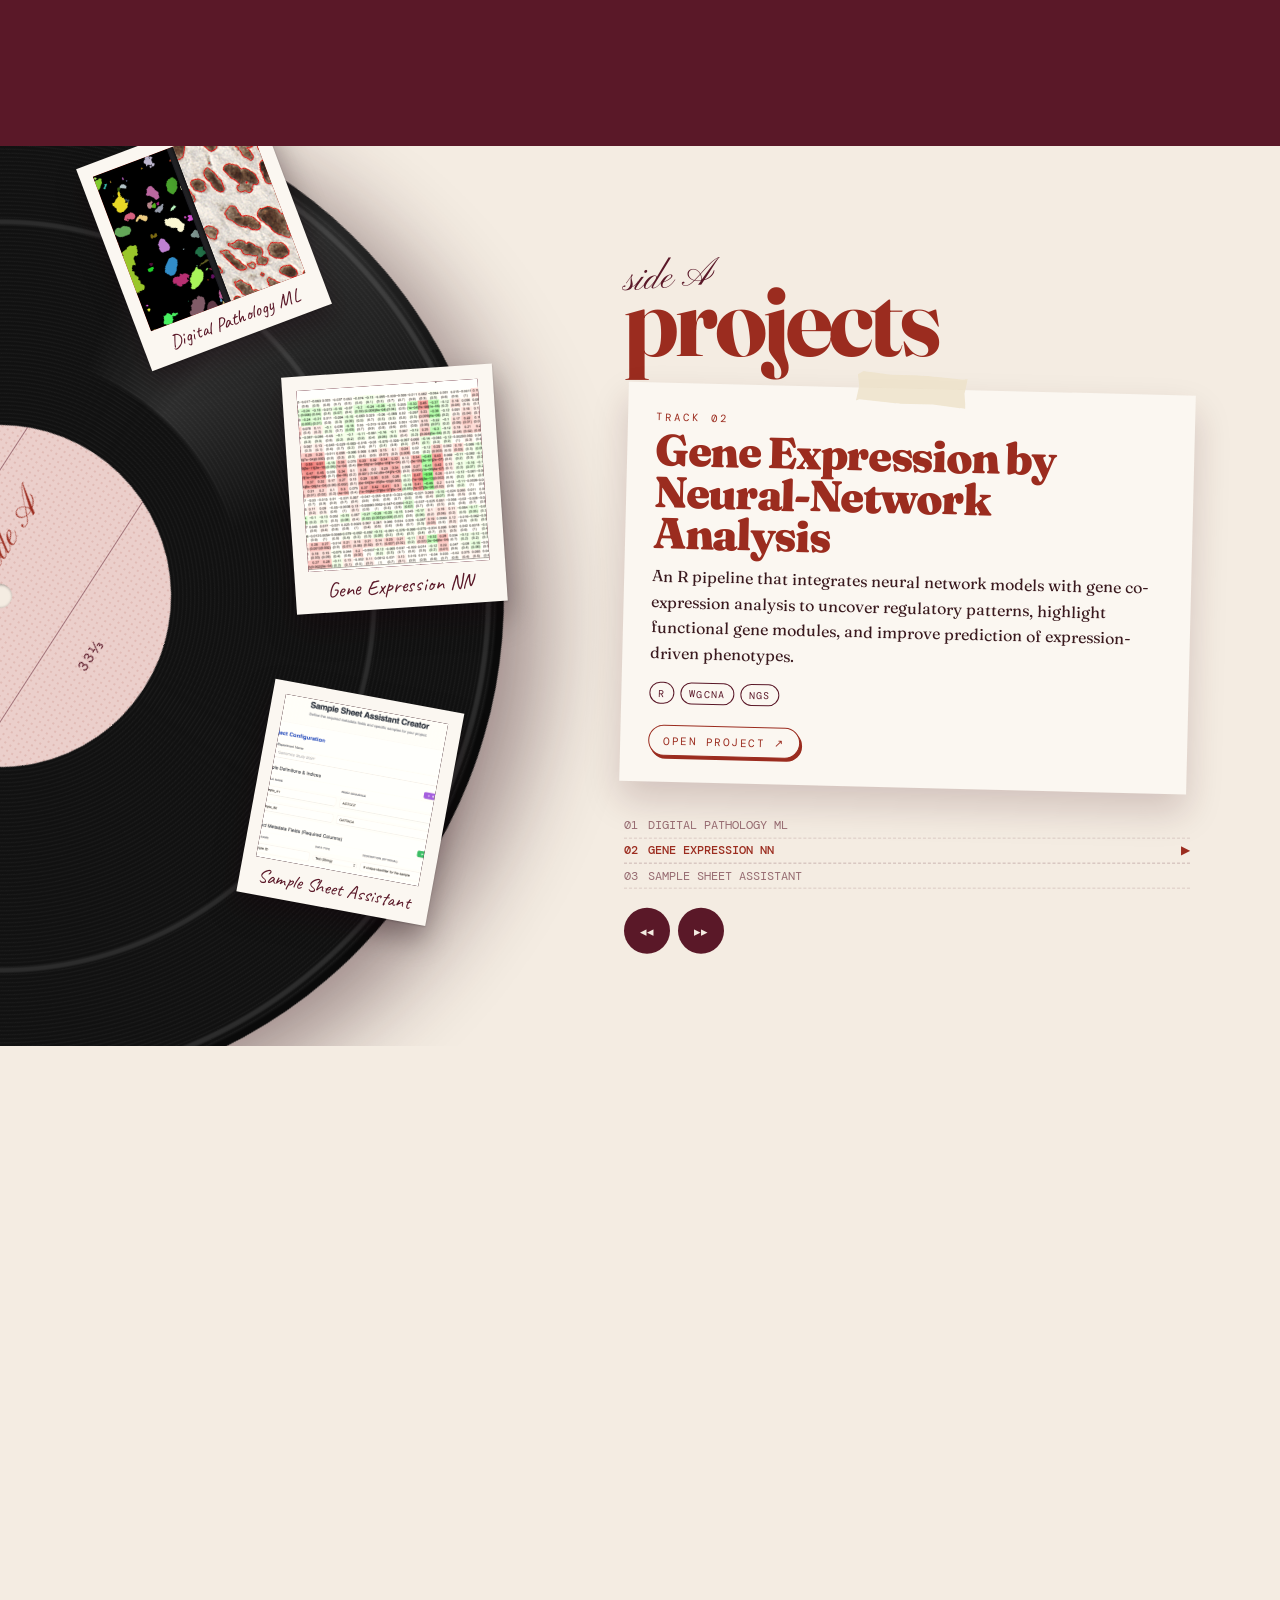
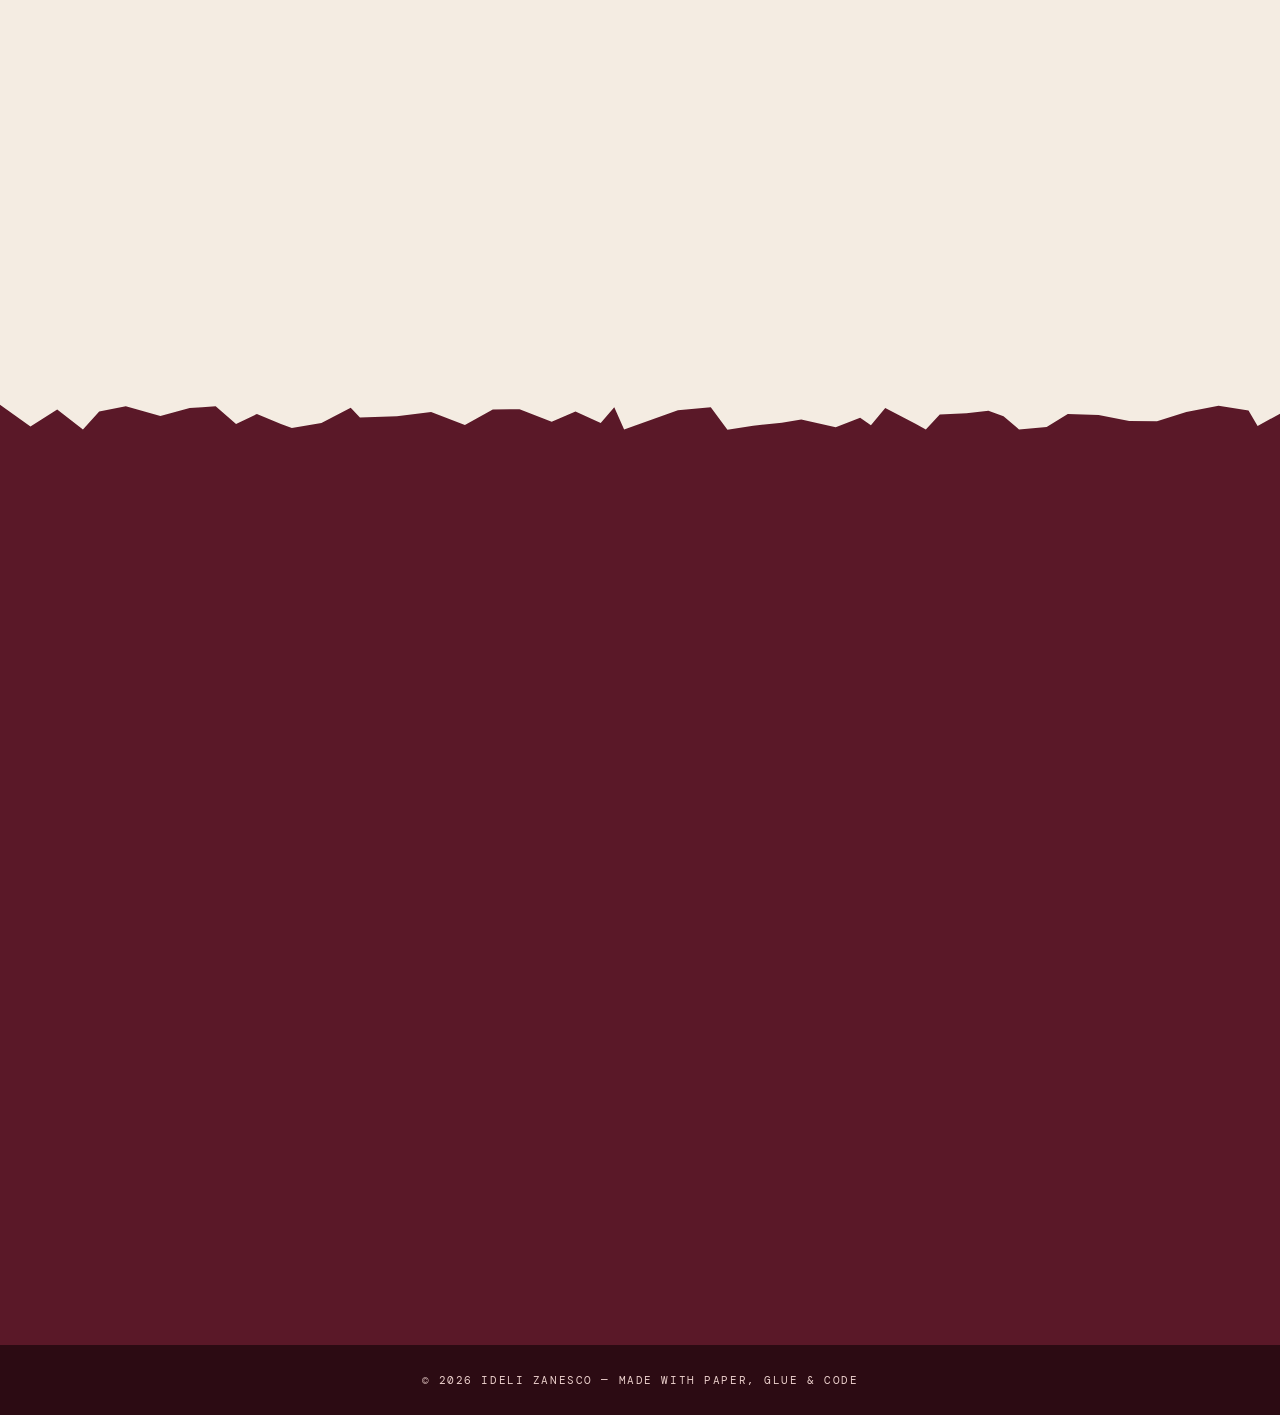
==== commit db5a3943: "Tuck lanyard straps under clothes and rebalance layout - Photo straps now slide under the sleeve and" ====
--- a/index.html
+++ b/index.html
@@ -67,17 +67,41 @@
                         <!-- paper straps pasted over the lanyard in the photo (coordinates are in the photo's own pixels, 899×1599) -->
                         <svg class="photo-straps" viewBox="0 0 899 1599" preserveAspectRatio="xMidYMid slice" aria-hidden="true">
                             <defs>
-                                <path id="photoStrapL" d="M298,1000 L352,1620"></path>
-                                <path id="photoStrapR" d="M529,868 L391,1620"></path>
+                                <!-- left strap comes out from under the sleeve; right strap tucks under the collar -->
+                                <path id="photoStrapL" d="M281,850 L298,1000 L352,1620"></path>
+                                <path id="photoStrapR" d="M660,872 Q532,858 512,960 L391,1620"></path>
+                                <!-- outline of the sleeve (hand on face) and of the shirt collar -->
+                                <path id="sleeveEdge" d="M330,600 L360,780 L355,900 L345,960 L322,1005 L290,1035 L270,1095 L250,1160 L225,1240 L195,1330 L120,1520"></path>
+                                <path id="collarEdge" d="M562,720 L558,790 L549,850 L545,900 L543,955 L548,982 L600,990 L700,996 L899,1000"></path>
+                                <filter id="softShadow" x="-20%" y="-20%" width="140%" height="140%"><feGaussianBlur stdDeviation="9"></feGaussianBlur></filter>
+                                <filter id="edgeShadow" x="-50%" y="-50%" width="200%" height="200%"><feGaussianBlur stdDeviation="11"></feGaussianBlur></filter>
+                                <mask id="clothesMask" maskUnits="userSpaceOnUse" x="0" y="0" width="899" height="1599">
+                                    <rect width="899" height="1599" fill="#fff"></rect>
+                                    <path d="M0,600 L330,600 L360,780 L355,900 L345,960 L322,1005 L290,1035 L270,1095 L250,1160 L225,1240 L195,1330 L120,1520 L0,1520 Z" fill="#000"></path>
+                                    <path d="M562,700 L899,700 L899,1000 L700,996 L600,990 L548,982 L543,955 L545,900 L549,850 L558,790 Z" fill="#000"></path>
+                                </mask>
+                                <mask id="onStraps" maskUnits="userSpaceOnUse" x="0" y="0" width="899" height="1599">
+                                    <use href="#photoStrapL" class="ps-maskstroke"></use>
+                                    <use href="#photoStrapR" class="ps-maskstroke"></use>
+                                </mask>
                             </defs>
-                            <use href="#photoStrapL" class="ps-shadow"></use>
-                            <use href="#photoStrapR" class="ps-shadow"></use>
-                            <use href="#photoStrapL" class="ps"></use>
-                            <use href="#photoStrapR" class="ps"></use>
-                            <use href="#photoStrapL" class="ps-stitch"></use>
-                            <use href="#photoStrapR" class="ps-stitch"></use>
-                            <text class="ps-text" dominant-baseline="central"><textPath href="#photoStrapL" startOffset="14">IDELI ZANESCO ✦ IDELI ZANESCO ✦ IDELI ZANESCO ✦</textPath></text>
-                            <text class="ps-text" dominant-baseline="central"><textPath href="#photoStrapR" startOffset="14">IDELI ZANESCO ✦ IDELI ZANESCO ✦ IDELI ZANESCO ✦</textPath></text>
+                            <g mask="url(#clothesMask)">
+                                <use href="#photoStrapL" class="ps-shadow" filter="url(#softShadow)"></use>
+                                <use href="#photoStrapR" class="ps-shadow" filter="url(#softShadow)"></use>
+                                <use href="#photoStrapL" class="ps"></use>
+                                <use href="#photoStrapR" class="ps"></use>
+                                <use href="#photoStrapL" class="ps-stitch"></use>
+                                <use href="#photoStrapR" class="ps-stitch"></use>
+                                <text class="ps-text" dominant-baseline="central"><textPath href="#photoStrapL" startOffset="200">IDELI ZANESCO ✦ IDELI ZANESCO ✦ IDELI ZANESCO ✦</textPath></text>
+                                <text class="ps-text" dominant-baseline="central"><textPath href="#photoStrapR" startOffset="230">IDELI ZANESCO ✦ IDELI ZANESCO ✦ IDELI ZANESCO ✦</textPath></text>
+                                <!-- shadow the sleeve and collar cast onto the straps -->
+                                <g mask="url(#onStraps)">
+                                    <g filter="url(#edgeShadow)">
+                                        <use href="#sleeveEdge" class="ps-edge" transform="translate(20 8)"></use>
+                                        <use href="#collarEdge" class="ps-edge" transform="translate(-12 16)"></use>
+                                    </g>
+                                </g>
+                            </g>
                         </svg>
                         <span class="photo-anchor"></span>
                         <span class="photo-anchor"></span>
@@ -126,7 +150,7 @@
                             <span class="badge-slot"></span>
                             <div class="badge-head"><span>portfolio pass</span><span>№ 0001</span></div>
                             <div class="badge-photo">
-                                <img src="assets/ideli.jpeg" alt="" onerror="this.parentElement.classList.add('no-photo')">
+                                <img src="foto1.jpeg" alt="" onerror="this.parentElement.classList.add('no-photo')">
                                 <span class="badge-initials">IZ</span>
                             </div>
                             <p class="badge-name">Ideli<br><em>Zanesco</em></p>
--- a/styles.css
+++ b/styles.css
@@ -279,7 +279,9 @@
 
 /* straps pasted over the lanyard in the photo (viewBox units = photo pixels) */
 .photo-straps { position: absolute; inset: 0; width: 100%; height: 100%; pointer-events: none; }
-.ps-shadow { fill: none; stroke: rgba(20, 3, 8, .35); stroke-width: 76; transform: translate(7px, 9px); }
+.ps-shadow { fill: none; stroke: rgba(20, 3, 8, .55); stroke-width: 80; transform: translate(10px, 14px); }
+.ps-maskstroke { fill: none; stroke: #fff; stroke-width: 74; }
+.ps-edge { fill: none; stroke: rgba(15, 2, 5, .92); stroke-width: 46; stroke-linejoin: round; }
 .ps { fill: none; stroke: var(--wine); stroke-width: 72; }
 .ps-stitch { fill: none; stroke: rgba(243, 214, 211, .35); stroke-width: 58; stroke-dasharray: 7 9; }
 .ps-text { font-family: var(--mono); font-size: 24px; letter-spacing: .22em; fill: var(--pink); }
@@ -342,7 +344,7 @@
 .about {
     position: relative;
     display: grid;
-    grid-template-columns: minmax(0, 1.1fr) minmax(0, .9fr);
+    grid-template-columns: minmax(0, 1.45fr) minmax(0, .75fr);
     gap: 5vw;
     padding: 110px var(--gutter) 150px;
     background: var(--blush);
@@ -351,11 +353,11 @@
 .about-copy { position: relative; z-index: 2; }
 .kicker { font-family: var(--mono); font-size: .75rem; letter-spacing: .25em; text-transform: uppercase; color: var(--wine); margin-bottom: 1rem; }
 .about-copy .h-section { margin-bottom: 2rem; }
-.about-copy > p:not(.kicker) { font-size: 1.12rem; line-height: 1.7; max-width: 50ch; margin-bottom: 1.1rem; }
+.about-copy > p:not(.kicker) { font-size: clamp(1.15rem, 1.55vw, 1.5rem); line-height: 1.65; max-width: 58ch; margin-bottom: 1.2rem; }
 
 .here-for {
     position: relative;
-    max-width: 470px;
+    max-width: 560px;
     margin-top: 2.6rem;
     padding: 30px 32px 30px;
     background: var(--brick);
@@ -367,7 +369,7 @@
 .tape-card { top: -14px; left: 50%; margin-left: -55px; transform: rotate(3deg); }
 .here-for .script { font-size: 2.2rem; color: var(--pink); margin-bottom: .6rem; }
 .here-for ul { list-style: none; display: grid; gap: .7rem; }
-.here-for li { font-family: var(--mono); font-size: .76rem; letter-spacing: .1em; text-transform: uppercase; padding-left: 1.6em; position: relative; }
+.here-for li { font-family: var(--mono); font-size: .86rem; letter-spacing: .1em; text-transform: uppercase; padding-left: 1.6em; position: relative; }
 .here-for li::before { content: "✦"; position: absolute; left: 0; color: var(--pink); }
 
 /* 3D badge */
@@ -482,8 +484,7 @@
     background: var(--blush);
     overflow: hidden;
 }
-/* zoomed onto the face so the lanyard (and company name) stays out of the badge photo */
-.badge-photo img { position: absolute; width: 160%; max-width: none; height: auto; left: -34%; top: -40%; filter: sepia(.15) saturate(.9); pointer-events: none; }
+.badge-photo img { position: absolute; width: 125%; max-width: none; height: auto; left: -16%; top: -2%; filter: sepia(.15) saturate(.9); pointer-events: none; }
 .badge-initials { display: none; position: absolute; inset: 0; place-content: center; font-family: var(--serif); font-style: italic; font-weight: 900; font-size: 3.4rem; color: var(--brick); }
 .badge-photo.no-photo img { display: none; }
 .badge-photo.no-photo .badge-initials { display: grid; }
@@ -831,10 +832,13 @@
 
 .now-playing {
     position: absolute;
-    right: var(--gutter);
+    /* centred in the empty space between the polaroids (≈ .53 × disc) and the right edge */
+    left: calc(var(--d) * .53);
+    right: 0;
+    width: min(620px, calc(100vw - var(--d) * .53 - 2 * var(--gutter)));
+    margin-inline: auto;
     top: 50%;
     transform: translateY(-50%);
-    width: min(420px, 36vw);
     z-index: 2;
 }
 .now-playing > .script { font-size: 2.4rem; color: var(--wine); transform: rotate(-4deg); margin-bottom: -.25em; }
@@ -850,8 +854,8 @@
 .np-card.swap { animation: swap .55s cubic-bezier(.3, 1.4, .5, 1); }
 @keyframes swap { 0% { transform: rotate(1.4deg) translateY(0); } 35% { transform: rotate(-3deg) translateY(10px); opacity: .3; } 100% { transform: rotate(1.4deg); opacity: 1; } }
 .np-meta { font-family: var(--mono); font-size: .66rem; letter-spacing: .2em; text-transform: uppercase; color: var(--brick); }
-#npTitle { font-family: var(--serif); font-weight: 900; font-size: clamp(1.8rem, 3vw, 2.5rem); line-height: .95; letter-spacing: -.03em; color: var(--brick); margin: .4rem 0 .6rem; }
-#npDesc { font-size: 1rem; line-height: 1.55; }
+#npTitle { font-family: var(--serif); font-weight: 900; font-size: clamp(1.9rem, 3.4vw, 3.1rem); line-height: .95; letter-spacing: -.03em; color: var(--brick); margin: .4rem 0 .6rem; }
+#npDesc { font-size: clamp(1rem, 1.25vw, 1.2rem); line-height: 1.6; }
 .tags { list-style: none; display: flex; flex-wrap: wrap; gap: 6px; margin: 1rem 0 1.3rem; }
 .tags li { font-family: var(--mono); font-size: .62rem; letter-spacing: .12em; text-transform: uppercase; padding: .35em .8em; border: 1px solid var(--wine); border-radius: 999px; color: var(--wine); }
 
@@ -928,7 +932,7 @@
 
     .projects-sticky { --d: 150vw; }
     .vinyl-stage { top: 34%; }
-    .now-playing { left: 16px; right: 16px; top: auto; bottom: 16px; width: auto; transform: none; }
+    .now-playing { left: 16px; right: 16px; top: auto; bottom: 16px; width: auto; max-width: none; transform: none; }
     .now-playing > .script, .now-playing .h-section, .tracklist { display: none; }
     .np-card { padding: 18px 20px; }
     #npDesc { font-size: .92rem; display: -webkit-box; -webkit-line-clamp: 2; -webkit-box-orient: vertical; overflow: hidden; }
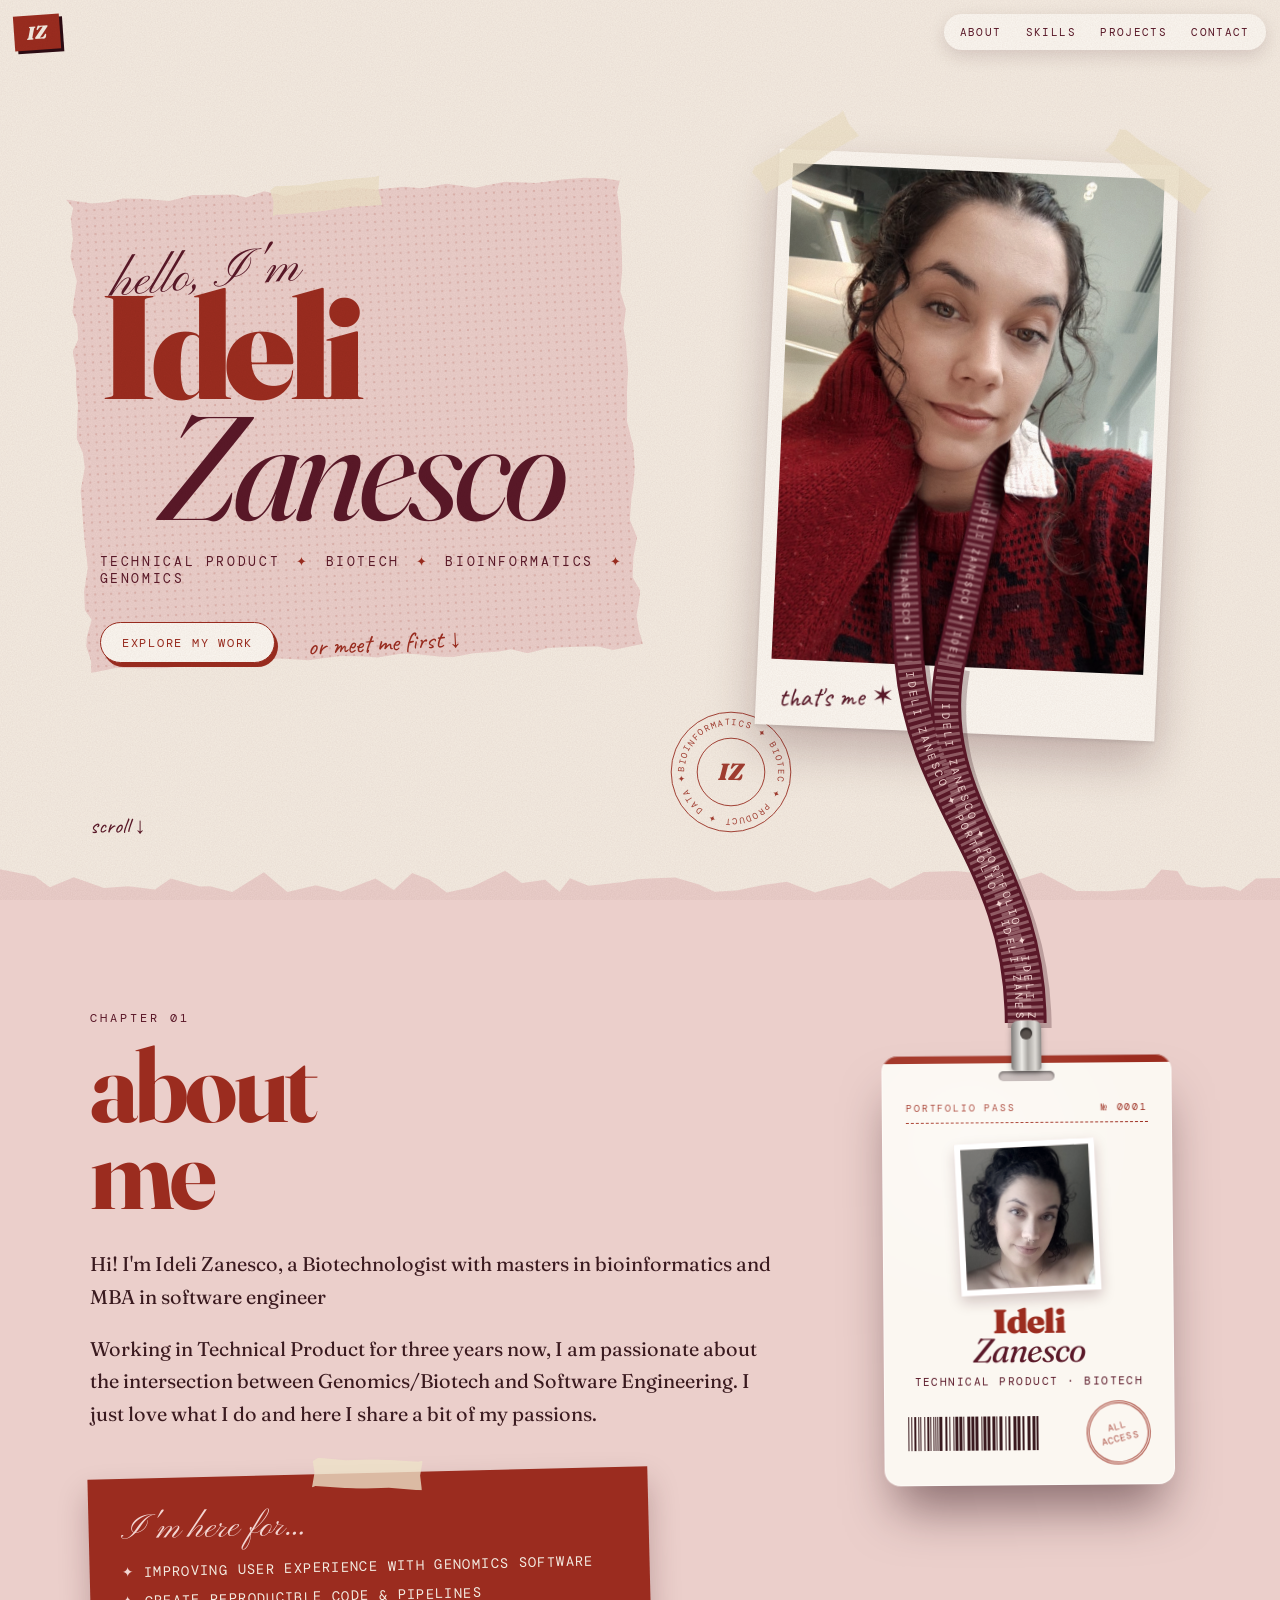
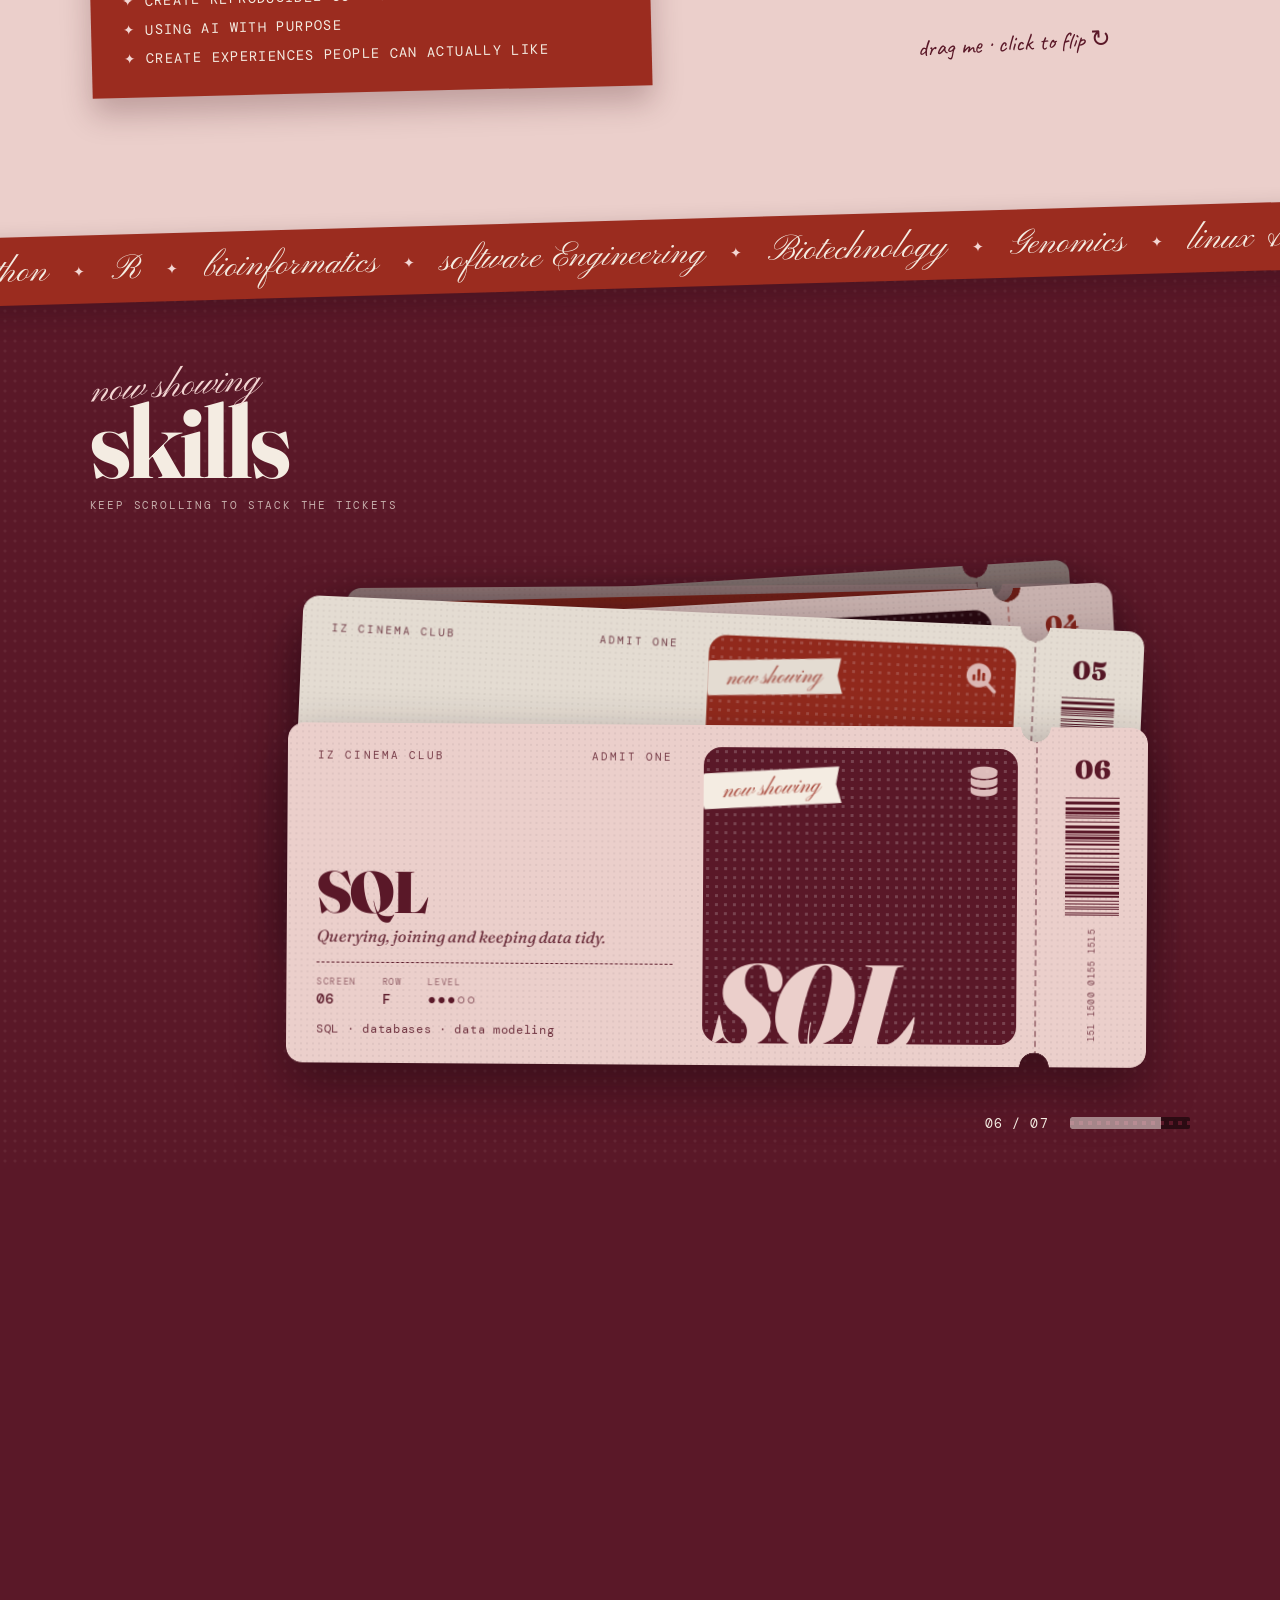
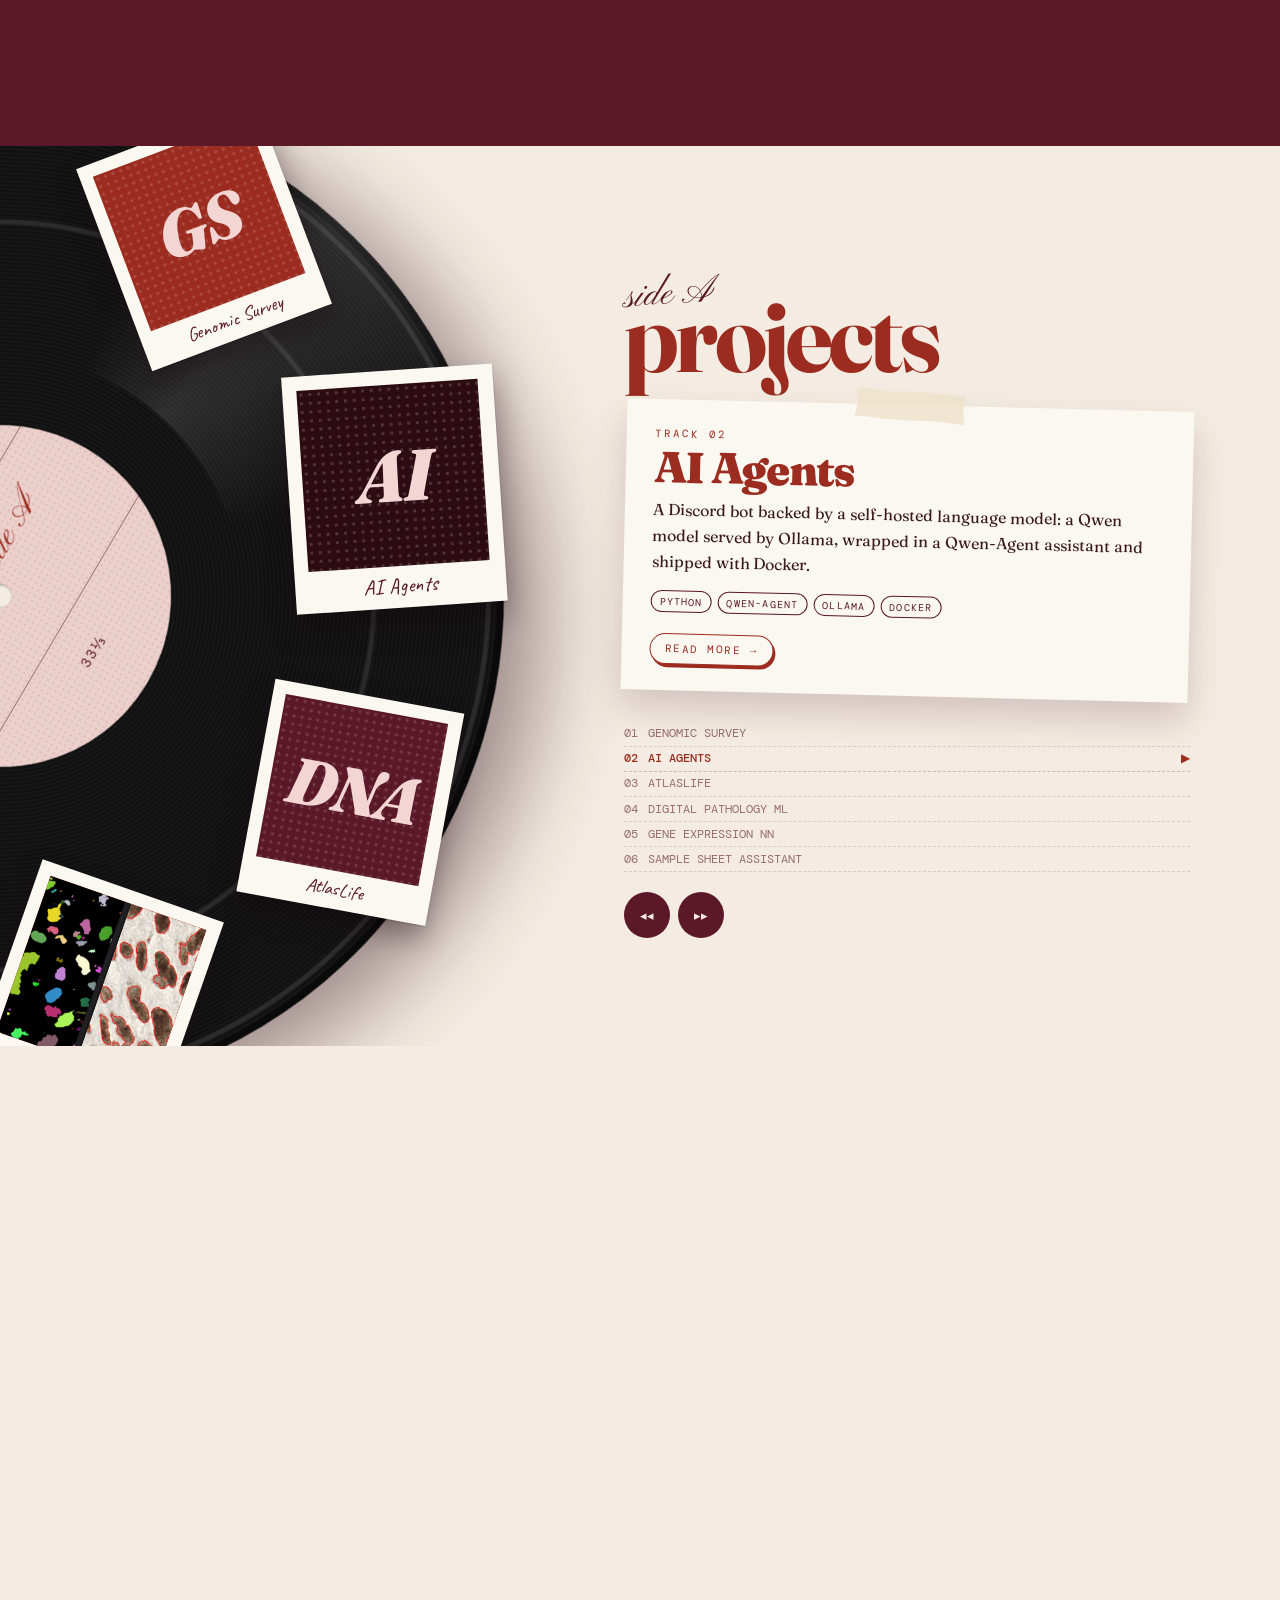
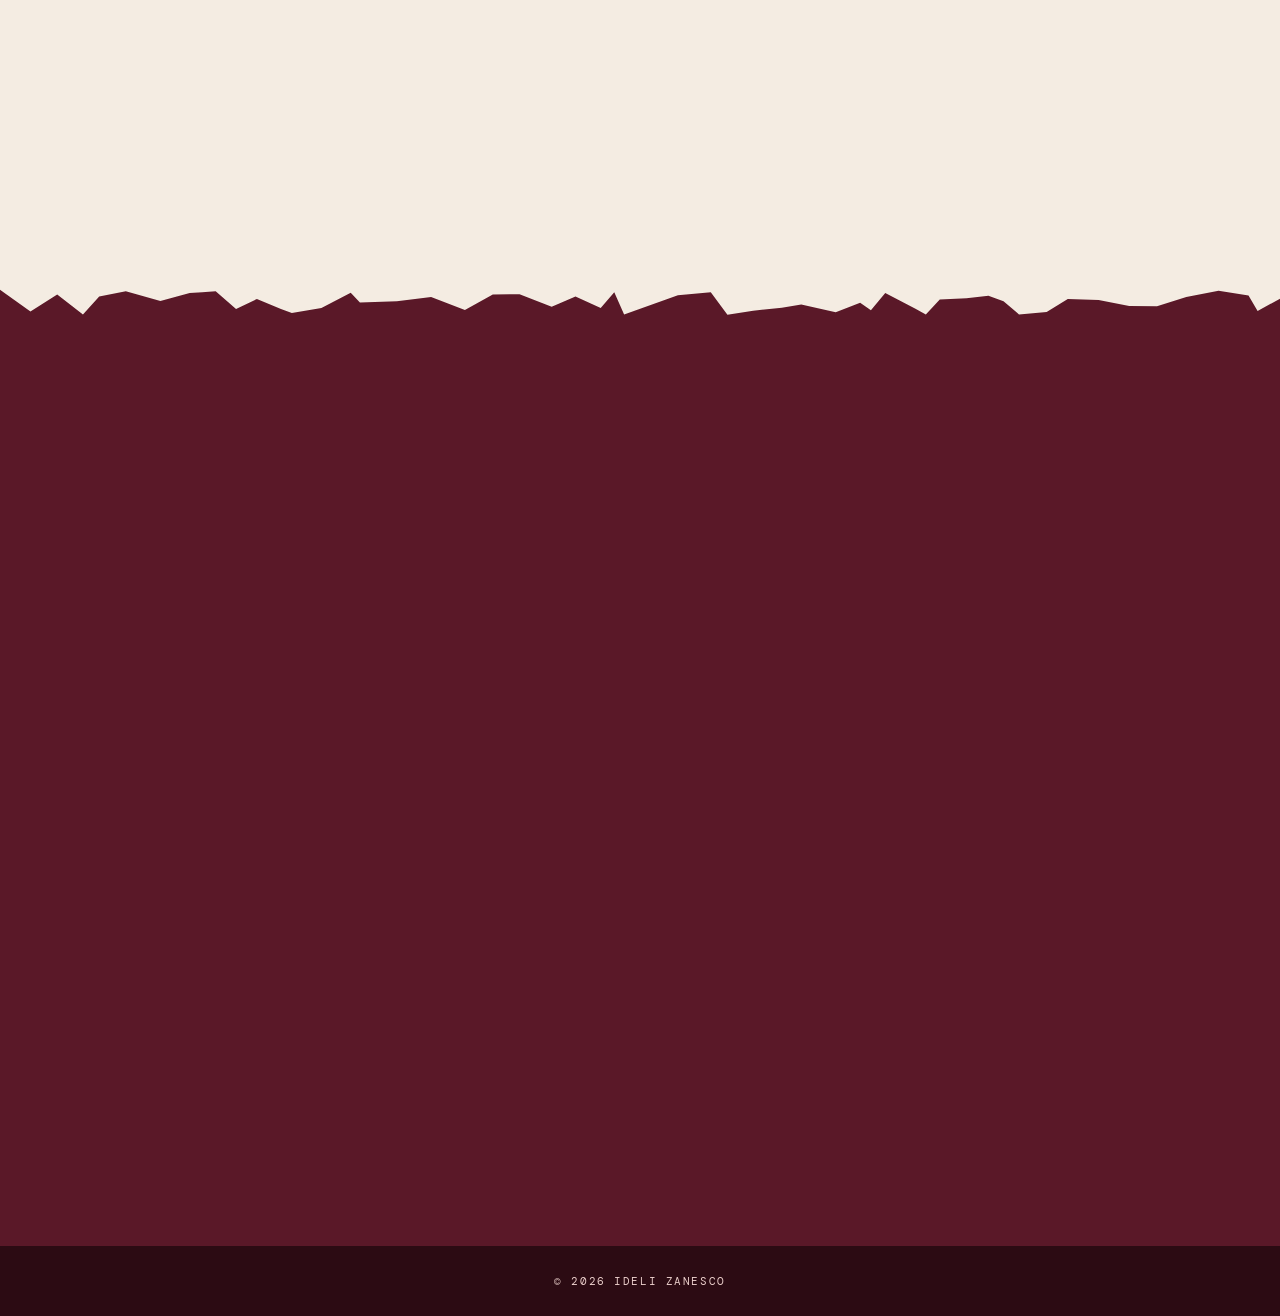
==== commit 070a3969: "Update copy for Technical Product focus Refresh the tagline, stamp, About text, badge, marquee and c" ====
--- a/index.html
+++ b/index.html
@@ -4,7 +4,7 @@
     <meta charset="UTF-8">
     <meta name="viewport" content="width=device-width, initial-scale=1.0">
     <title>Ideli Zanesco — Portfolio</title>
-    <meta name="description" content="Ideli Zanesco — bioinformatics, data and machine learning.">
+    <meta name="description" content="Ideli Zanesco — Technical Product Specialist">
     <link rel="preconnect" href="https://fonts.googleapis.com">
     <link rel="preconnect" href="https://fonts.gstatic.com" crossorigin>
     <link href="https://fonts.googleapis.com/css2?family=Caveat:wght@500;700&family=DM+Mono:wght@400;500&family=Fraunces:ital,opsz,wght@0,9..144,400;0,9..144,700;0,9..144,900;1,9..144,400;1,9..144,700;1,9..144,900&family=Pinyon+Script&display=swap" rel="stylesheet">
@@ -51,7 +51,7 @@
                         <span class="name-line" data-split>Ideli</span>
                         <span class="name-line" data-split>Zanesco</span>
                     </h1>
-                    <p class="tagline">bioinformatics <i>✦</i> data <i>✦</i> machine learning</p>
+                    <p class="tagline">Technical Product <i>✦</i> Biotech <i>✦</i> Bioinformatics <i>✦</i> Genomics</p>
                     <div class="hero-actions">
                         <a class="btn" href="#projects">explore my work</a>
                         <a class="hand-link" href="#about">or meet me first ↓</a>
@@ -113,7 +113,7 @@
                     <defs><path id="stampCircle" d="M100,100 m-72,0 a72,72 0 1,1 144,0 a72,72 0 1,1 -144,0"></path></defs>
                     <circle cx="100" cy="100" r="92" class="stamp-ring"></circle>
                     <circle cx="100" cy="100" r="52" class="stamp-ring"></circle>
-                    <text class="stamp-text"><textPath href="#stampCircle">BIOINFORMATICS ✦ DATA ✦ MACHINE LEARNING ✦</textPath></text>
+                    <text class="stamp-text"><textPath href="#stampCircle">BIOINFORMATICS ✦ BIOTEC ✦ PRODUCT ✦ DATA ✦</textPath></text>
                     <text x="100" y="112" text-anchor="middle" class="stamp-center">IZ</text>
                 </svg>
 
@@ -126,18 +126,18 @@
 
                 <div class="about-copy">
                     <p class="kicker reveal">chapter 01</p>
-                    <h2 class="h-section reveal">about<br>me</h2>
-                    <p class="reveal">Hi! I'm Ideli Zanesco, a bioinformatician who is deeply interested in programming.</p>
-                    <p class="reveal">Besides bioinformatics, I also work as a data and machine learning analyst. I just love what I do — and this little corner of the internet is where I share a bit of my passions.</p>
+                    <h2 class="h-section reveal">About<br>me</h2>
+                    <p class="reveal">Hi! I'm Ideli Zanesco, a Biotechnologist with masters in bioinformatics and MBA in software engineer</p>
+                    <p class="reveal">Working in Technical Product for three years now, I am passionate about the intersection between Genomics/Biotech and Software Engineering. I just love what I do and here I share a bit of my passions.</p>
 
                     <div class="here-for reveal">
                         <span class="tape tape-card"></span>
                         <p class="script">I'm here for…</p>
                         <ul>
-                            <li>turning biological data into answers</li>
-                            <li>clean, reproducible code &amp; pipelines</li>
-                            <li>machine learning with purpose</li>
-                            <li>data stories people can actually read</li>
+                            <li>Improving user experience with genomics software</li>
+                            <li>Create reproducible code &amp; pipelines</li>
+                            <li>using AI with purpose</li>
+                            <li>Create experiences people can actually like</li>
                         </ul>
                     </div>
                 </div>
@@ -154,7 +154,7 @@
                                 <span class="badge-initials">IZ</span>
                             </div>
                             <p class="badge-name">Ideli<br><em>Zanesco</em></p>
-                            <p class="badge-role">bioinformatician · data &amp; ML</p>
+                            <p class="badge-role">Technical Product · Biotech</p>
                             <div class="badge-foot">
                                 <div class="barcode" data-seed="3"></div>
                                 <span class="badge-stamp">all<br>access</span>
@@ -165,10 +165,10 @@
                             <span class="badge-slot"></span>
                             <p class="script">thanks for<br>stopping by</p>
                             <dl class="badge-facts">
-                                <div><dt>role</dt><dd>bioinformatician</dd></div>
-                                <div><dt>also</dt><dd>data &amp; ML analyst</dd></div>
-                                <div><dt>loves</dt><dd>code, data, biology</dd></div>
-                                <div><dt>status</dt><dd>open to collabs ✦</dd></div>
+                                <div><dt>role</dt><dd>technical product</dd></div>
+                                <div><dt>also</dt><dd>Biotech &amp; Bioinformatics</dd></div>
+                                <div><dt>loves</dt><dd>code, software, genomics</dd></div>
+                                <div><dt>status</dt><dd>open to collabs </dd></div>
                             </dl>
                             <div class="qr" data-seed="9"></div>
                             <span class="badge-glare"></span>
@@ -181,8 +181,8 @@
 
         <div class="marquee" aria-hidden="true">
             <div class="marquee-track">
-                <span>python</span><i>✦</i><span>R</span><i>✦</i><span>bioinformatics</span><i>✦</i><span>machine learning</span><i>✦</i><span>data analysis</span><i>✦</i><span>SQL</span><i>✦</i><span>linux &amp; git</span><i>✦</i>
-                <span>python</span><i>✦</i><span>R</span><i>✦</i><span>bioinformatics</span><i>✦</i><span>machine learning</span><i>✦</i><span>data analysis</span><i>✦</i><span>SQL</span><i>✦</i><span>linux &amp; git</span><i>✦</i>
+                <span>python</span><i>✦</i><span>R</span><i>✦</i><span>bioinformatics</span><i>✦</i><span>software Engineering</span><i>✦</i><span>Biotechnology</span><i>✦</i><span>Genomics</span><i>✦</i><span>linux &amp; git</span><i>✦</i>
+                <span>python</span><i>✦</i><span>R</span><i>✦</i><span>bioinformatics</span><i>✦</i><span>software Engineering</span><i>✦</i><span>Biotechnology</span><i>✦</i><span>Genomics</span><i>✦</i><span>linux &amp; git</span><i>✦</i>
             </div>
         </div>
 
@@ -247,9 +247,9 @@
                 <p class="contact-lede">Data that needs a story, a pipeline that needs some love, or a model to build? Let's talk.</p>
                 <dl class="contact-rows">
                     <!-- TODO: replace with your real email and LinkedIn -->
-                    <div><dt>email</dt><dd><a href="mailto:hello@example.com">hello@example.com</a></dd></div>
+                    <div><dt>email</dt><dd><a href="mailto:hello@example.com">zanesco.fontes@gmail.com</a></dd></div>
                     <div><dt>github</dt><dd><a href="https://github.com/idyzf" target="_blank" rel="noopener">github.com/idyzf</a></dd></div>
-                    <div><dt>linkedin</dt><dd><a href="#" target="_blank" rel="noopener">linkedin.com/in/…</a></dd></div>
+                    <div><dt>linkedin</dt><dd><a href="#" target="_blank" rel="noopener">https://www.linkedin.com/in/ideli-alves-zanesco-3bb949159/</a></dd></div>
                 </dl>
             </div>
             <div class="contact-right reveal">
@@ -261,7 +261,7 @@
     </main>
 
     <footer>
-        <p>© <span id="year">2026</span> Ideli Zanesco — made with paper, glue &amp; code</p>
+        <p>© <span id="year">2026</span> Ideli Zanesco </p>
     </footer>
 
     <script src="./script.js"></script>
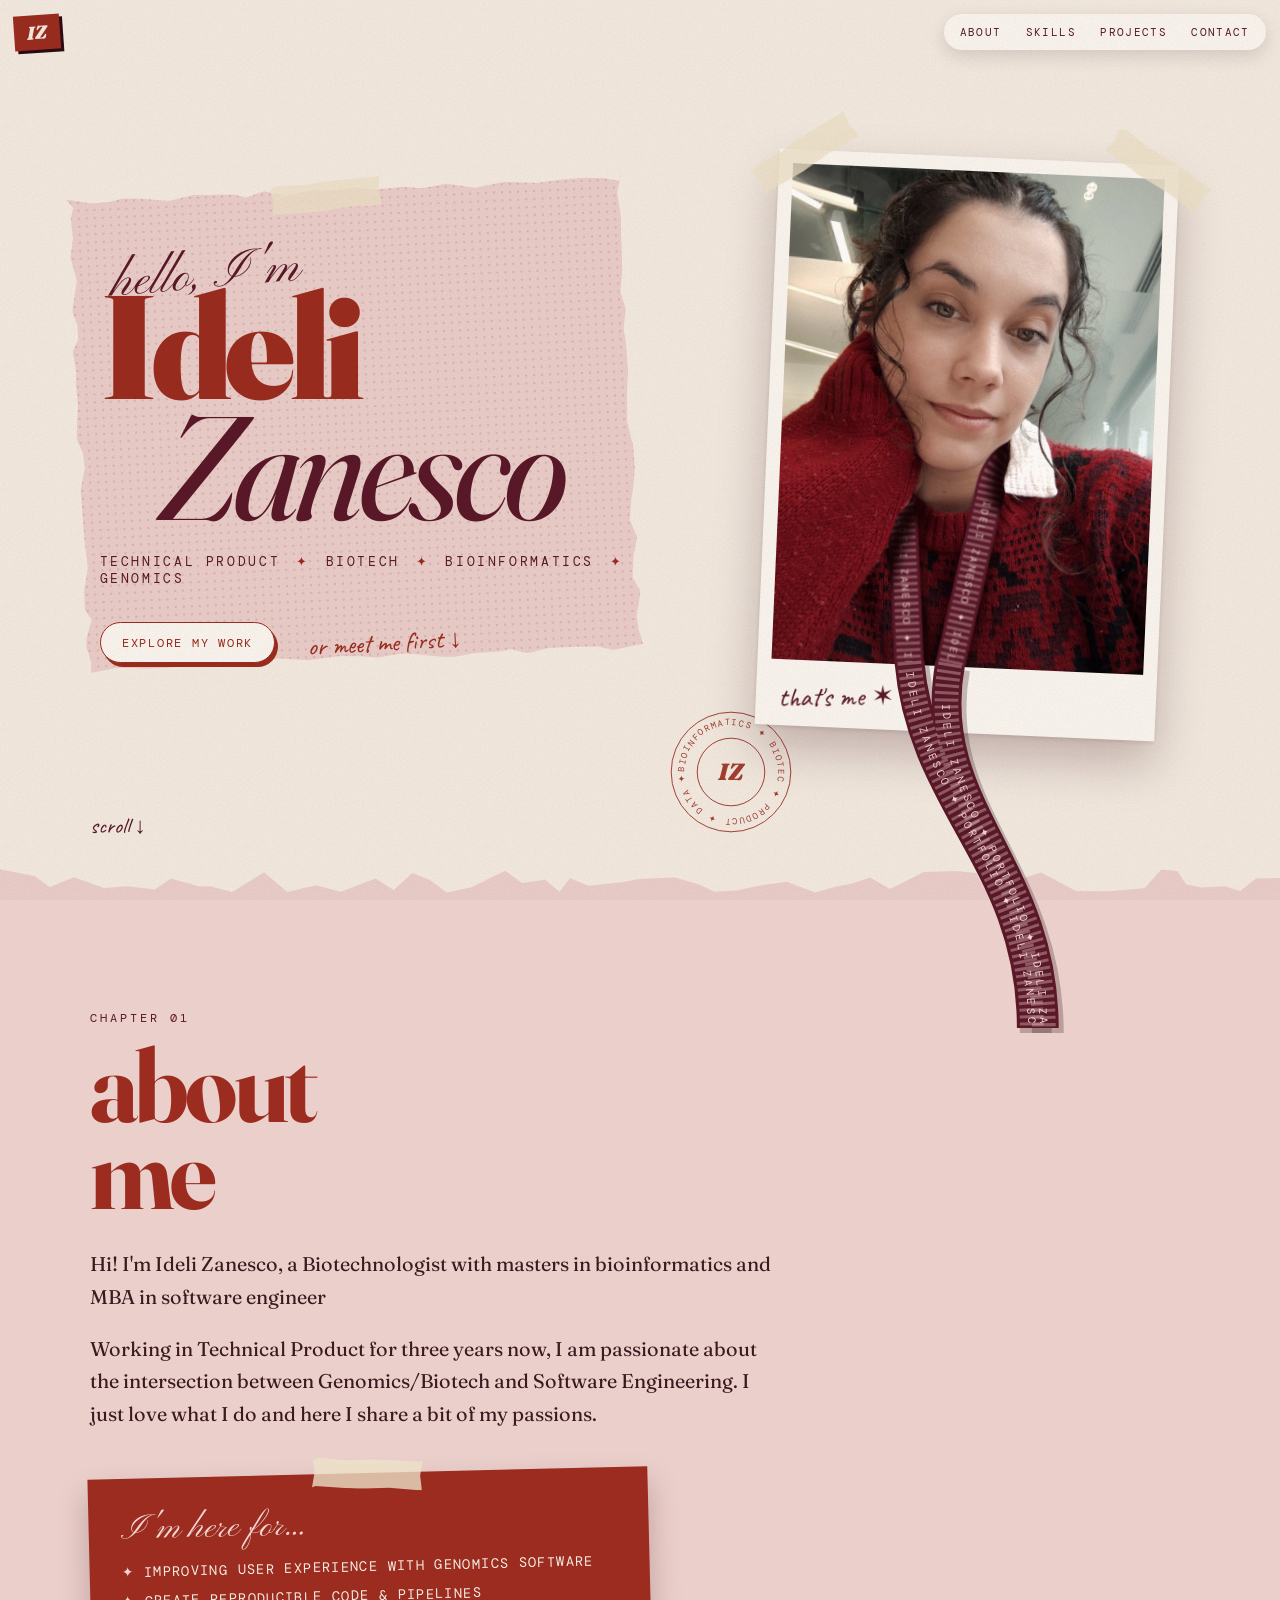
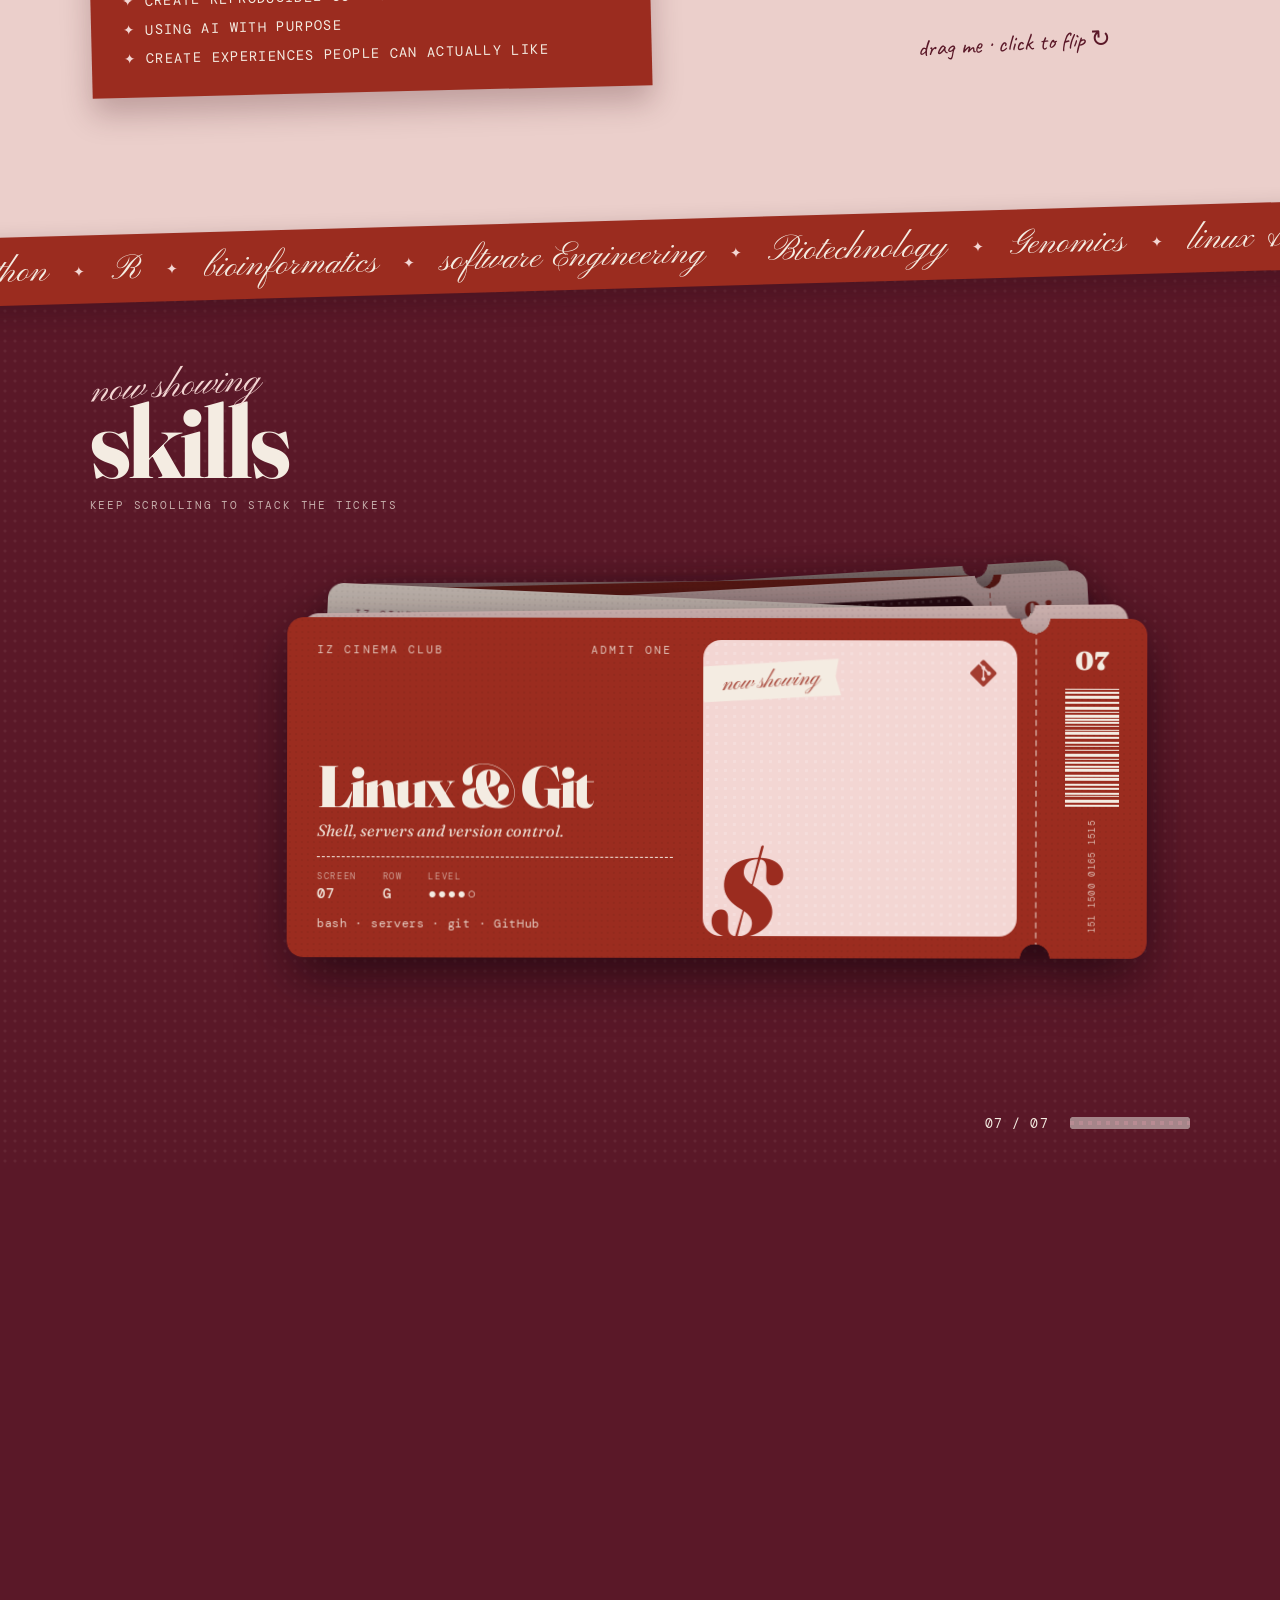
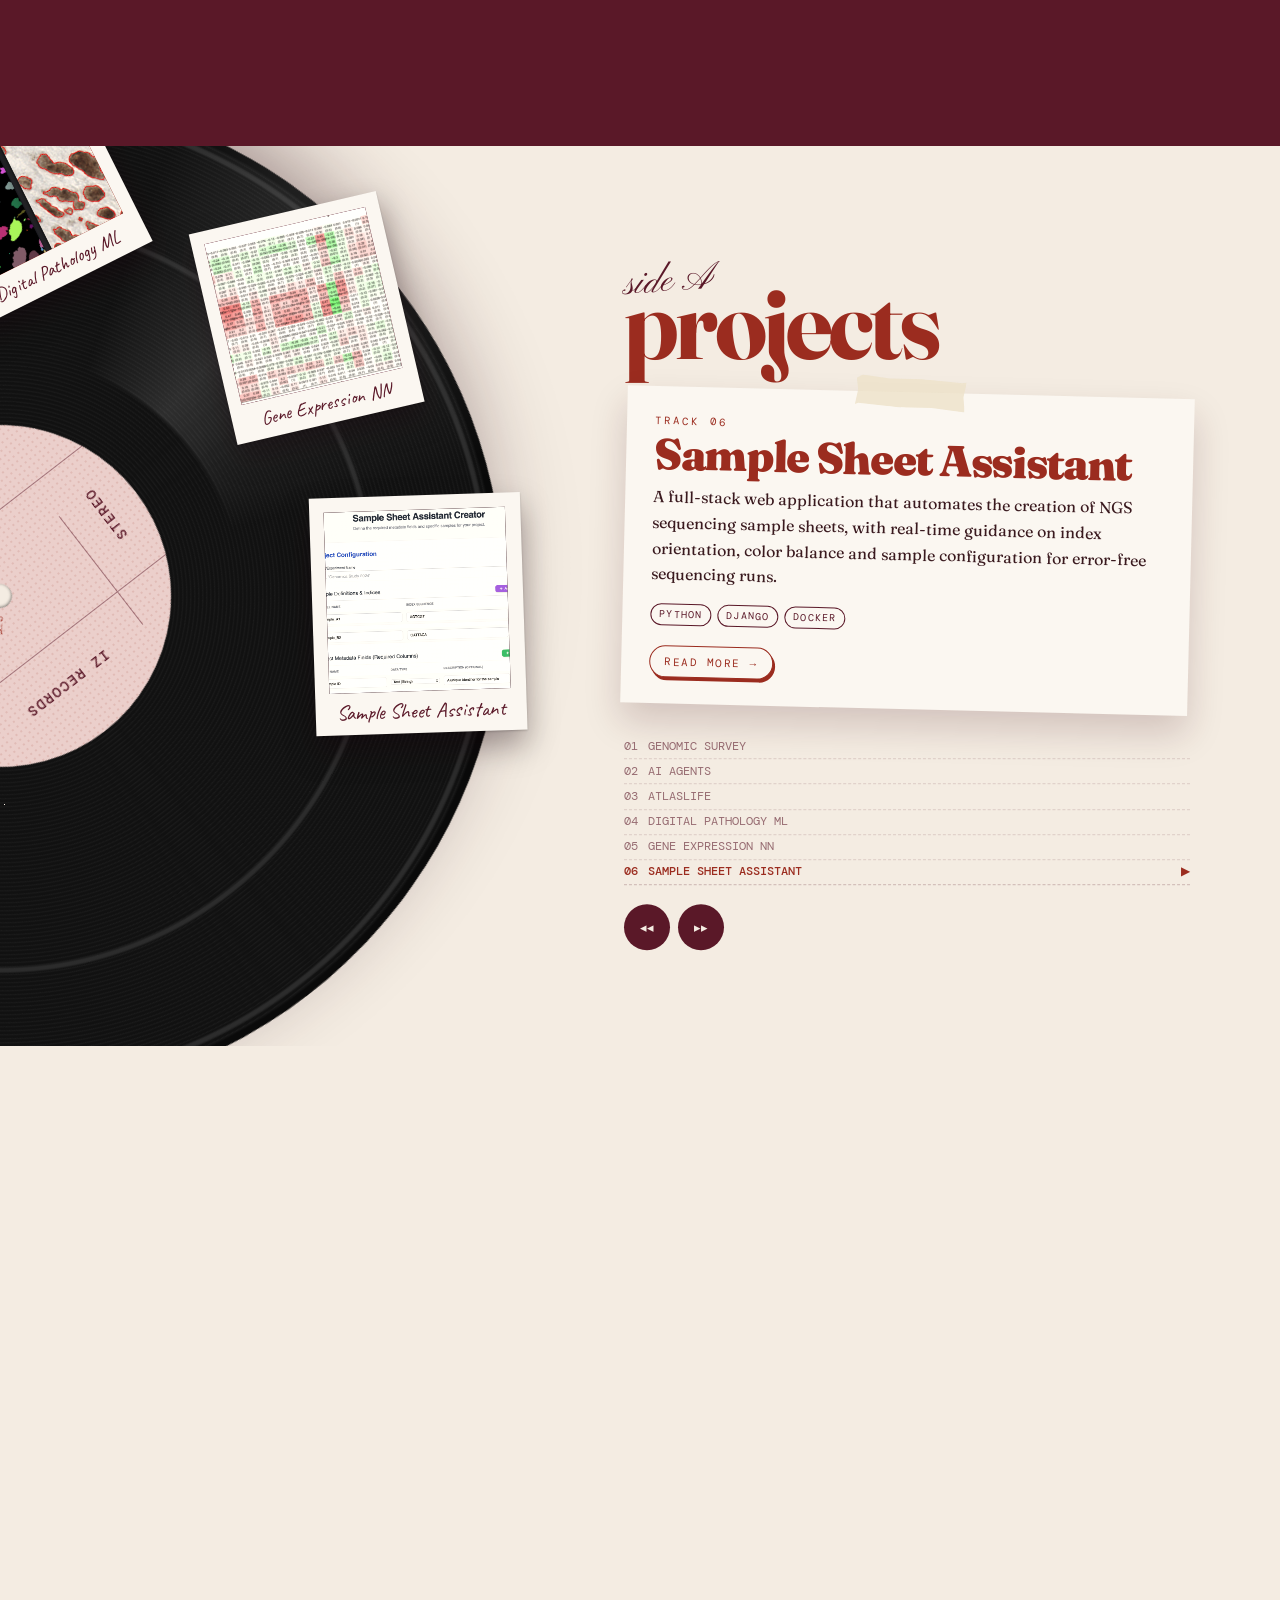
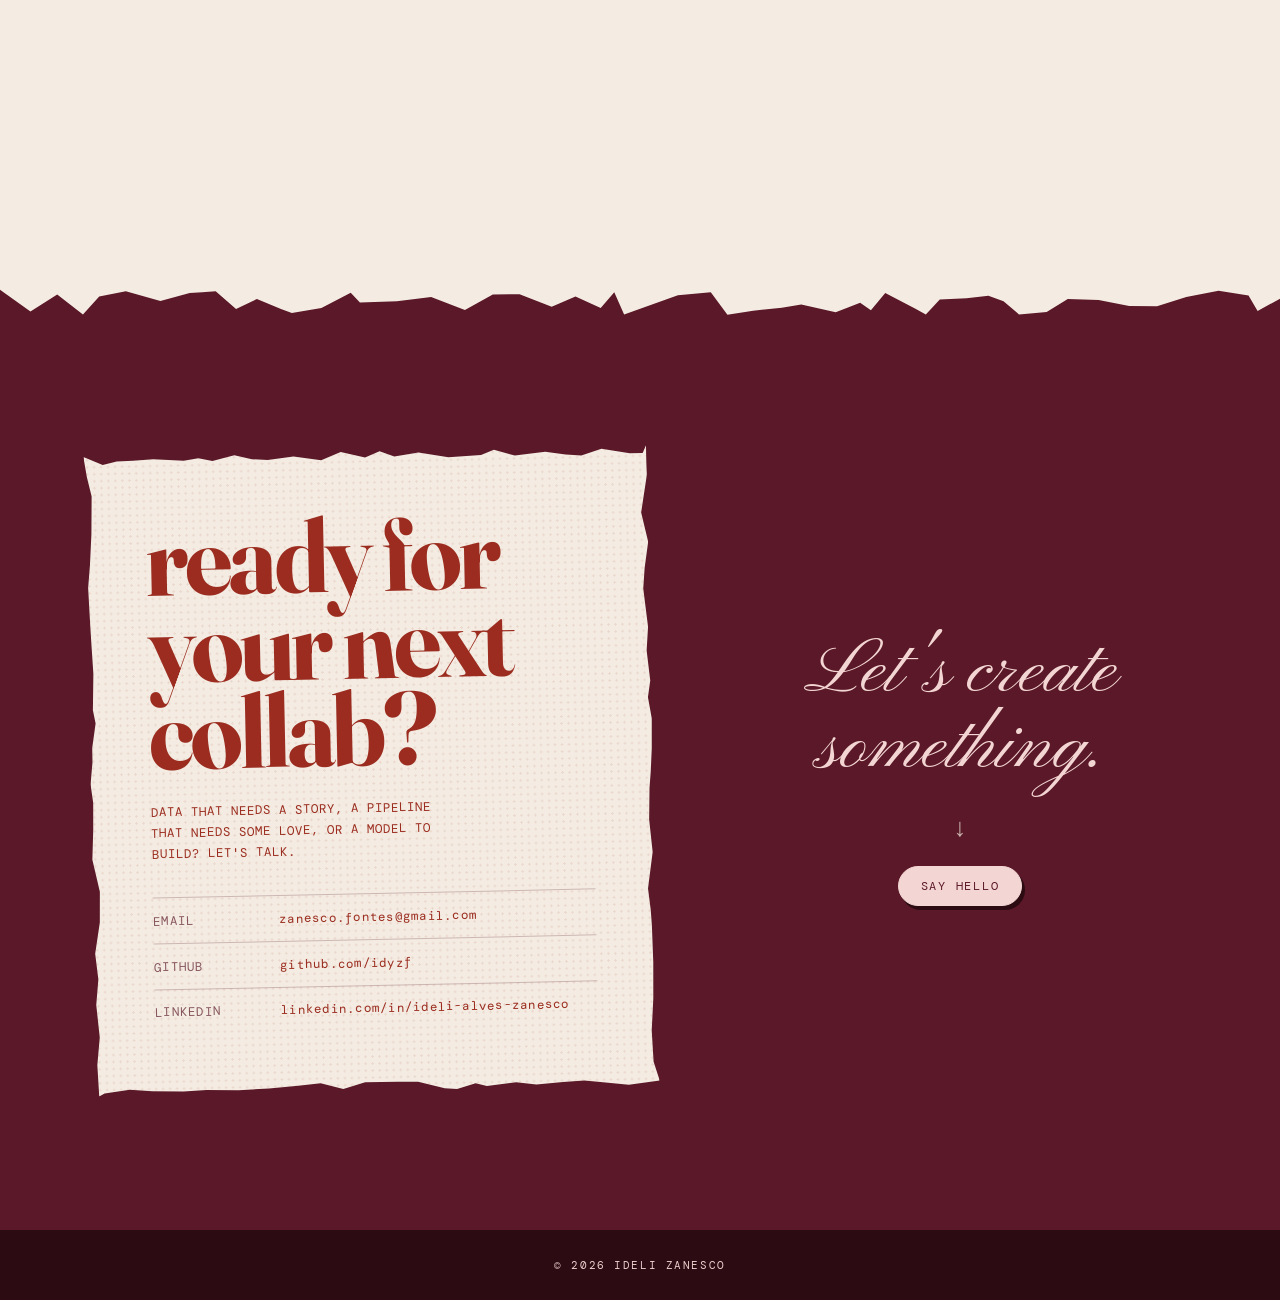
==== commit 235a4731: "Point contact links to the real email and LinkedIn Co-Authored-By: Claude Opus 5.5 <noreply@anthropi" ====
--- a/index.html
+++ b/index.html
@@ -246,16 +246,15 @@
                 <h2 class="h-section">ready for<br>your next<br>collab?</h2>
                 <p class="contact-lede">Data that needs a story, a pipeline that needs some love, or a model to build? Let's talk.</p>
                 <dl class="contact-rows">
-                    <!-- TODO: replace with your real email and LinkedIn -->
-                    <div><dt>email</dt><dd><a href="mailto:hello@example.com">zanesco.fontes@gmail.com</a></dd></div>
+                    <div><dt>email</dt><dd><a href="mailto:zanesco.fontes@gmail.com">zanesco.fontes@gmail.com</a></dd></div>
                     <div><dt>github</dt><dd><a href="https://github.com/idyzf" target="_blank" rel="noopener">github.com/idyzf</a></dd></div>
-                    <div><dt>linkedin</dt><dd><a href="#" target="_blank" rel="noopener">https://www.linkedin.com/in/ideli-alves-zanesco-3bb949159/</a></dd></div>
+                    <div><dt>linkedin</dt><dd><a href="https://www.linkedin.com/in/ideli-alves-zanesco-3bb949159/" target="_blank" rel="noopener">linkedin.com/in/ideli-alves-zanesco</a></dd></div>
                 </dl>
             </div>
             <div class="contact-right reveal">
                 <p class="script big">Let's create<br>something.</p>
                 <p class="arrow">↓</p>
-                <a class="btn btn-light" href="mailto:hello@example.com">say hello</a>
+                <a class="btn btn-light" href="mailto:zanesco.fontes@gmail.com">say hello</a>
             </div>
         </section>
     </main>
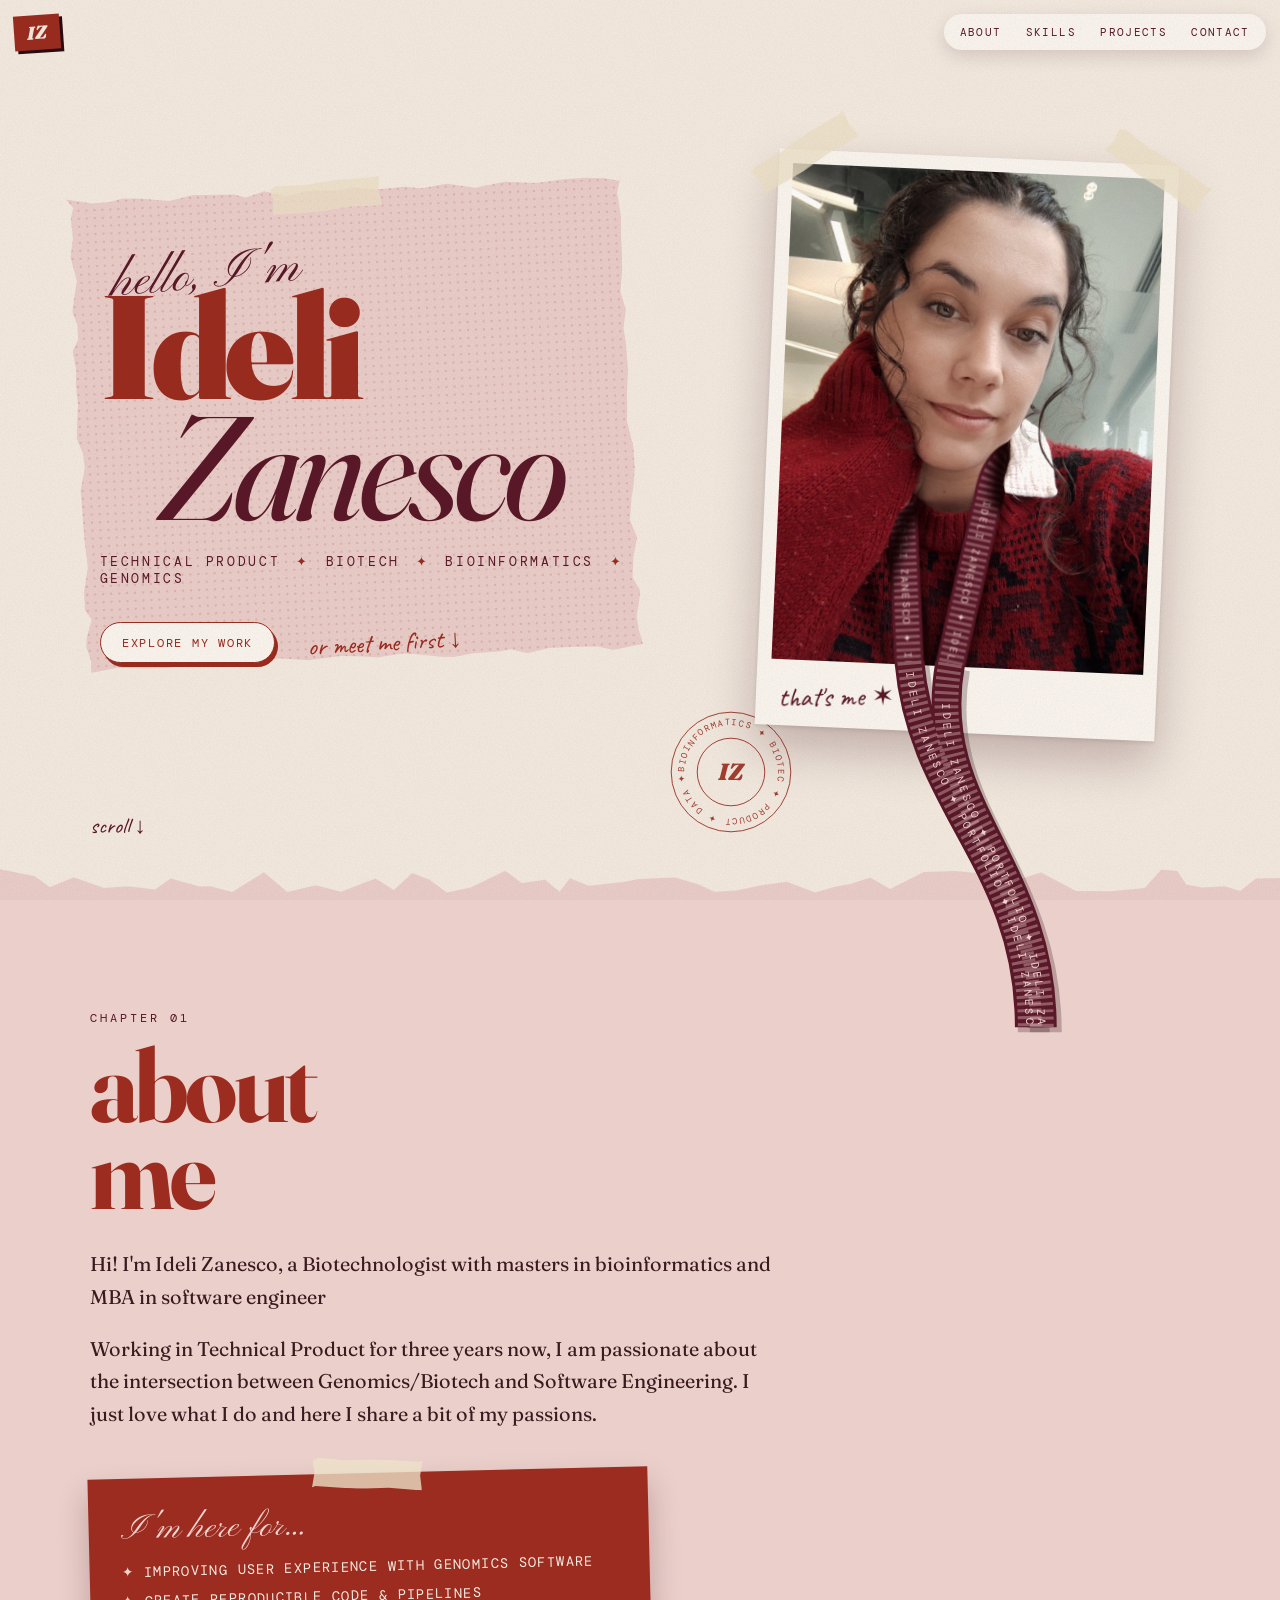
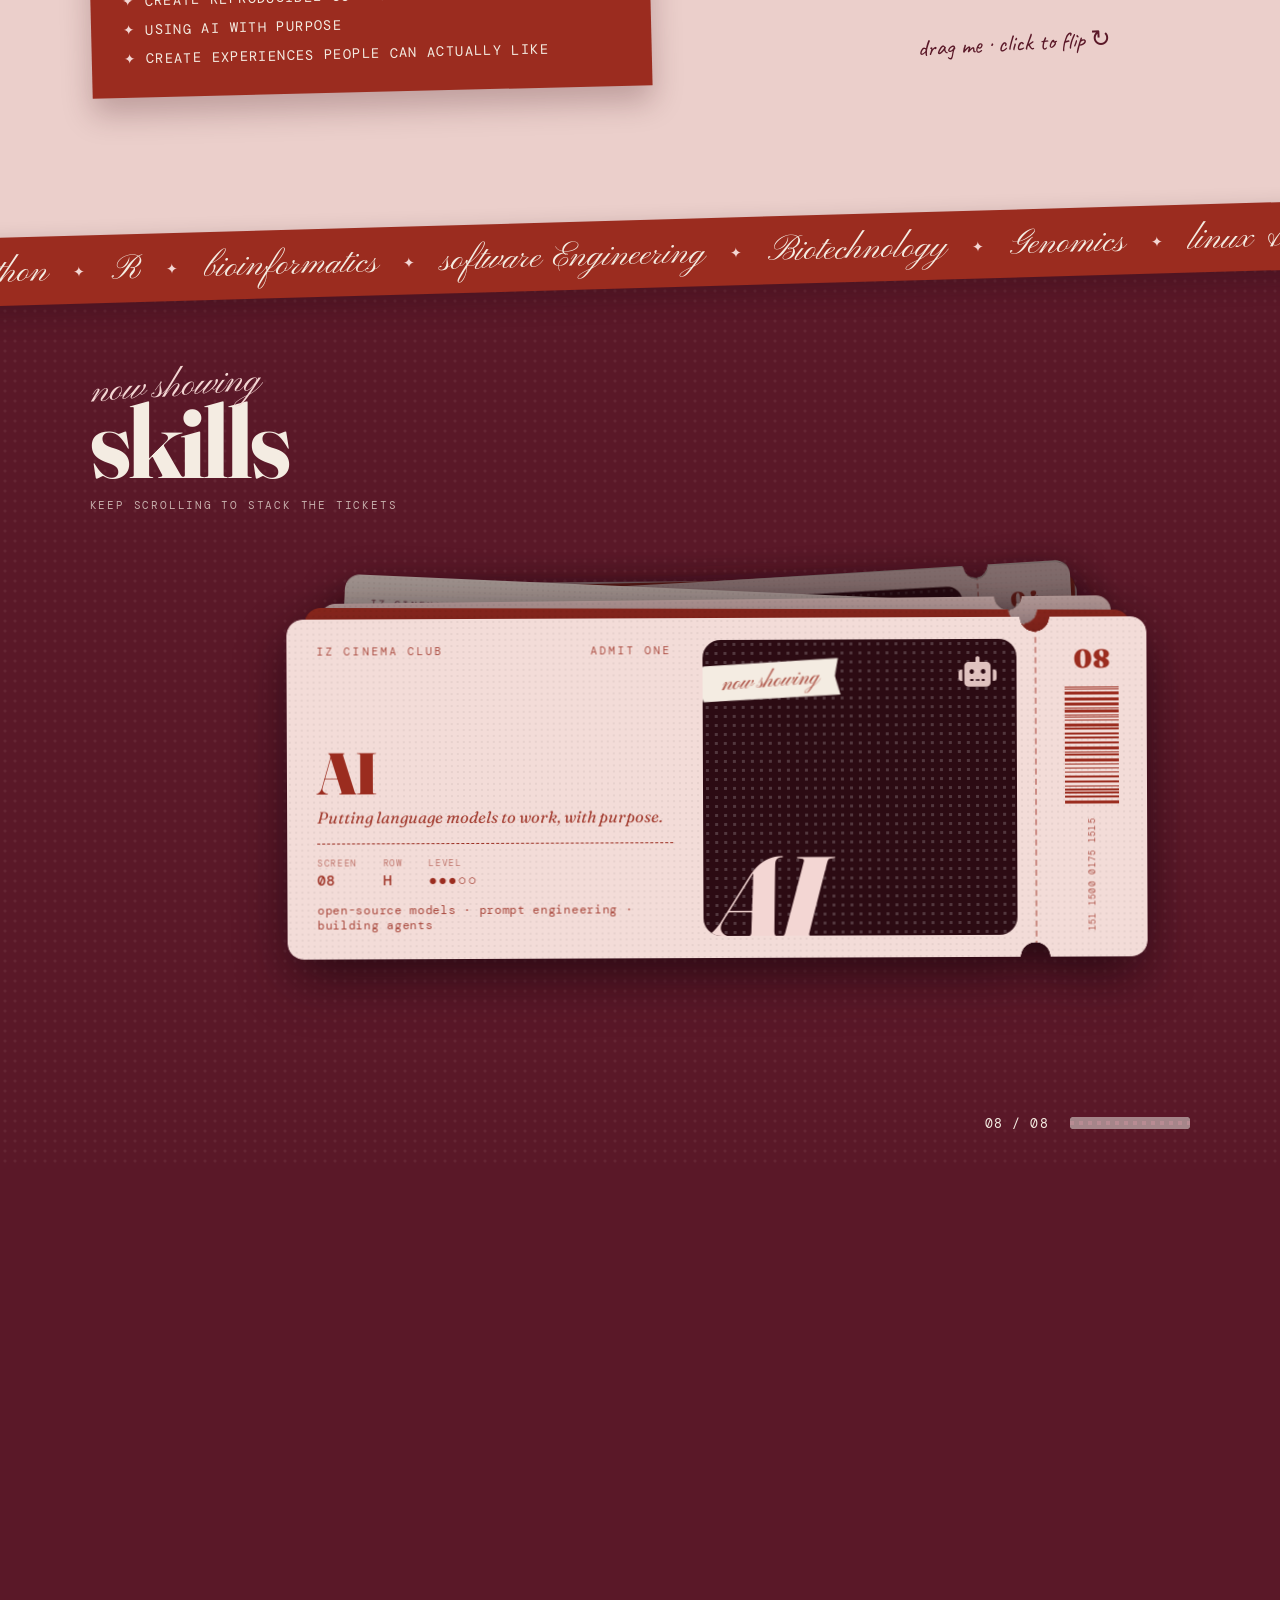
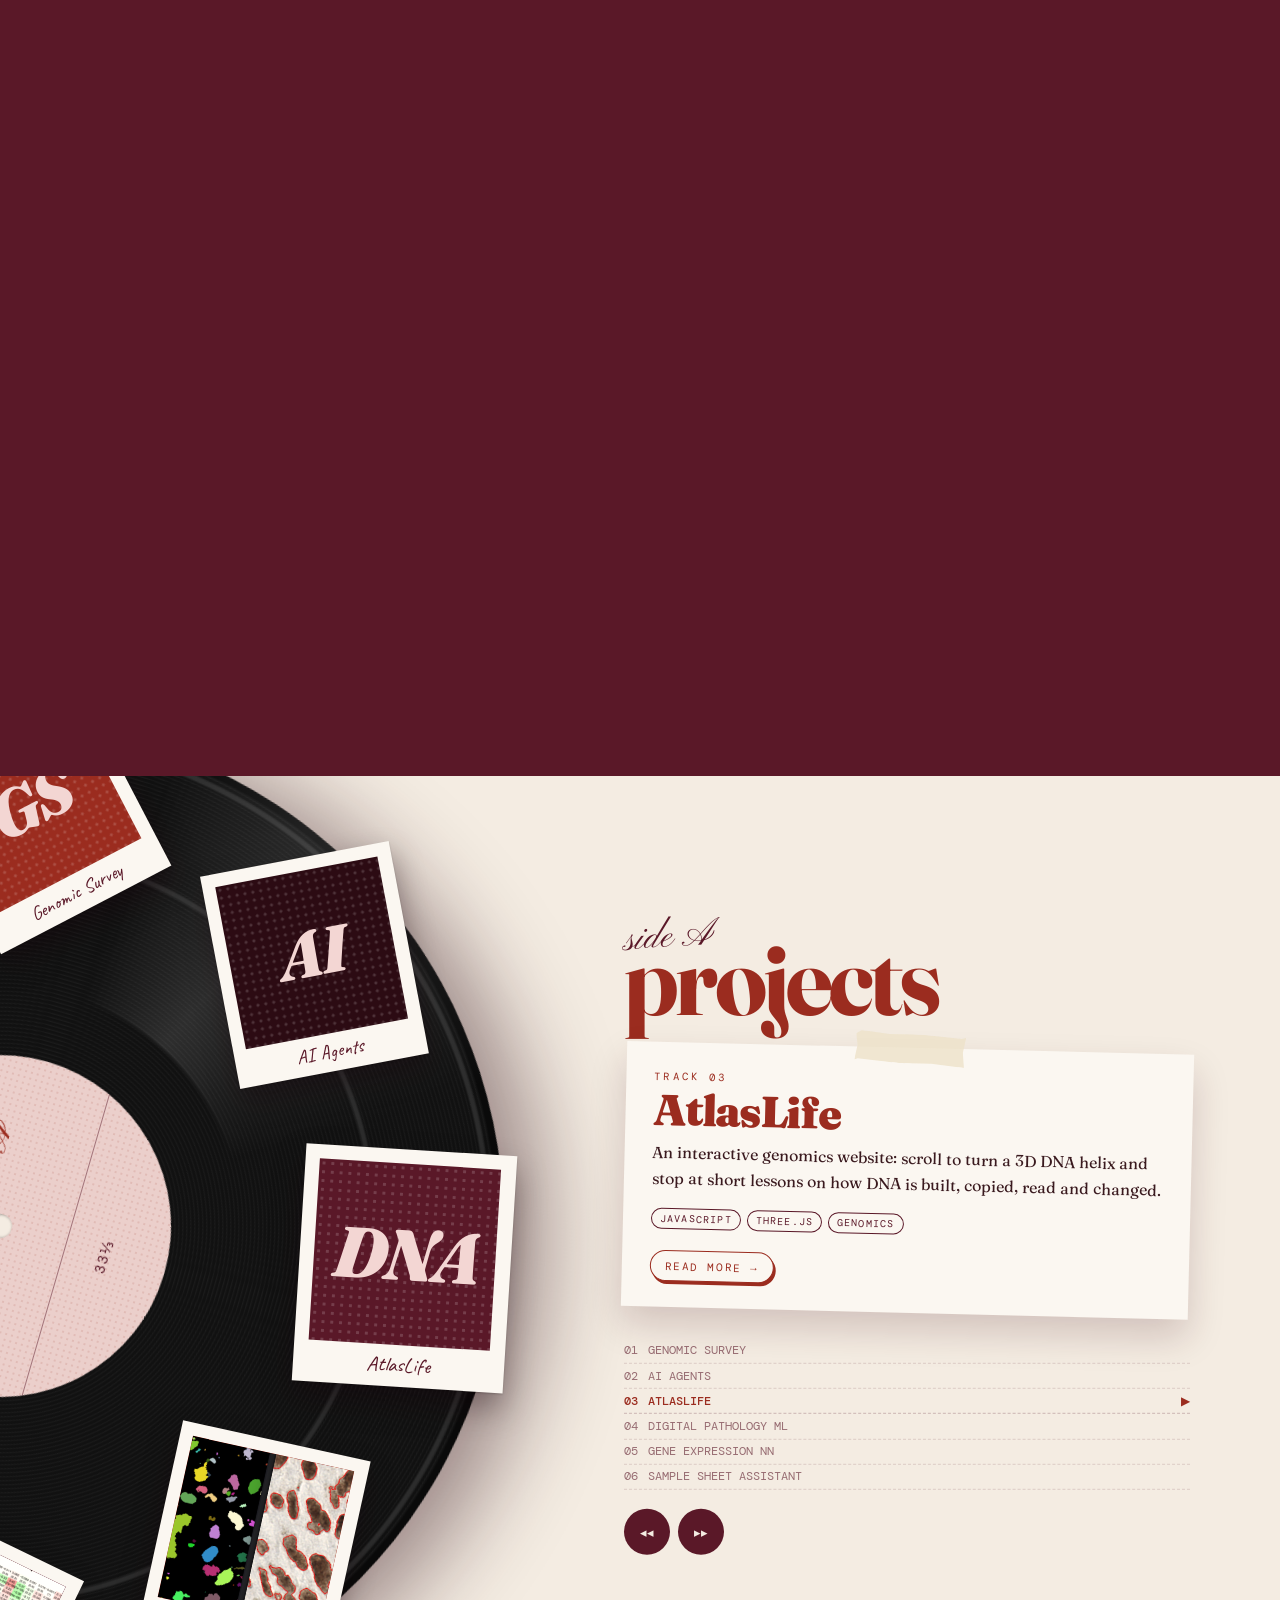
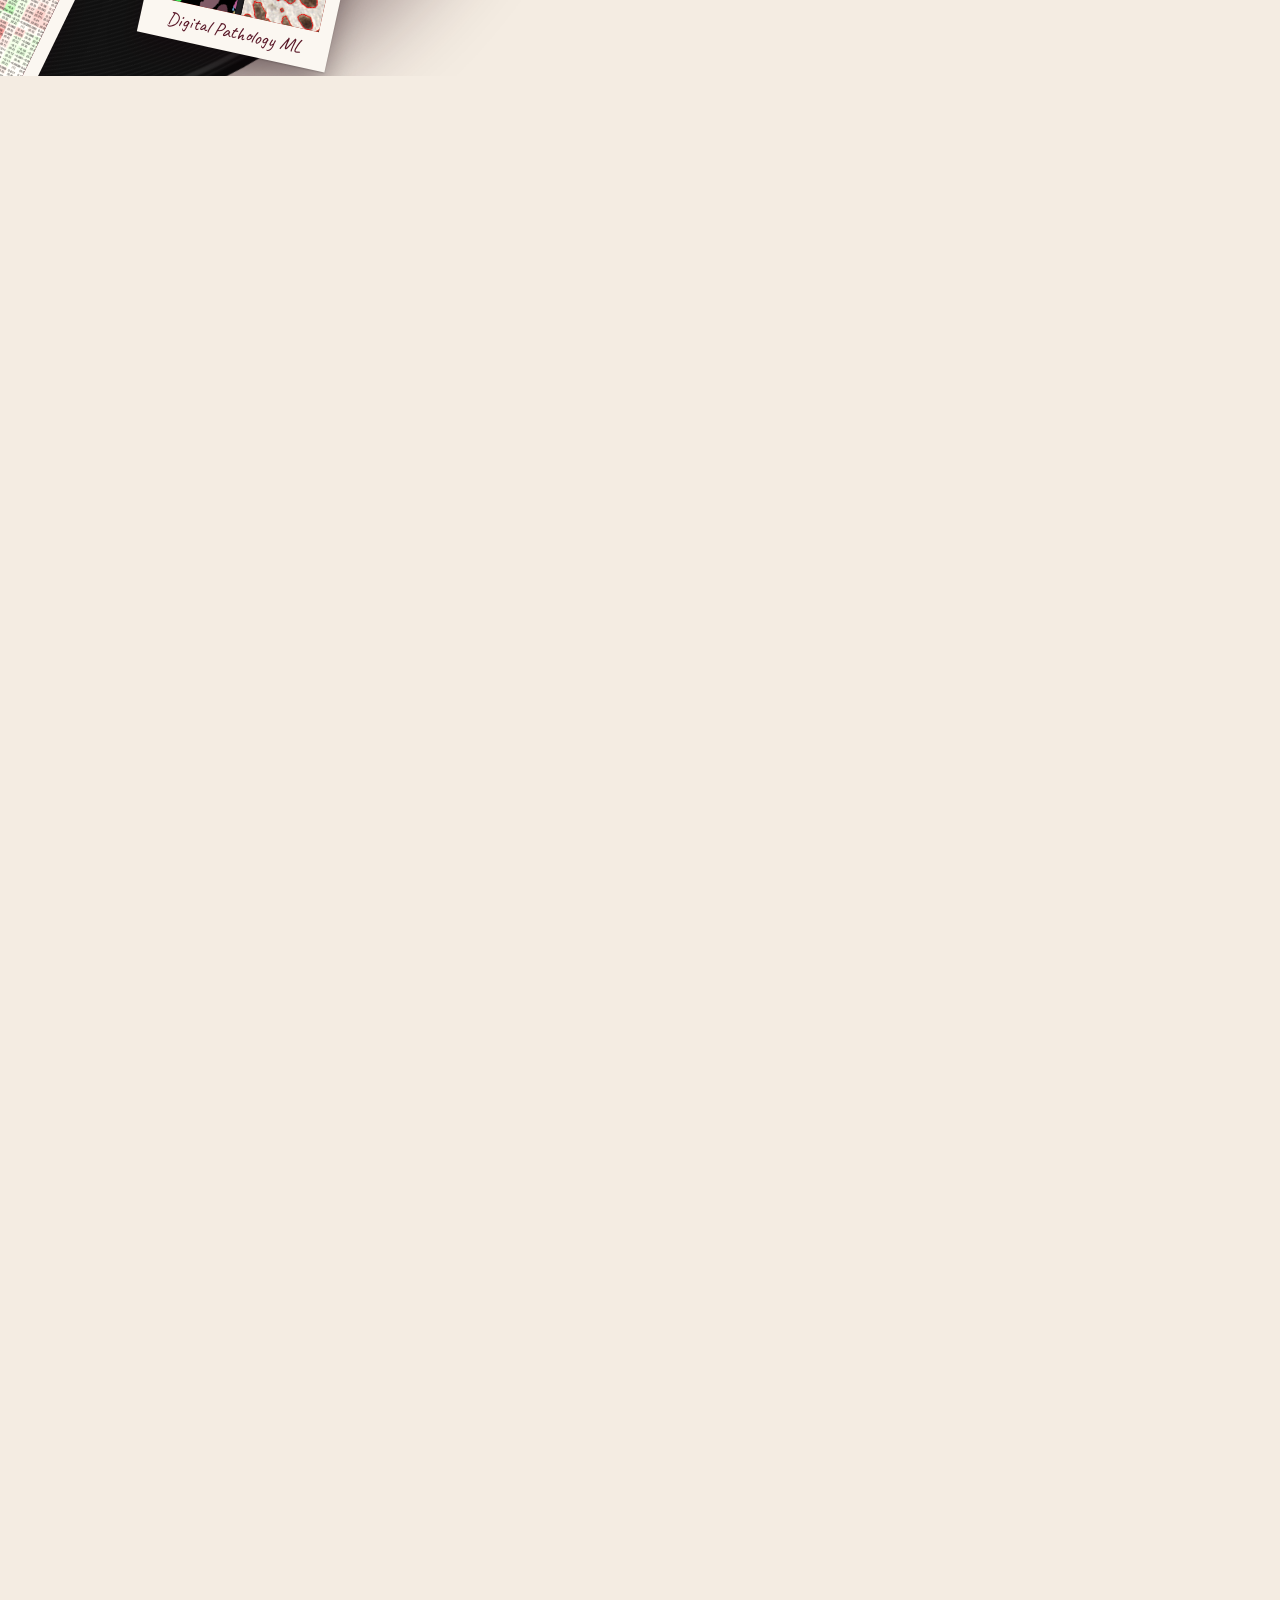
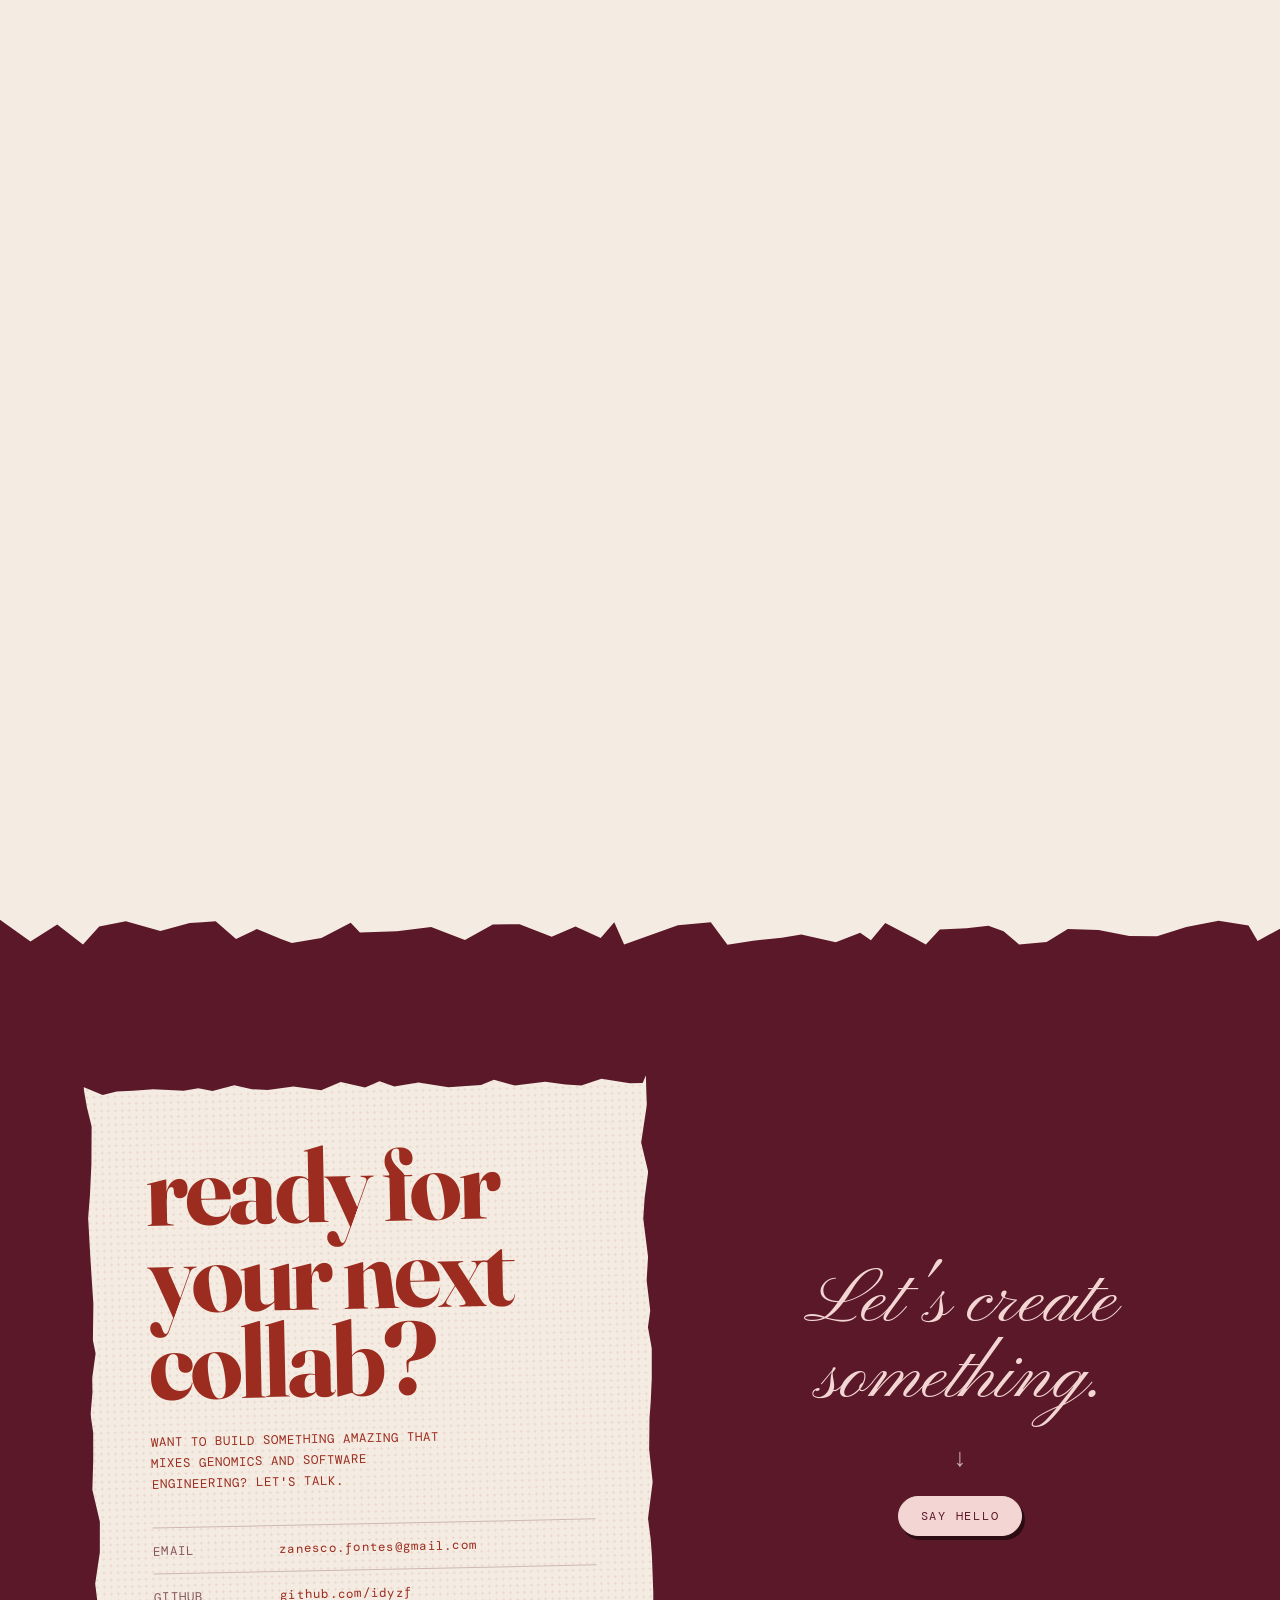
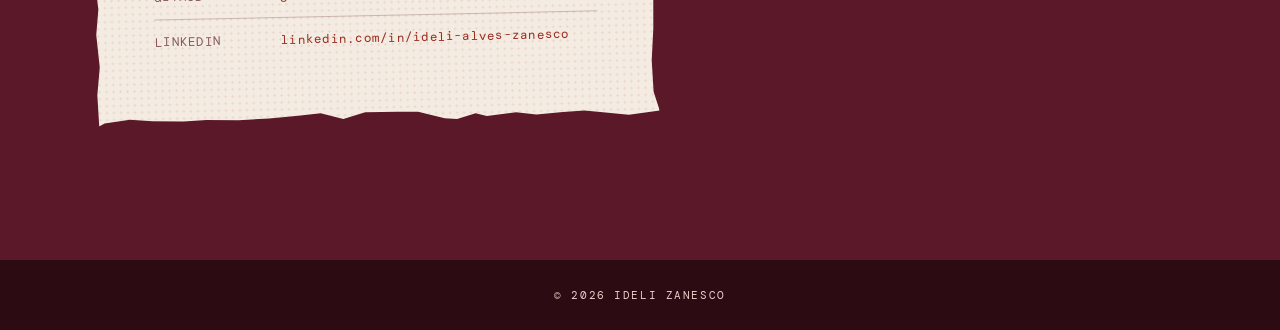
==== commit 56417ae6: "Update contact text Co-Authored-By: Claude Opus 5.5 <noreply@anthropic.com>" ====
--- a/index.html
+++ b/index.html
@@ -244,7 +244,7 @@
             <div class="tear" data-seed="21"></div>
             <div class="contact-sheet reveal" data-torn="all" data-seed="33">
                 <h2 class="h-section">ready for<br>your next<br>collab?</h2>
-                <p class="contact-lede">Data that needs a story, a pipeline that needs some love, or a model to build? Let's talk.</p>
+                <p class="contact-lede">Want to build something amazing that mixes genomics and software engineering? Let's talk.</p>
                 <dl class="contact-rows">
                     <div><dt>email</dt><dd><a href="mailto:zanesco.fontes@gmail.com">zanesco.fontes@gmail.com</a></dd></div>
                     <div><dt>github</dt><dd><a href="https://github.com/idyzf" target="_blank" rel="noopener">github.com/idyzf</a></dd></div>
